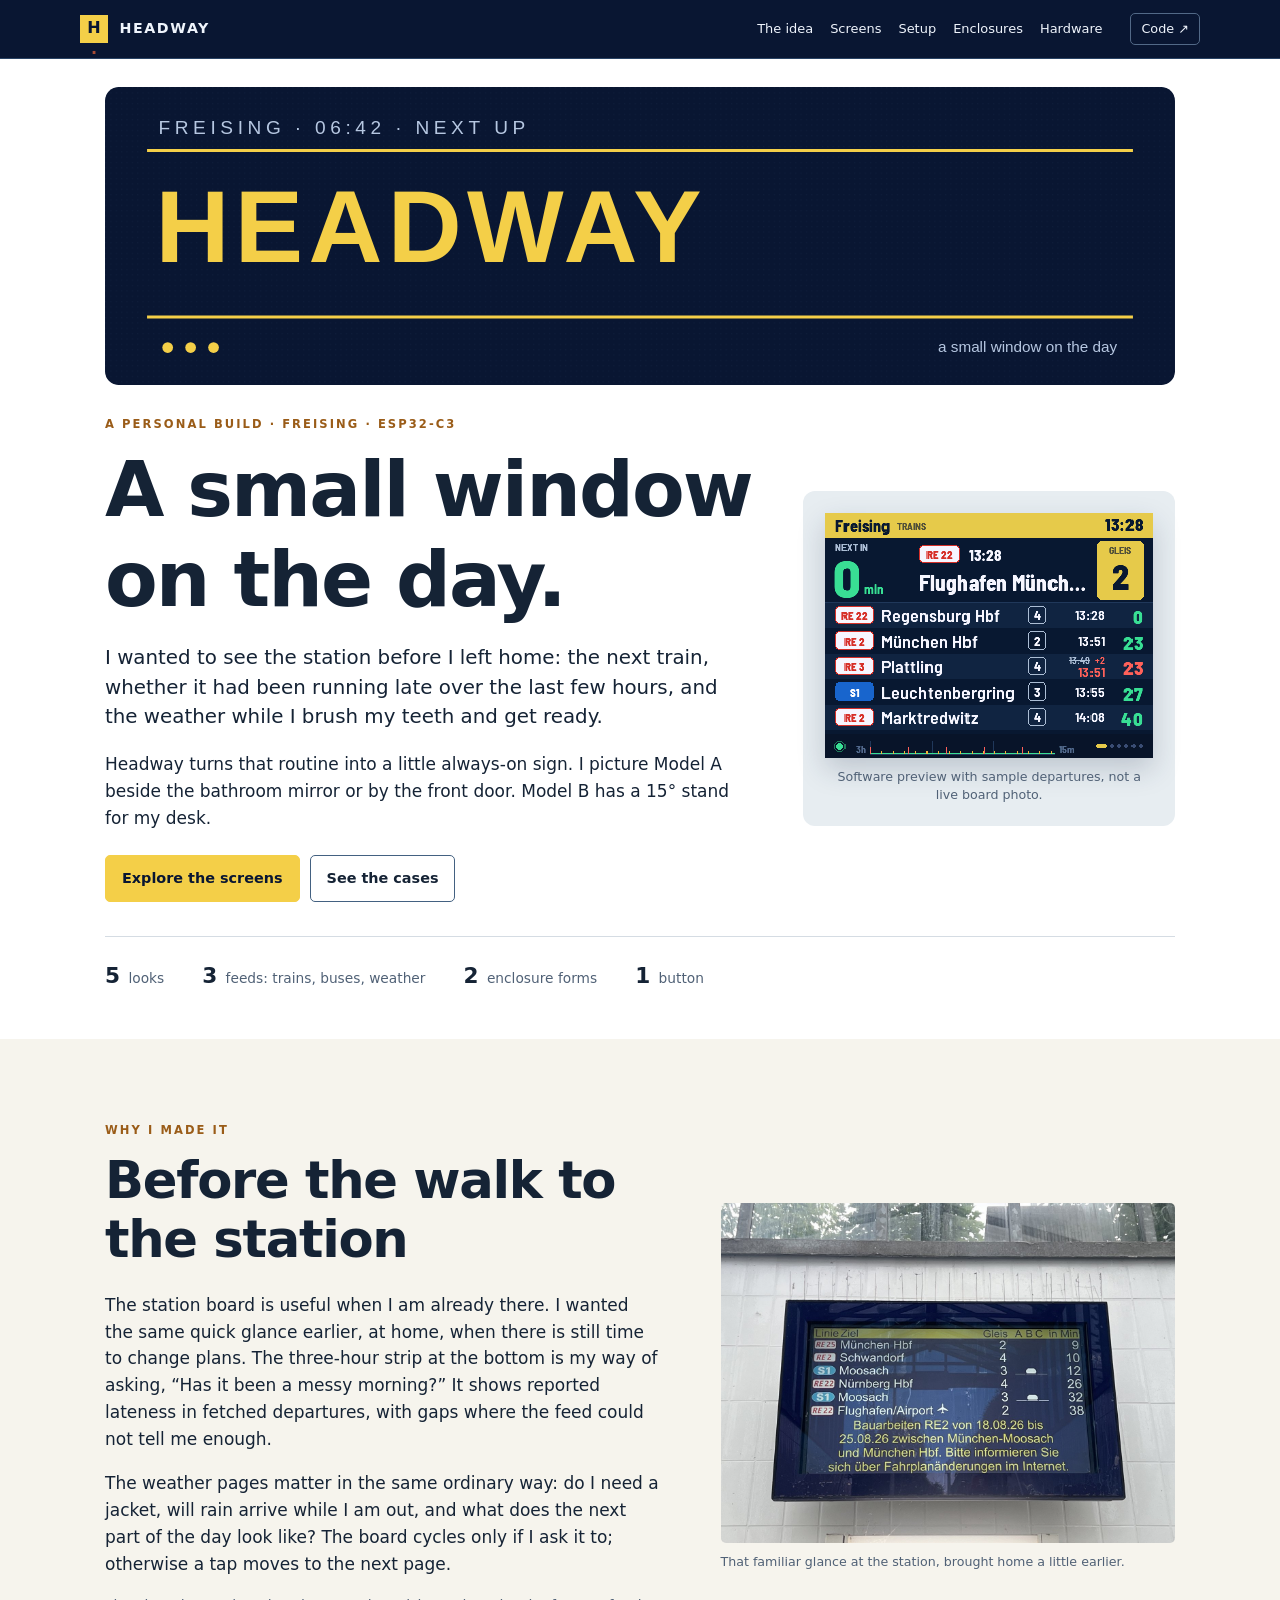
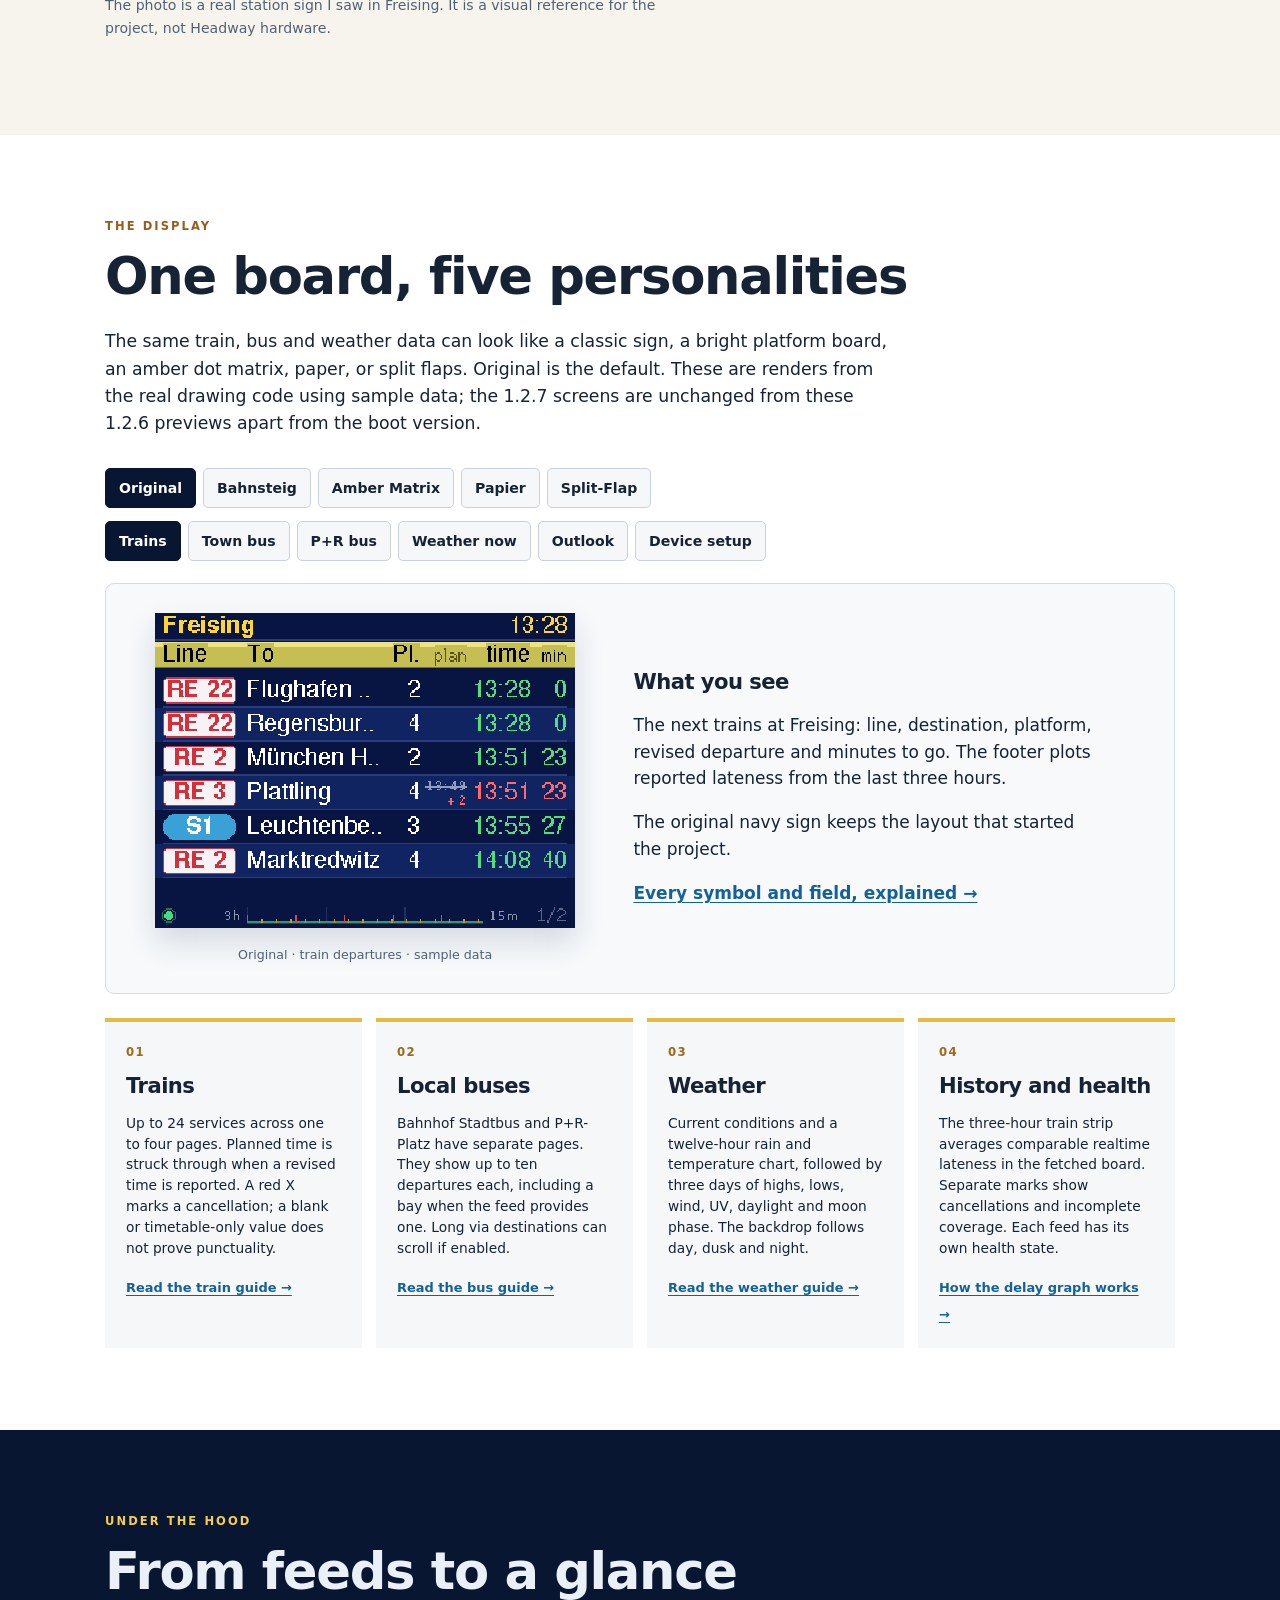
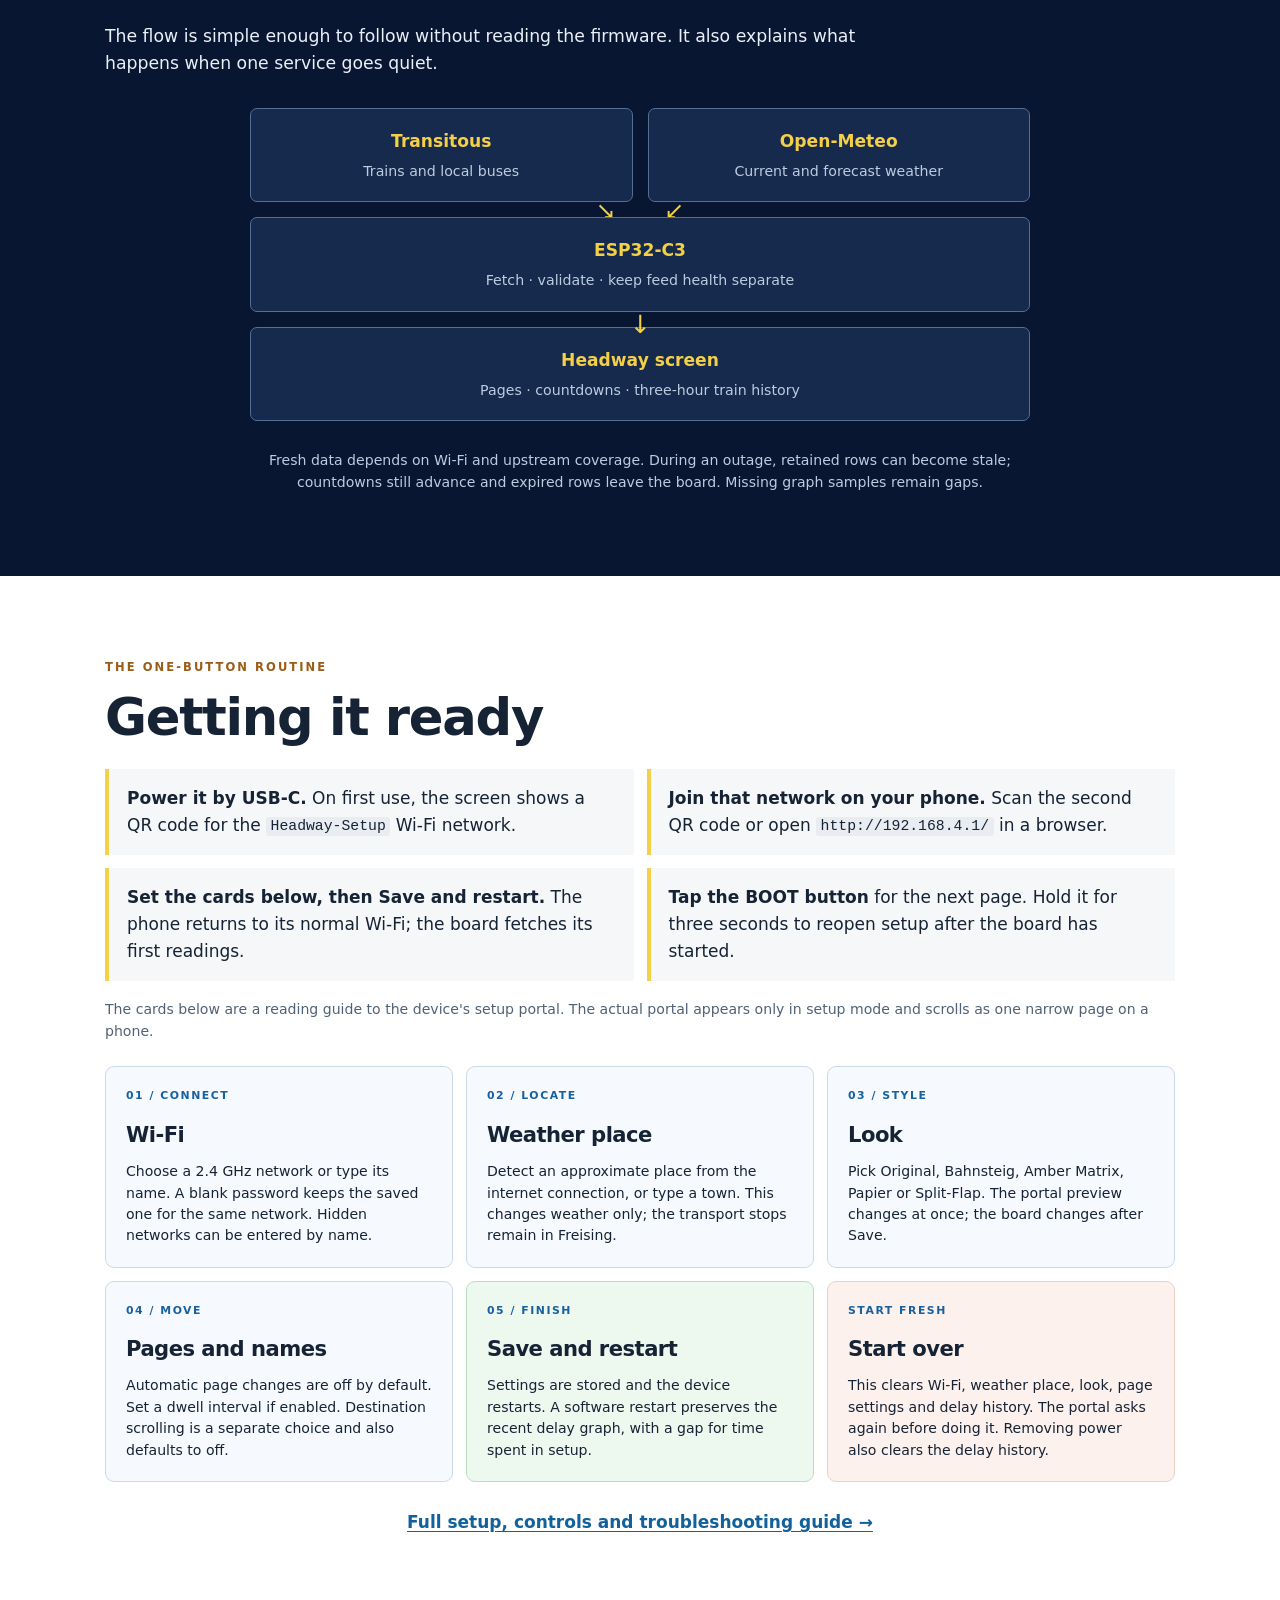
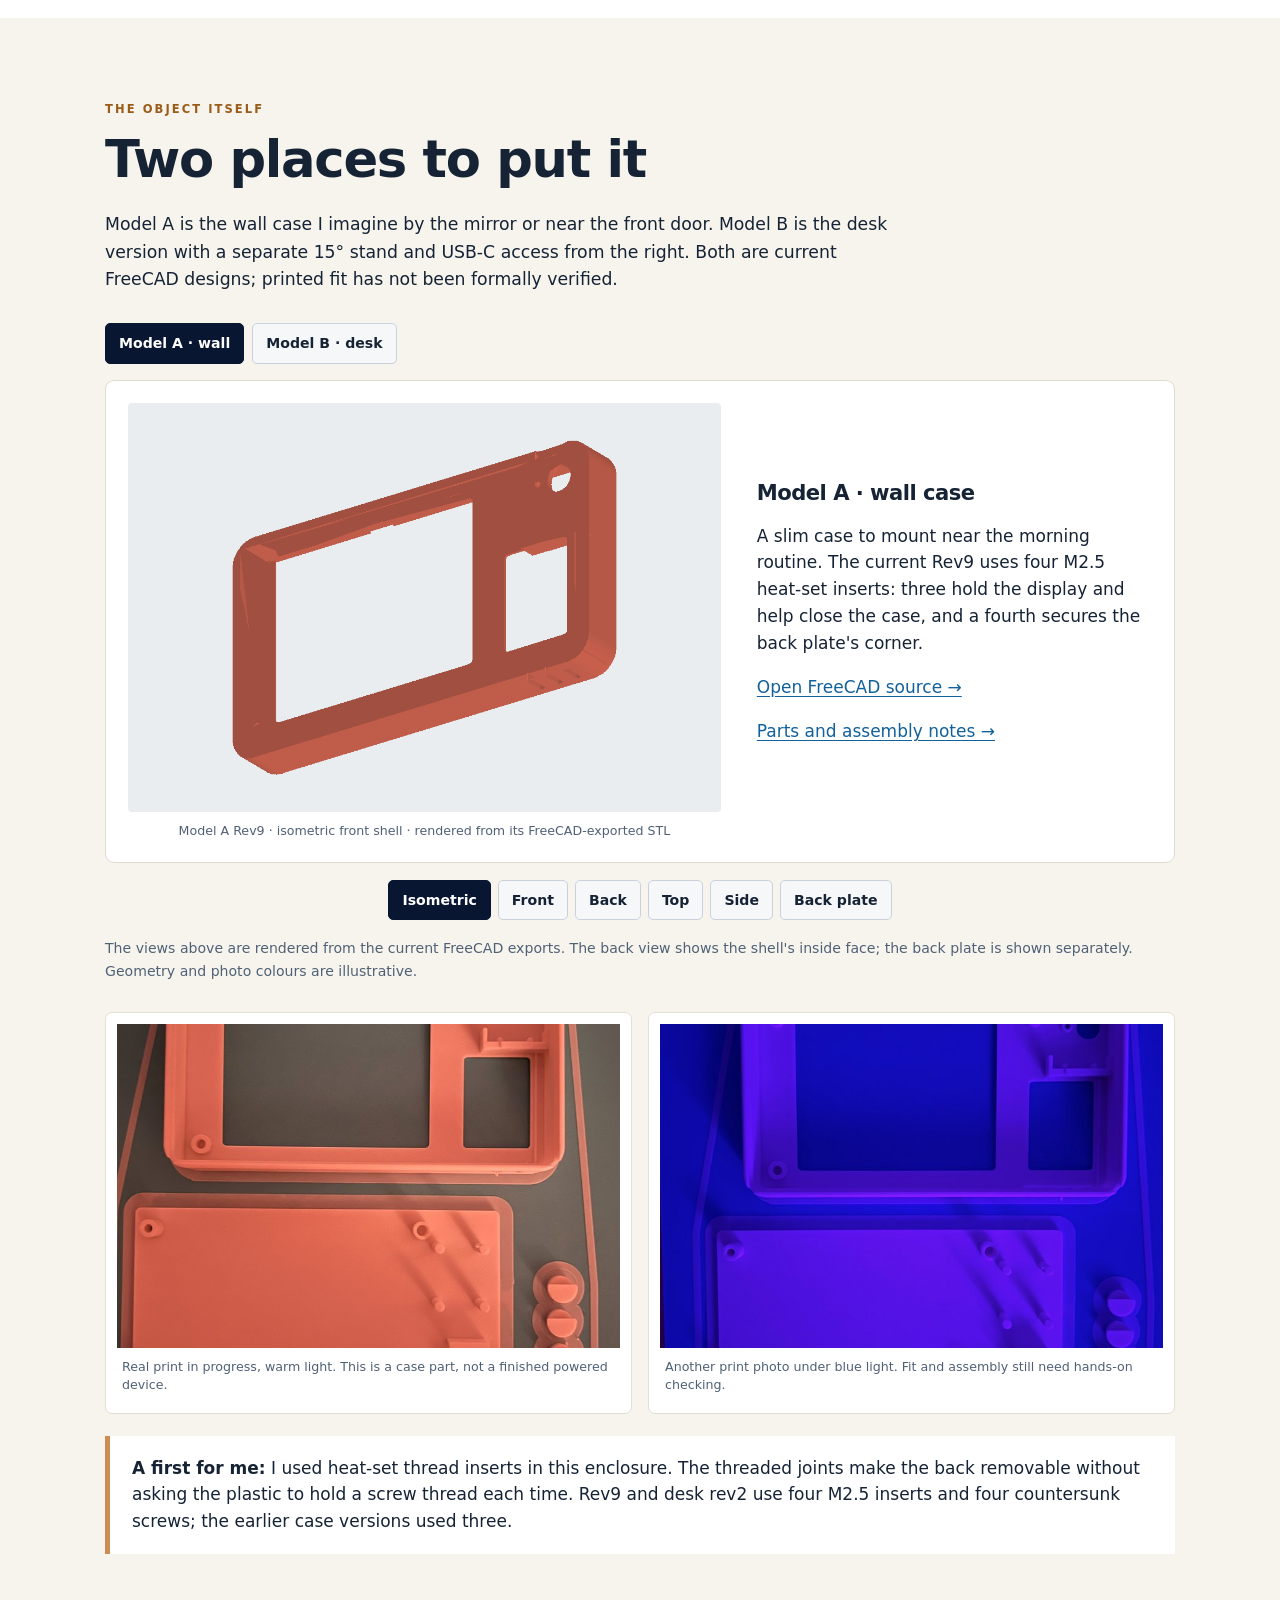
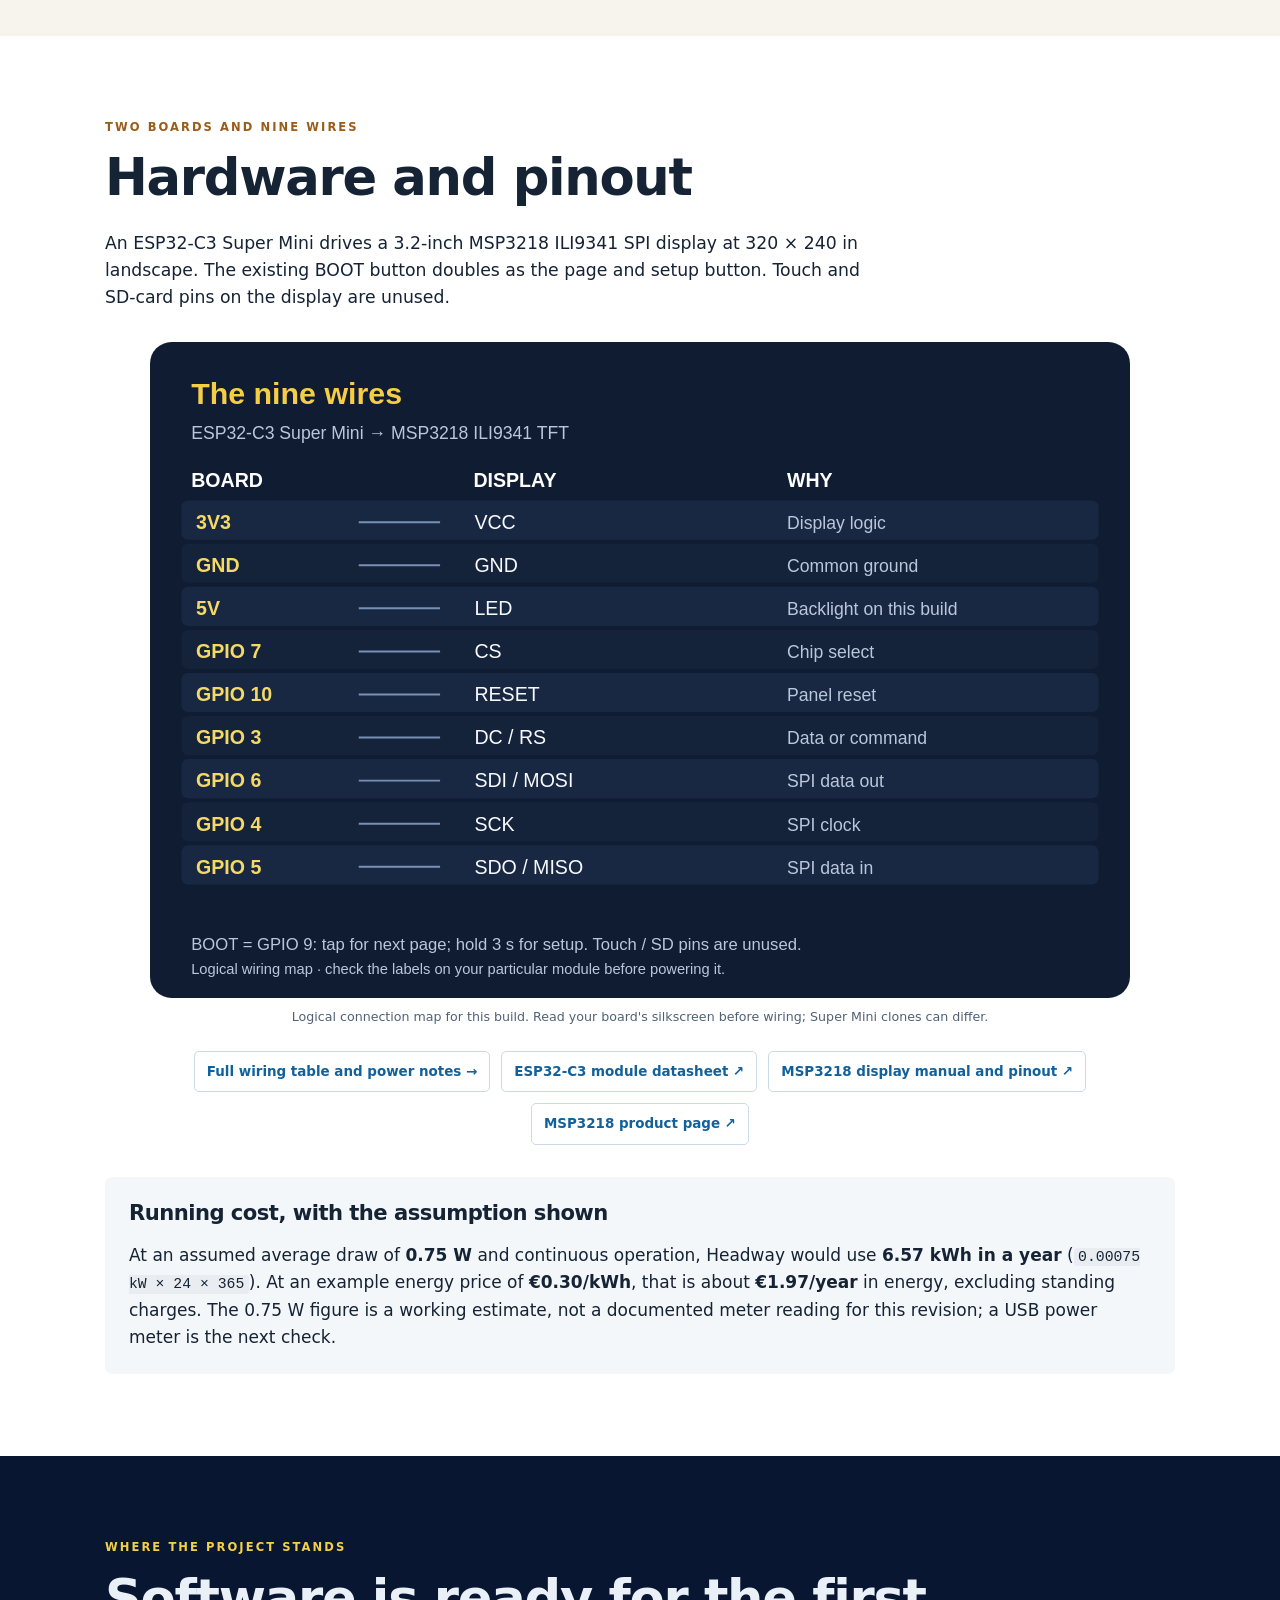
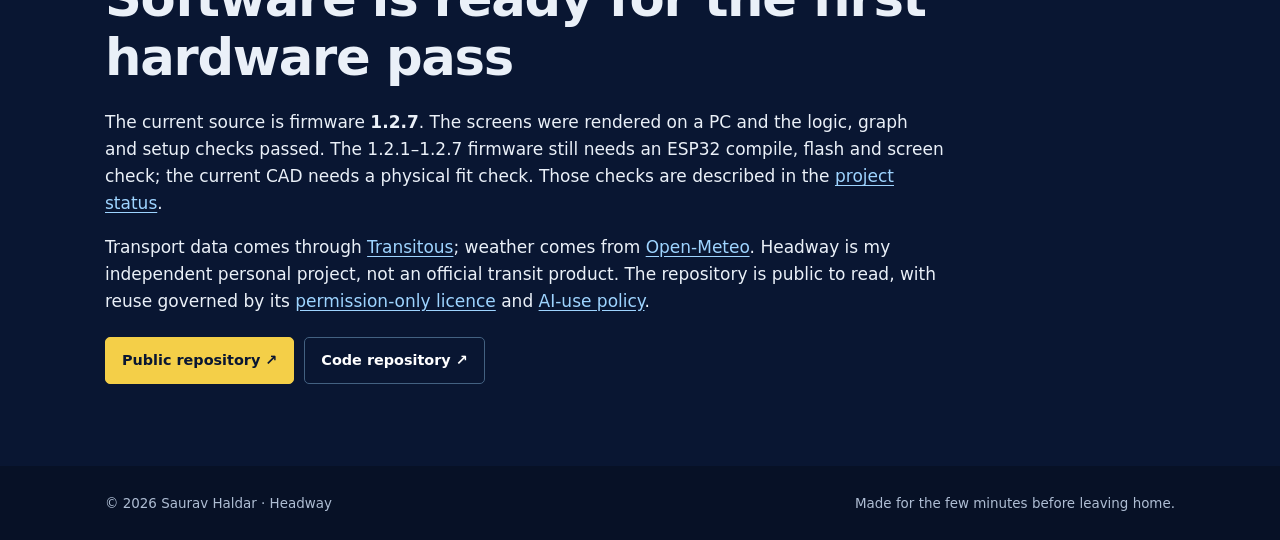
==== docs/index.html @ 37543e3f "Refresh Headway showcase and mobile project page" ====
<!doctype html>
<html lang="en">
<head>
  <meta charset="utf-8">
  <meta name="viewport" content="width=device-width, initial-scale=1">
  <meta name="theme-color" content="#091632">
  <meta name="description" content="Headway is Saurav Haldar's small Freising train, bus and weather board, built with an ESP32-C3 and a 3.2-inch screen.">
  <title>Headway — a small window on the day</title>
  <link rel="stylesheet" href="style.css">
  <script src="site.js" defer></script>
</head>
<body>
  <a class="skip" href="#main">Skip to content</a>
  <header class="site-header">
    <a class="brand" href="#top" aria-label="Headway, back to top"><span class="brand-mark">H<span>·</span></span> HEADWAY</a>
    <nav aria-label="Main navigation">
      <a href="#story">The idea</a><a href="#screens">Screens</a><a href="#setup">Setup</a><a href="#enclosures">Enclosures</a><a href="#hardware">Hardware</a>
    </nav>
    <a class="header-code" href="https://github.com/haldarsaurav/Headway_code">Code ↗</a>
  </header>
  <main id="main">
    <section id="top" class="hero wrap">
      <img class="banner" src="assets/headway-banner.svg" alt="HEADWAY in a navy and yellow departure-board banner" width="1400" height="390">
      <div class="hero-grid">
        <div>
          <p class="eyebrow">A personal build · Freising · ESP32-C3</p>
          <h1>A small window on the day.</h1>
          <p class="lead">I wanted to see the station before I left home: the next train, whether it had been running late over the last few hours, and the weather while I brush my teeth and get ready.</p>
          <p>Headway turns that routine into a little always-on sign. I picture Model A beside the bathroom mirror or by the front door. Model B has a 15° stand for my desk.</p>
          <div class="actions"><a class="button primary" href="#screens">Explore the screens</a><a class="button" href="#enclosures">See the cases</a></div>
        </div>
        <figure class="hero-screen">
          <img src="previews_v1.2.6/A_2_trains.png" alt="Bahnsteig theme showing sample Freising train departures" width="320" height="240">
          <figcaption>Software preview with sample departures, not a live board photo.</figcaption>
        </figure>
      </div>
      <div class="hero-facts" aria-label="At a glance"><span><strong>5</strong> looks</span><span><strong>3</strong> feeds: trains, buses, weather</span><span><strong>2</strong> enclosure forms</span><span><strong>1</strong> button</span></div>
    </section>

    <section id="story" class="section warm">
      <div class="wrap story-grid">
        <div>
          <p class="eyebrow">Why I made it</p><h2>Before the walk to the station</h2>
          <p>The station board is useful when I am already there. I wanted the same quick glance earlier, at home, when there is still time to change plans. The three-hour strip at the bottom is my way of asking, “Has it been a messy morning?” It shows reported lateness in fetched departures, with gaps where the feed could not tell me enough.</p>
          <p>The weather pages matter in the same ordinary way: do I need a jacket, will rain arrive while I am out, and what does the next part of the day look like? The board cycles only if I ask it to; otherwise a tap moves to the next page.</p>
          <p class="small-note">The photo is a real station sign I saw in Freising. It is a visual reference for the project, not Headway hardware.</p>
        </div>
        <figure><img src="assets/station-reference.jpg" alt="A real departure board at Freising station, photographed as a visual reference" loading="lazy"><figcaption>That familiar glance at the station, brought home a little earlier.</figcaption></figure>
      </div>
    </section>

    <section id="screens" class="section wrap">
      <p class="eyebrow">The display</p><h2>One board, five personalities</h2>
      <p class="section-intro">The same train, bus and weather data can look like a classic sign, a bright platform board, an amber dot matrix, paper, or split flaps. Original is the default. These are renders from the real drawing code using sample data; the 1.2.7 screens are unchanged from these 1.2.6 previews apart from the boot version.</p>
      <div class="controls" aria-label="Choose a look"><button class="theme-choice active" data-theme="O" aria-pressed="true">Original</button><button class="theme-choice" data-theme="A" aria-pressed="false">Bahnsteig</button><button class="theme-choice" data-theme="B" aria-pressed="false">Amber Matrix</button><button class="theme-choice" data-theme="C" aria-pressed="false">Papier</button><button class="theme-choice" data-theme="F" aria-pressed="false">Split-Flap</button></div>
      <div class="controls secondary" aria-label="Choose a page"><button class="page-choice active" data-page="2_trains" aria-pressed="true">Trains</button><button class="page-choice" data-page="3_stadtbus" aria-pressed="false">Town bus</button><button class="page-choice" data-page="4_pr" aria-pressed="false">P+R bus</button><button class="page-choice" data-page="5_weather" aria-pressed="false">Weather now</button><button class="page-choice" data-page="6_outlook" aria-pressed="false">Outlook</button><button class="page-choice" data-page="8_setup" aria-pressed="false">Device setup</button></div>
      <div class="preview-card"><figure><a id="preview-link" href="previews_v1.2.6/O_2_trains.png"><img id="preview" src="previews_v1.2.6/O_2_trains.png" alt="Original theme, sample train page" width="320" height="240"></a><figcaption id="preview-caption">Original · train departures · sample data</figcaption></figure><div class="preview-notes"><h3>What you see</h3><p id="page-description">The next trains at Freising: line, destination, platform, revised departure and minutes to go. The footer plots reported lateness from the last three hours.</p><p id="theme-description">The original navy sign keeps the layout that started the project.</p><a href="https://github.com/haldarsaurav/Headway/blob/main/docs/FEATURE_GUIDE.md">Every symbol and field, explained →</a></div></div>
      <div class="screen-guide">
        <article><span class="step">01</span><h3>Trains</h3><p>Up to 24 services across one to four pages. Planned time is struck through when a revised time is reported. A red X marks a cancellation; a blank or timetable-only value does not prove punctuality.</p><a href="https://github.com/haldarsaurav/Headway/blob/main/docs/FEATURE_GUIDE.md#train-pages">Read the train guide →</a></article>
        <article><span class="step">02</span><h3>Local buses</h3><p>Bahnhof Stadtbus and P+R-Platz have separate pages. They show up to ten departures each, including a bay when the feed provides one. Long via destinations can scroll if enabled.</p><a href="https://github.com/haldarsaurav/Headway/blob/main/docs/FEATURE_GUIDE.md#bus-pages">Read the bus guide →</a></article>
        <article><span class="step">03</span><h3>Weather</h3><p>Current conditions and a twelve-hour rain and temperature chart, followed by three days of highs, lows, wind, UV, daylight and moon phase. The backdrop follows day, dusk and night.</p><a href="https://github.com/haldarsaurav/Headway/blob/main/docs/FEATURE_GUIDE.md#weather-now">Read the weather guide →</a></article>
        <article><span class="step">04</span><h3>History and health</h3><p>The three-hour train strip averages comparable realtime lateness in the fetched board. Separate marks show cancellations and incomplete coverage. Each feed has its own health state.</p><a href="https://github.com/haldarsaurav/Headway/blob/main/docs/DELAY_GRAPH.md">How the delay graph works →</a></article>
      </div>
    </section>

    <section id="flow" class="section dark">
      <div class="wrap"><p class="eyebrow">Under the hood</p><h2>From feeds to a glance</h2><p class="section-intro">The flow is simple enough to follow without reading the firmware. It also explains what happens when one service goes quiet.</p>
        <div class="flow" aria-label="Data flow diagram"><div><strong>Transitous</strong><small>Trains and local buses</small></div><div><strong>Open-Meteo</strong><small>Current and forecast weather</small></div><div class="flow-wide"><strong>ESP32-C3</strong><small>Fetch · validate · keep feed health separate</small></div><div class="flow-wide"><strong>Headway screen</strong><small>Pages · countdowns · three-hour train history</small></div></div>
        <p class="flow-note">Fresh data depends on Wi-Fi and upstream coverage. During an outage, retained rows can become stale; countdowns still advance and expired rows leave the board. Missing graph samples remain gaps.</p>
      </div>
    </section>

    <section id="setup" class="section wrap">
      <p class="eyebrow">The one-button routine</p><h2>Getting it ready</h2>
      <ol class="setup-steps"><li><strong>Power it by USB-C.</strong> On first use, the screen shows a QR code for the <code>Headway-Setup</code> Wi-Fi network.</li><li><strong>Join that network on your phone.</strong> Scan the second QR code or open <code>http://192.168.4.1/</code> in a browser.</li><li><strong>Set the cards below, then Save and restart.</strong> The phone returns to its normal Wi-Fi; the board fetches its first readings.</li><li><strong>Tap the BOOT button</strong> for the next page. Hold it for three seconds to reopen setup after the board has started.</li></ol>
      <p class="small-note">The cards below are a reading guide to the device's setup portal. The actual portal appears only in setup mode and scrolls as one narrow page on a phone.</p>
      <div class="portal-grid">
        <article class="portal-card"><span>01 / connect</span><h3>Wi-Fi</h3><p>Choose a 2.4 GHz network or type its name. A blank password keeps the saved one for the same network. Hidden networks can be entered by name.</p></article>
        <article class="portal-card"><span>02 / locate</span><h3>Weather place</h3><p>Detect an approximate place from the internet connection, or type a town. This changes weather only; the transport stops remain in Freising.</p></article>
        <article class="portal-card"><span>03 / style</span><h3>Look</h3><p>Pick Original, Bahnsteig, Amber Matrix, Papier or Split-Flap. The portal preview changes at once; the board changes after Save.</p></article>
        <article class="portal-card"><span>04 / move</span><h3>Pages and names</h3><p>Automatic page changes are off by default. Set a dwell interval if enabled. Destination scrolling is a separate choice and also defaults to off.</p></article>
        <article class="portal-card save"><span>05 / finish</span><h3>Save and restart</h3><p>Settings are stored and the device restarts. A software restart preserves the recent delay graph, with a gap for time spent in setup.</p></article>
        <article class="portal-card reset"><span>start fresh</span><h3>Start over</h3><p>This clears Wi-Fi, weather place, look, page settings and delay history. The portal asks again before doing it. Removing power also clears the delay history.</p></article>
      </div>
      <p class="more-link"><a href="https://github.com/haldarsaurav/Headway/blob/main/docs/FEATURE_GUIDE.md#boot-controls-and-setup">Full setup, controls and troubleshooting guide →</a></p>
    </section>

    <section id="enclosures" class="section warm">
      <div class="wrap"><p class="eyebrow">The object itself</p><h2>Two places to put it</h2><p class="section-intro">Model A is the wall case I imagine by the mirror or near the front door. Model B is the desk version with a separate 15° stand and USB-C access from the right. Both are current FreeCAD designs; printed fit has not been formally verified.</p>
        <div class="model-tabs"><button class="model-choice active" data-model="A" aria-pressed="true">Model A · wall</button><button class="model-choice" data-model="B" aria-pressed="false">Model B · desk</button></div>
        <div class="model-main"><figure><img id="model-image" src="../enclosure/model_A/rev9/images/isometric.png" alt="Isometric CAD view of Model A wall enclosure front shell" loading="lazy"><figcaption id="model-caption">Model A Rev9 · isometric front shell · rendered from its FreeCAD-exported STL</figcaption></figure><div><h3 id="model-heading">Model A · wall case</h3><p id="model-description">A slim case to mount near the morning routine. The current Rev9 uses four M2.5 heat-set inserts: three hold the display and help close the case, and a fourth secures the back plate's corner.</p><p><a id="model-cad" href="../enclosure/model_A/rev9/Headway_enclosure_rev9.FCStd">Open FreeCAD source →</a></p><p><a id="model-build" href="../enclosure/model_A/rev9/README_REV9.md">Parts and assembly notes →</a></p></div></div>
        <div class="view-choices" aria-label="Choose a CAD view"><button class="view-choice active" data-view="isometric" aria-pressed="true">Isometric</button><button class="view-choice" data-view="front" aria-pressed="false">Front</button><button class="view-choice" data-view="back" aria-pressed="false">Back</button><button class="view-choice" data-view="top" aria-pressed="false">Top</button><button class="view-choice" data-view="side" aria-pressed="false">Side</button><button class="view-choice" data-view="back_plate" aria-pressed="false">Back plate</button><button class="view-choice" data-view="stand" aria-pressed="false" hidden>Stand</button></div>
        <p class="small-note">The views above are rendered from the current FreeCAD exports. The back view shows the shell's inside face; the back plate is shown separately. Geometry and photo colours are illustrative.</p>
        <div class="print-grid"><figure><img src="assets/print-warm.jpg" alt="A physical 3D print of Headway case parts on a printer bed under warm light" loading="lazy"><figcaption>Real print in progress, warm light. This is a case part, not a finished powered device.</figcaption></figure><figure><img src="assets/print-cool.jpg" alt="A physical 3D print of Headway case parts on a printer bed under blue light" loading="lazy"><figcaption>Another print photo under blue light. Fit and assembly still need hands-on checking.</figcaption></figure></div>
        <div class="insert-note"><strong>A first for me:</strong> I used heat-set thread inserts in this enclosure. The threaded joints make the back removable without asking the plastic to hold a screw thread each time. Rev9 and desk rev2 use four M2.5 inserts and four countersunk screws; the earlier case versions used three.</div>
      </div>
    </section>

    <section id="hardware" class="section wrap">
      <p class="eyebrow">Two boards and nine wires</p><h2>Hardware and pinout</h2><p class="section-intro">An ESP32-C3 Super Mini drives a 3.2-inch MSP3218 ILI9341 SPI display at 320 × 240 in landscape. The existing BOOT button doubles as the page and setup button. Touch and SD-card pins on the display are unused.</p>
      <figure class="wiring"><img src="assets/wiring.svg" alt="Logical wiring diagram: display VCC to 3V3, GND to GND, LED to 5V, CS to GPIO7, RESET to GPIO10, DC to GPIO3, MOSI to GPIO6, SCK to GPIO4 and MISO to GPIO5" loading="lazy"><figcaption>Logical connection map for this build. Read your board's silkscreen before wiring; Super Mini clones can differ.</figcaption></figure>
      <div class="hardware-links"><a href="https://github.com/haldarsaurav/Headway/blob/main/docs/SCHEMATIC.md">Full wiring table and power notes →</a><a href="https://documentation.espressif.com/esp32-c3-mini-1_datasheet_en.html">ESP32-C3 module datasheet ↗</a><a href="https://www.lcdwiki.com/res/MSP3218/3.2inch_SPI_Module_MSP3218_User_Manual_EN.pdf">MSP3218 display manual and pinout ↗</a><a href="https://www.lcdwiki.com/3.2inch_SPI_Module_ILI9341_SKU:MSP3218">MSP3218 product page ↗</a></div>
      <div class="energy"><h3>Running cost, with the assumption shown</h3><p>At an assumed average draw of <strong>0.75 W</strong> and continuous operation, Headway would use <strong>6.57 kWh in a year</strong> (<code>0.00075 kW × 24 × 365</code>). At an example energy price of <strong>€0.30/kWh</strong>, that is about <strong>€1.97/year</strong> in energy, excluding standing charges. The 0.75 W figure is a working estimate, not a documented meter reading for this revision; a USB power meter is the next check.</p></div>
    </section>

    <section class="section dark last"><div class="wrap"><p class="eyebrow">Where the project stands</p><h2>Software is ready for the first hardware pass</h2><p>The current source is firmware <strong>1.2.7</strong>. The screens were rendered on a PC and the logic, graph and setup checks passed. The 1.2.1–1.2.7 firmware still needs an ESP32 compile, flash and screen check; the current CAD needs a physical fit check. Those checks are described in the <a href="https://github.com/haldarsaurav/Headway/blob/main/docs/PROJECT_STATUS.md">project status</a>.</p><p>Transport data comes through <a href="https://transitous.org/">Transitous</a>; weather comes from <a href="https://open-meteo.com/">Open-Meteo</a>. Headway is my independent personal project, not an official transit product. The repository is public to read, with reuse governed by its <a href="https://github.com/haldarsaurav/Headway/blob/main/LICENSE">permission-only licence</a> and <a href="https://github.com/haldarsaurav/Headway/blob/main/AI_POLICY.md">AI-use policy</a>.</p><div class="actions"><a class="button primary" href="https://github.com/haldarsaurav/Headway">Public repository ↗</a><a class="button" href="https://github.com/haldarsaurav/Headway_code">Code repository ↗</a></div></div></section>
  </main>
  <footer><div class="wrap">© 2026 Saurav Haldar · Headway <span>Made for the few minutes before leaving home.</span></div></footer>
</body>
</html>
---- docs/style.css ----
:root{--navy:#091632;--navy2:#132746;--ink:#152335;--muted:#506176;--yellow:#f4cf48;--paper:#f6f4ed;--line:#d5dce3;--blue:#1761a0;--max:1120px}*{box-sizing:border-box}html{scroll-behavior:smooth}body{margin:0;color:var(--ink);background:#fff;font:17px/1.58 system-ui,-apple-system,Segoe UI,Arial,sans-serif}img{max-width:100%;height:auto}a{color:#12619b;text-underline-offset:3px}a:hover{text-decoration-thickness:2px}button{font:inherit}figure{margin:0}figcaption{font-size:.79rem;color:var(--muted);line-height:1.45;margin-top:.6rem}.wrap{max-width:var(--max);padding:0 25px;margin:0 auto}.skip{position:absolute;left:-9999px;top:8px;background:var(--yellow);padding:10px;z-index:10}.skip:focus{left:10px}.site-header{background:var(--navy);color:#fff;display:flex;align-items:center;gap:28px;padding:13px max(25px,calc((100vw - var(--max))/2));position:sticky;top:0;z-index:5;border-bottom:1px solid #294365}.site-header a{color:#eff4fc;text-decoration:none}.brand{font-weight:850;letter-spacing:.11em;white-space:nowrap;font-size:.89rem}.brand-mark{display:inline-grid;place-items:center;background:var(--yellow);color:var(--navy);width:28px;height:28px;margin-right:5px;font-size:1rem;letter-spacing:0}.brand-mark span{color:#a84c35}.site-header nav{display:flex;gap:17px;margin-left:auto}.site-header nav a{font-size:.81rem;white-space:nowrap}.site-header nav a:hover,.header-code:hover{color:var(--yellow)}.header-code{border:1px solid #526987;border-radius:5px;padding:5px 10px;white-space:nowrap;font-size:.8rem}.hero{padding-top:28px;padding-bottom:46px}.banner{width:100%;display:block;border-radius:12px}.hero-grid{display:grid;grid-template-columns:minmax(0,1.4fr) minmax(270px,.8fr);gap:48px;align-items:center;padding-top:30px}.eyebrow{text-transform:uppercase;font-size:.72rem;font-weight:800;letter-spacing:.18em;color:#9a5c18;margin:0 0 12px}h1,h2,h3{line-height:1.16;letter-spacing:-.025em}h1{font-size:clamp(2.8rem,6vw,5.1rem);margin:0 0 18px;max-width:660px}h2{font-size:clamp(2.1rem,4vw,3.4rem);margin:0 0 22px}h3{font-size:1.32rem;margin:0 0 12px}.lead{font-size:1.24rem;line-height:1.48}.hero-grid p{max-width:670px}.actions{display:flex;flex-wrap:wrap;gap:10px;margin-top:23px}.button{display:inline-block;border:1px solid #436181;background:transparent;color:inherit;text-decoration:none;padding:11px 16px;border-radius:5px;font-weight:750;font-size:.9rem}.button:hover{transform:translateY(-1px)}.button.primary{background:var(--yellow);color:var(--navy);border-color:var(--yellow)}.hero-screen{background:#e7edf1;text-align:center;padding:22px;border-radius:12px}.hero-screen img{display:block;width:min(100%,400px);image-rendering:pixelated;margin:auto;box-shadow:0 11px 26px #20324d35}.hero-screen figcaption{text-align:center}.hero-facts{display:flex;flex-wrap:wrap;gap:12px 38px;border-top:1px solid var(--line);padding-top:22px;margin-top:34px;font-size:.86rem;color:var(--muted)}.hero-facts strong{font-size:1.35rem;color:var(--ink);margin-right:4px}.section{padding-top:82px;padding-bottom:82px;scroll-margin-top:75px}.section.warm{background:var(--paper)}.section.dark{background:var(--navy);color:#eaf0f8}.dark .eyebrow{color:var(--yellow)}.dark a{color:#9ed4ff}.section-intro{max-width:790px;font-size:1.08rem;margin:0 0 30px}.story-grid{display:grid;grid-template-columns:1.1fr .9fr;gap:60px;align-items:center}.story-grid figure img{width:100%;border-radius:5px;display:block}.small-note{font-size:.88rem;color:var(--muted)}.controls{display:flex;flex-wrap:wrap;gap:7px;margin:0 0 13px}.controls button,.model-tabs button,.view-choices button{border:1px solid #c9d2dc;background:#f5f7f9;color:var(--ink);padding:8px 13px;border-radius:5px;cursor:pointer;font-weight:700;font-size:.88rem}.controls button:hover,.model-tabs button:hover,.view-choices button:hover{border-color:#55779d}.controls button.active,.model-tabs button.active,.view-choices button.active{background:var(--navy);color:#fff;border-color:var(--navy)}.controls.secondary{margin-bottom:22px}.secondary button{font-weight:600}.preview-card{display:grid;grid-template-columns:minmax(280px,.9fr) minmax(270px,1fr);gap:38px;align-items:center;border:1px solid var(--line);border-radius:9px;padding:29px;background:#f7f9fb}.preview-card figure{text-align:center}.preview-card figure img{width:min(100%,420px);image-rendering:pixelated;box-shadow:0 14px 28px #23395b28}.preview-card figcaption{text-align:center}.preview-notes{max-width:470px}.preview-notes a,.screen-guide a,.more-link a,.hardware-links a{font-weight:750}.screen-guide{display:grid;grid-template-columns:repeat(4,1fr);gap:14px;margin-top:24px}.screen-guide article{border-top:4px solid #e3bd42;background:#f5f7f9;padding:21px}.screen-guide p{font-size:.86rem;line-height:1.52}.screen-guide a{font-size:.81rem}.step{font-size:.73rem;font-weight:800;letter-spacing:.12em;color:#a16817;display:block;margin-bottom:13px}.flow{display:grid;grid-template-columns:repeat(2,minmax(0,1fr));gap:15px;max-width:780px;margin:auto}.flow>div{border:1px solid #527095;border-radius:7px;padding:19px 22px;background:#152a4c;text-align:center;position:relative}.flow strong{display:block;font-size:1.07rem;color:var(--yellow)}.flow small{display:block;color:#bdcce0;margin-top:5px}.flow-wide{grid-column:1/-1}.flow-wide:not(:last-child):after{content:'↓';position:absolute;bottom:-34px;left:calc(50% - 10px);font-size:25px;color:var(--yellow);z-index:1}.flow>div:nth-child(1):after,.flow>div:nth-child(2):after{content:'↘';position:absolute;bottom:-30px;right:16px;color:var(--yellow);font-size:24px}.flow>div:nth-child(2):after{content:'↙';left:16px;right:auto}.flow-note{max-width:750px;margin:28px auto 0;text-align:center;color:#bdcce0;font-size:.88rem}.setup-steps{counter-reset:setup;list-style:none;padding:0;display:grid;grid-template-columns:repeat(2,1fr);gap:13px}.setup-steps li{background:#f5f7f9;border-left:4px solid var(--yellow);padding:16px 18px}.portal-grid{display:grid;grid-template-columns:repeat(3,minmax(0,1fr));gap:13px;margin-top:24px}.portal-card{border:1px solid #cadae9;border-radius:9px;background:#f6f9fd;padding:20px}.portal-card span{display:block;color:#1761a0;font-size:.68rem;text-transform:uppercase;letter-spacing:.14em;font-weight:850;margin-bottom:18px}.portal-card p{font-size:.88rem;line-height:1.52;margin-bottom:0}.portal-card.save{background:#edf8ef;border-color:#badfbe}.portal-card.reset{background:#fcf1ed;border-color:#efd0c7}.more-link{text-align:center;margin:27px 0 0}.model-tabs{display:flex;gap:8px;margin-bottom:16px}.model-main{display:grid;grid-template-columns:1.2fr .8fr;gap:36px;align-items:center;background:#fff;border:1px solid #dedbd2;border-radius:9px;padding:22px}.model-main figure{text-align:center}.model-main img{display:block;width:100%;border-radius:4px}.model-main figcaption{text-align:center}.view-choices{display:flex;flex-wrap:wrap;gap:7px;justify-content:center;margin:17px 0}.view-choices button[hidden]{display:none}.print-grid{display:grid;grid-template-columns:1fr 1fr;gap:16px;margin-top:30px}.print-grid figure{background:#fff;padding:11px;border:1px solid #e2dfd5;border-radius:7px}.print-grid img{display:block;width:100%;aspect-ratio:1.55;object-fit:cover}.print-grid figcaption{padding:0 5px 7px}.insert-note{padding:19px 22px;border-left:5px solid #ce8b52;background:#fff;margin-top:22px}.wiring{max-width:980px;margin:25px auto;text-align:center}.wiring img{display:block;width:100%;border-radius:9px}.hardware-links{display:flex;gap:11px;flex-wrap:wrap;justify-content:center}.hardware-links a{border:1px solid #cadae9;padding:9px 12px;border-radius:5px;text-decoration:none;font-size:.84rem}.energy{background:#f4f7f9;padding:24px;margin-top:32px;border-radius:7px}.energy p{margin-bottom:0}.last p{max-width:840px}.last .button{color:#fff}.last .button.primary{color:var(--navy)}footer{background:#071126;color:#aebdd3;padding:27px 0;font-size:.84rem}footer .wrap{display:flex;justify-content:space-between;gap:15px}code{font-size:.87em;background:#e9edf1;padding:.1em .3em;border-radius:3px}.dark code{background:#20365a}@media(max-width:900px){.site-header{flex-wrap:wrap;gap:10px}.site-header nav{order:3;width:100%;justify-content:space-between;gap:8px;overflow:auto}.header-code{margin-left:auto}.hero-grid,.story-grid,.preview-card,.model-main{gap:24px}.screen-guide{grid-template-columns:repeat(2,1fr)}.portal-grid{grid-template-columns:repeat(2,1fr)}}@media(max-width:650px){body{font-size:16px}.wrap{padding:0 18px}.site-header{padding:10px 18px;position:static}.site-header nav a{font-size:.76rem}.hero{padding-top:13px}.banner{border-radius:6px}.hero-grid,.story-grid,.preview-card,.model-main{grid-template-columns:1fr}.hero-grid{padding-top:20px}.hero-screen{max-width:440px;margin:auto;width:100%}.hero-facts{gap:9px 20px}.section{padding-top:58px;padding-bottom:58px;scroll-margin-top:15px}.section-intro{font-size:1rem}.setup-steps,.portal-grid,.print-grid{grid-template-columns:1fr}.screen-guide{grid-template-columns:1fr 1fr}.screen-guide article{padding:15px}.screen-guide p{font-size:.81rem}.model-main{padding:12px}.flow{gap:11px}.flow>div{padding:15px 8px}.hardware-links{justify-content:stretch}.hardware-links a{width:100%}footer .wrap{display:block}footer span{display:block;margin-top:6px}}@media(max-width:420px){.screen-guide{grid-template-columns:1fr}.brand{font-size:.78rem}.header-code{font-size:.72rem}.site-header nav{gap:16px}.hero-facts span{min-width:43%}}
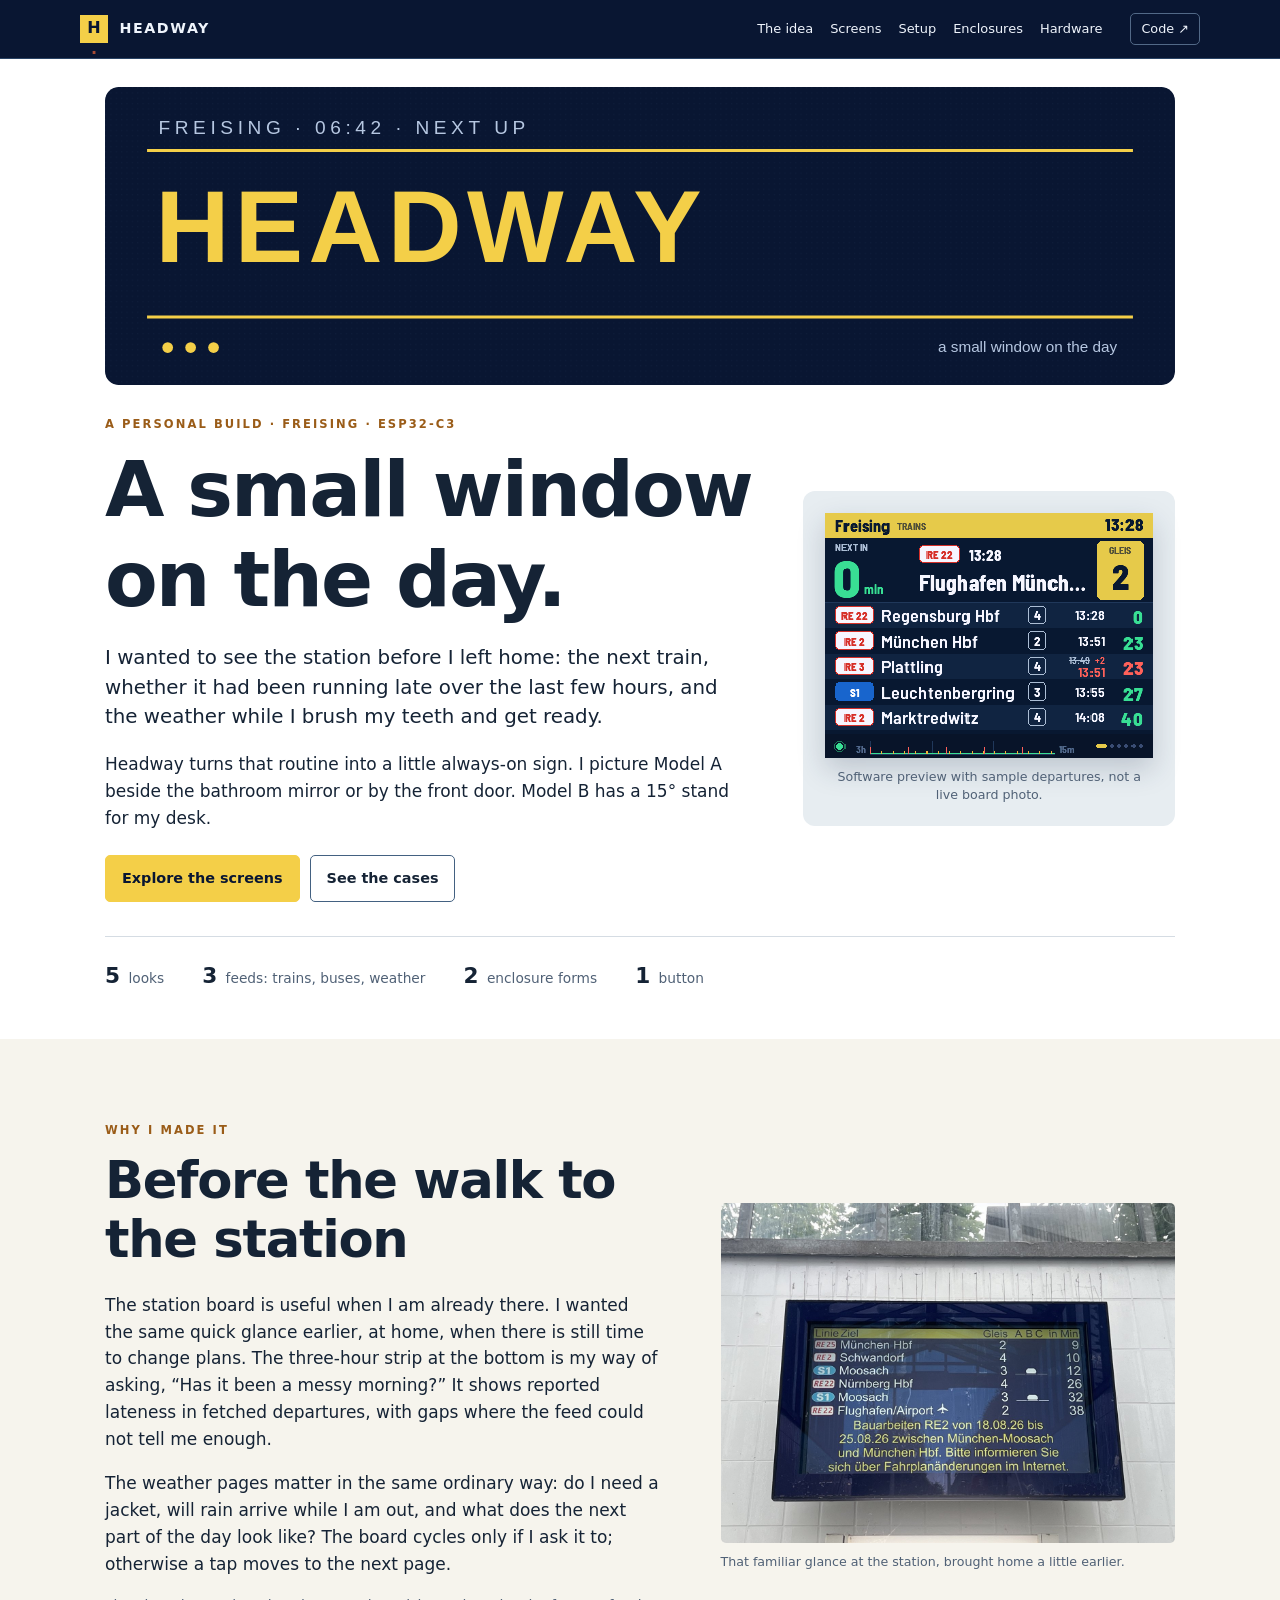
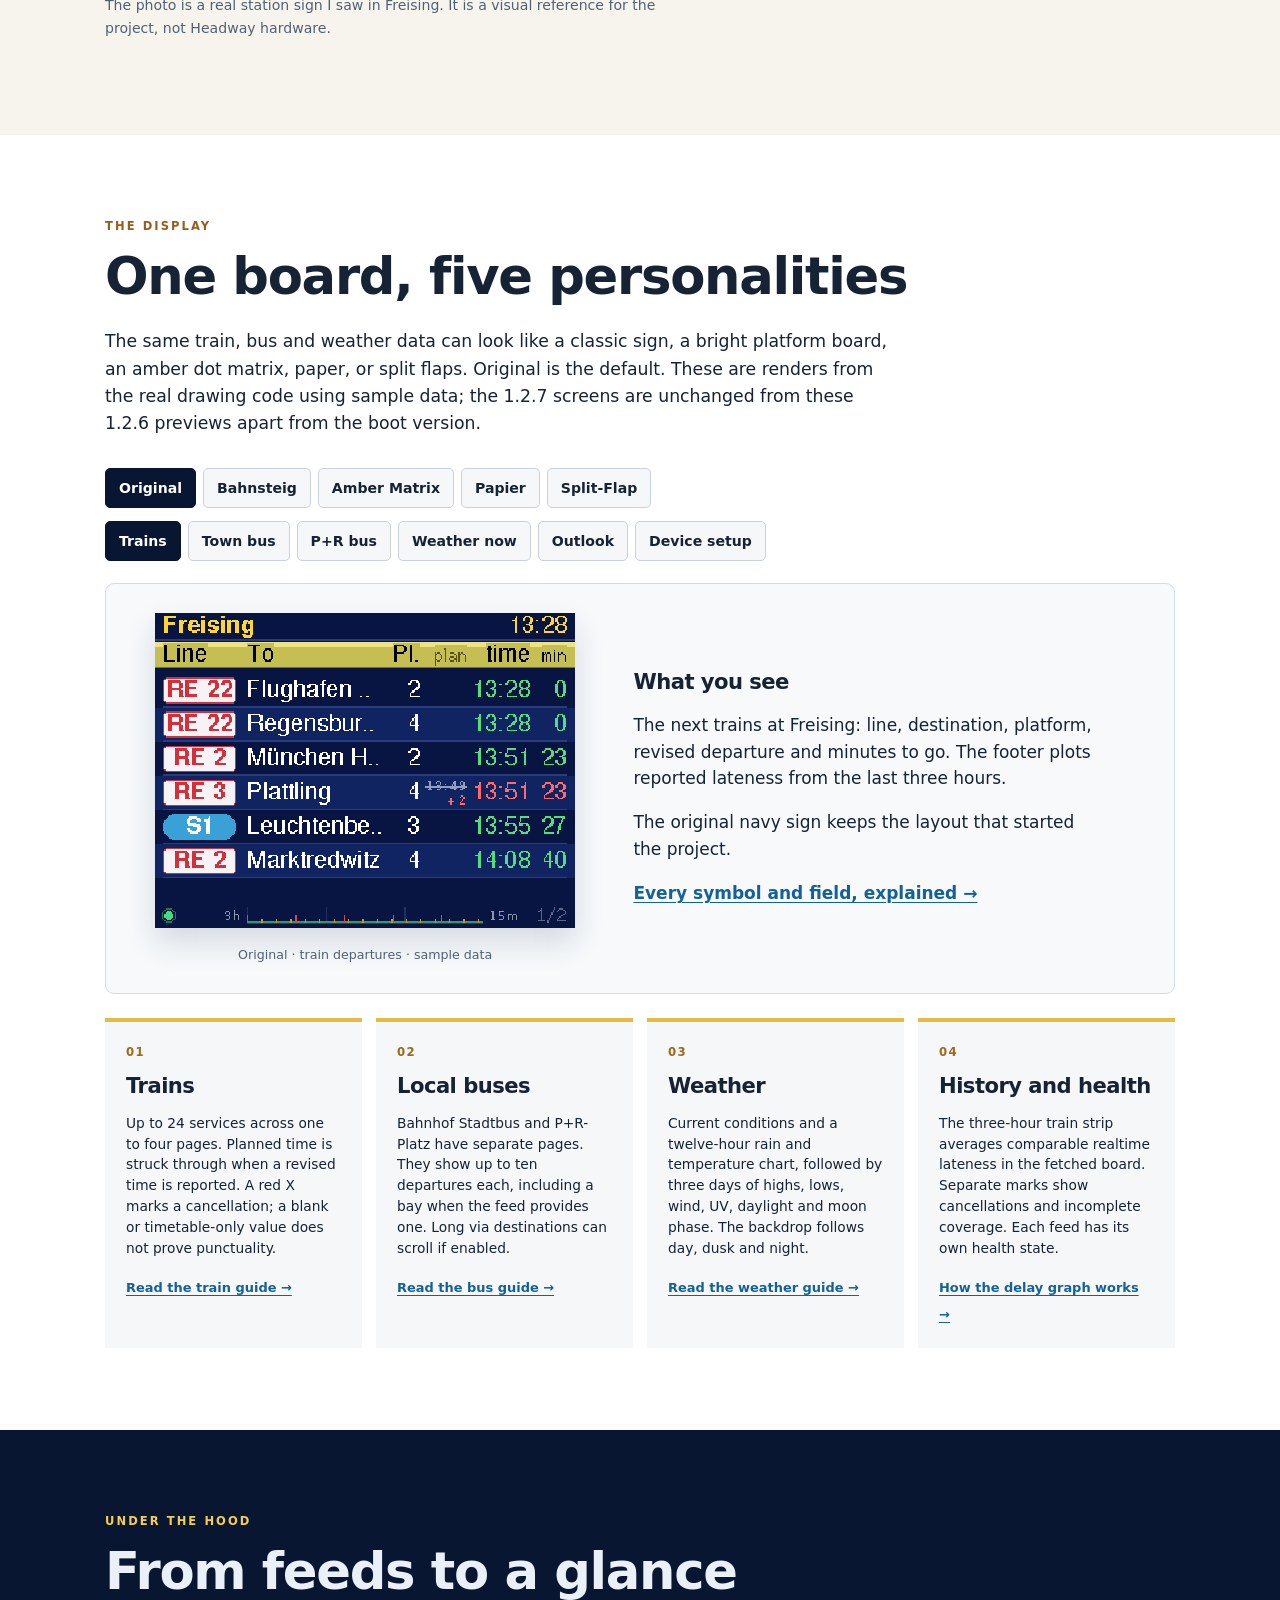
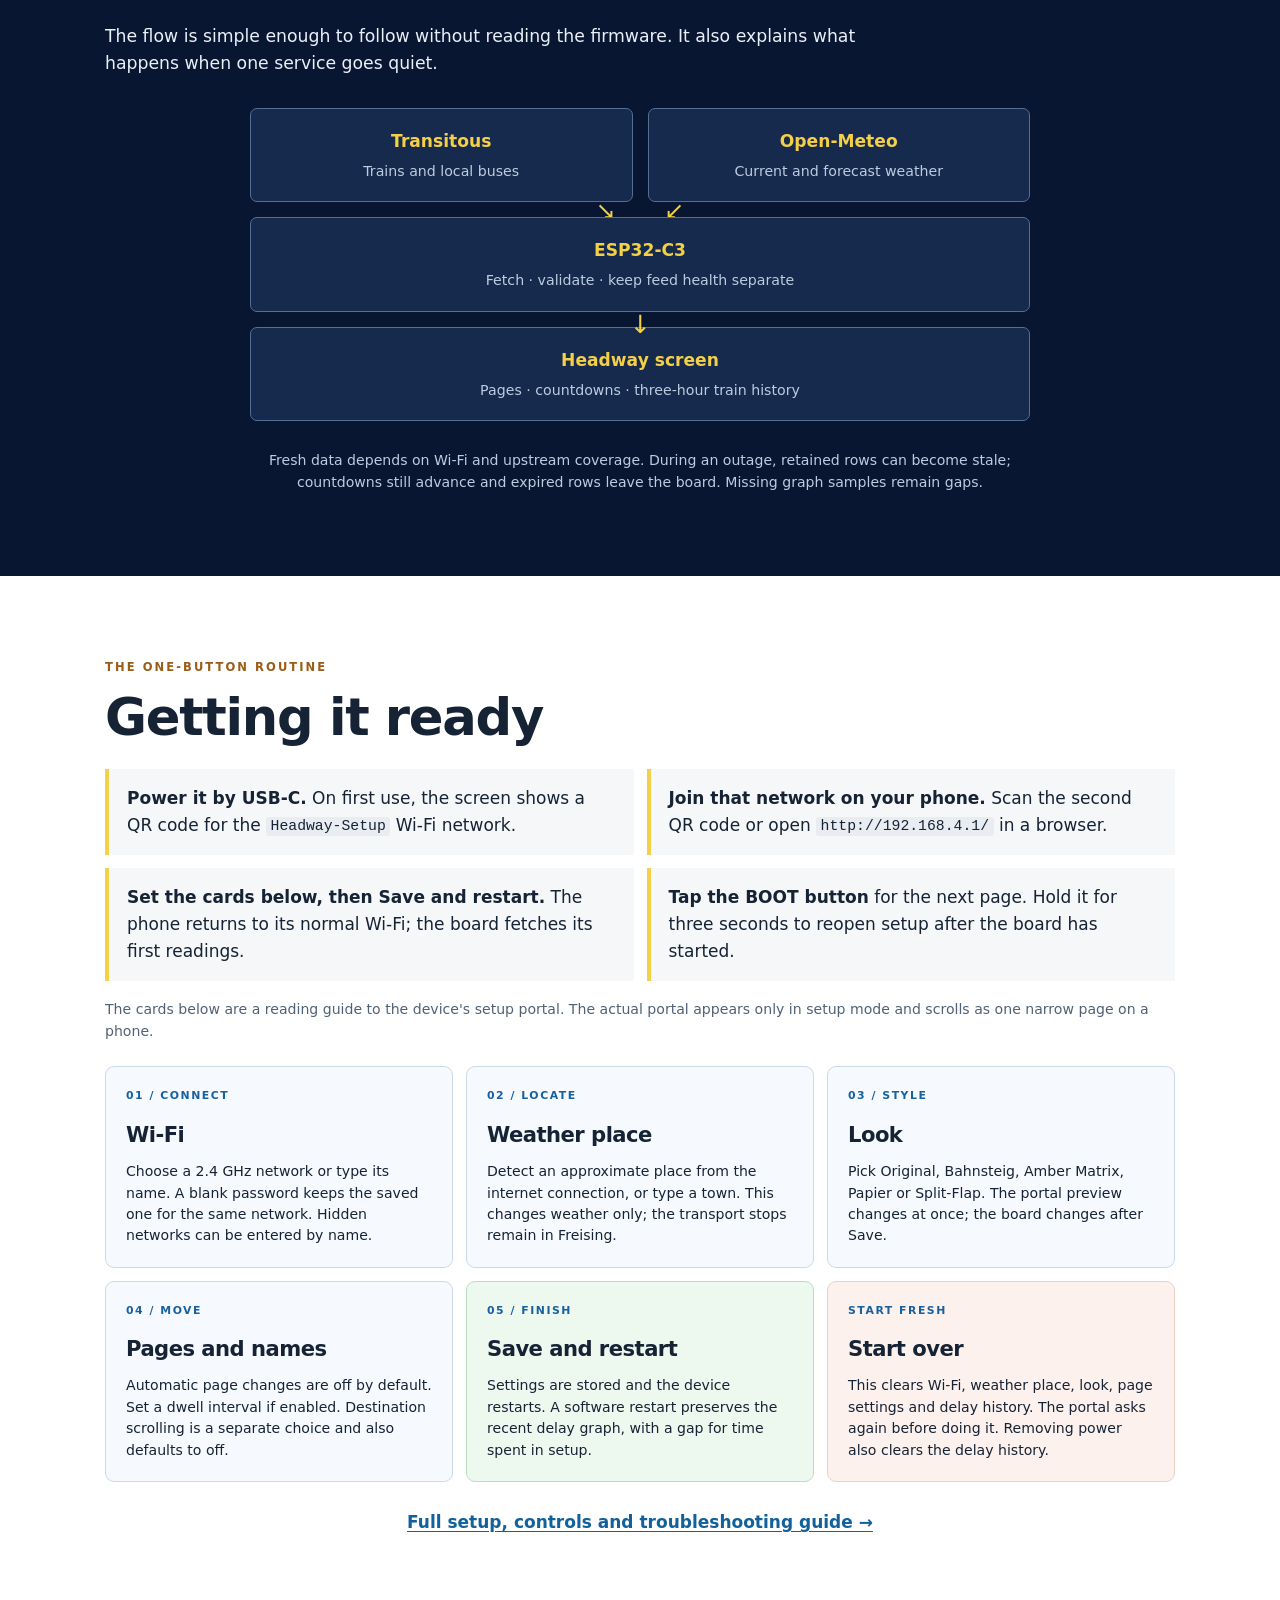
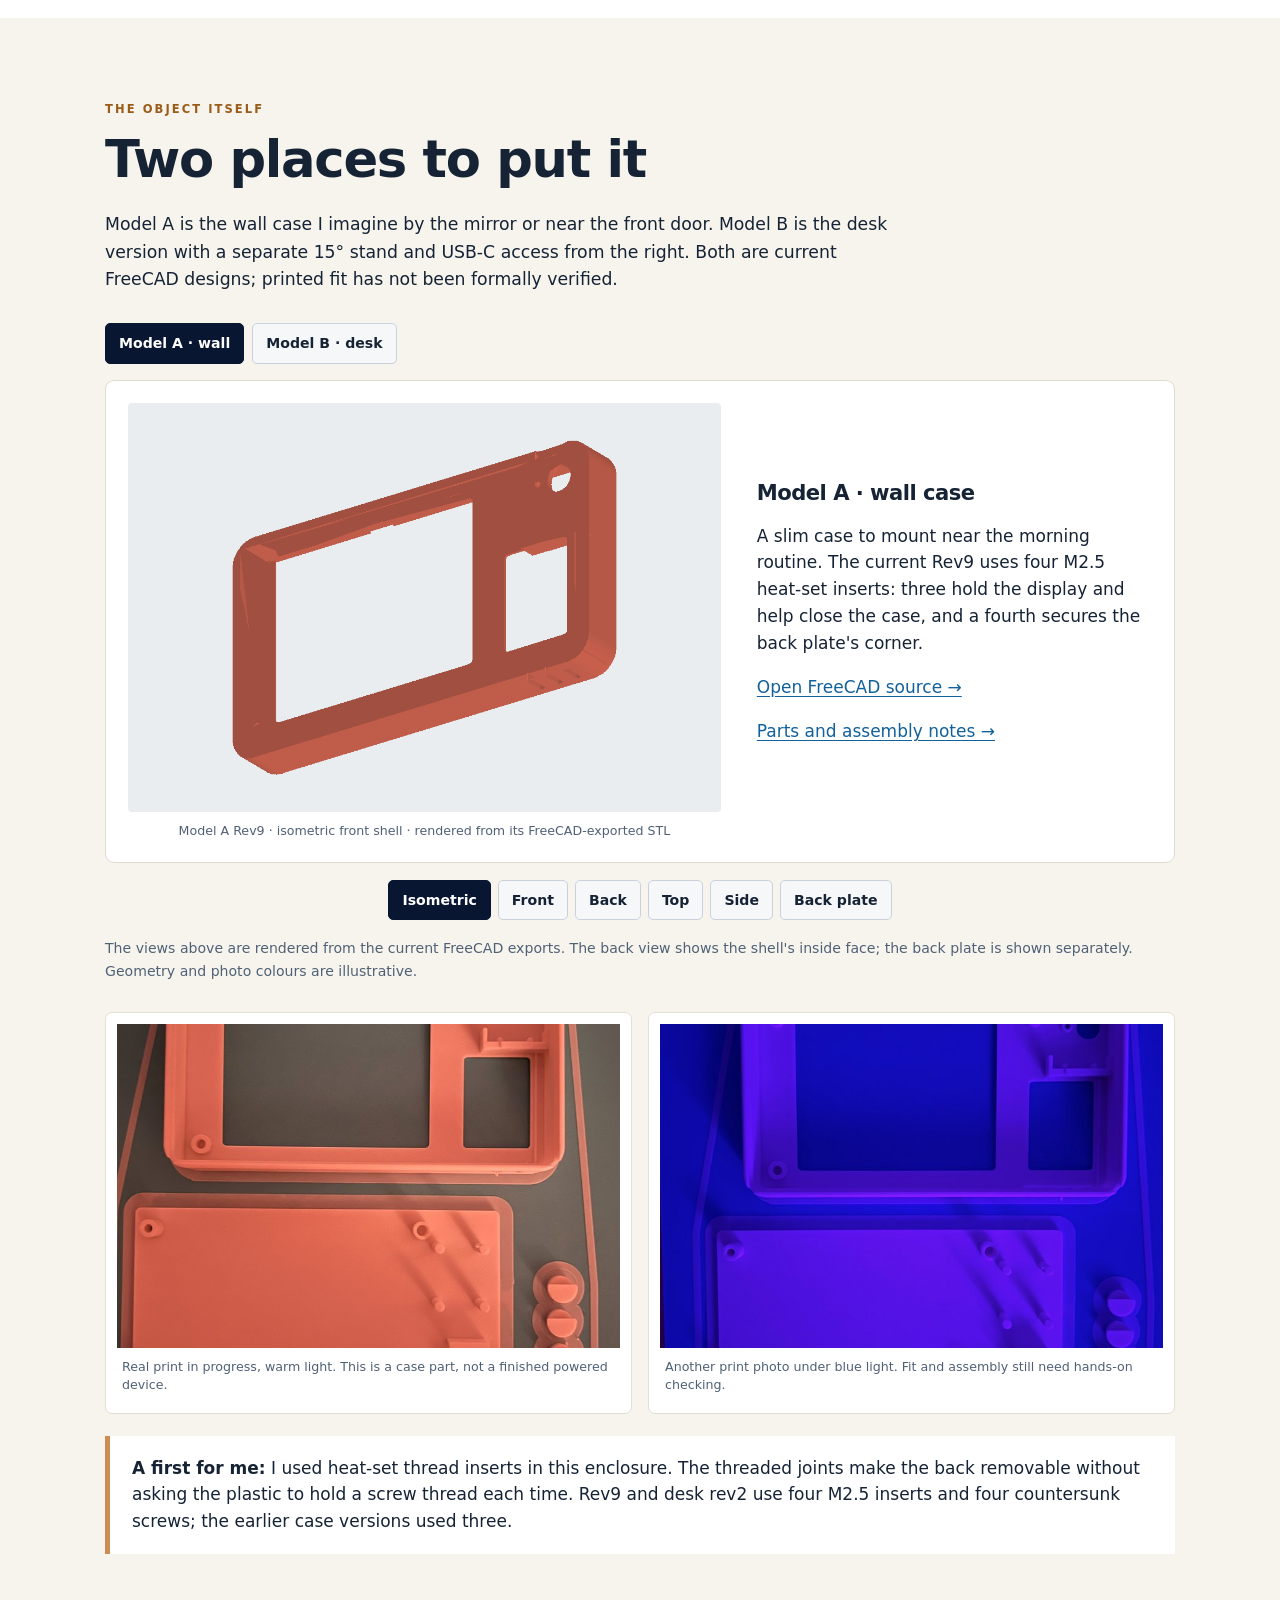
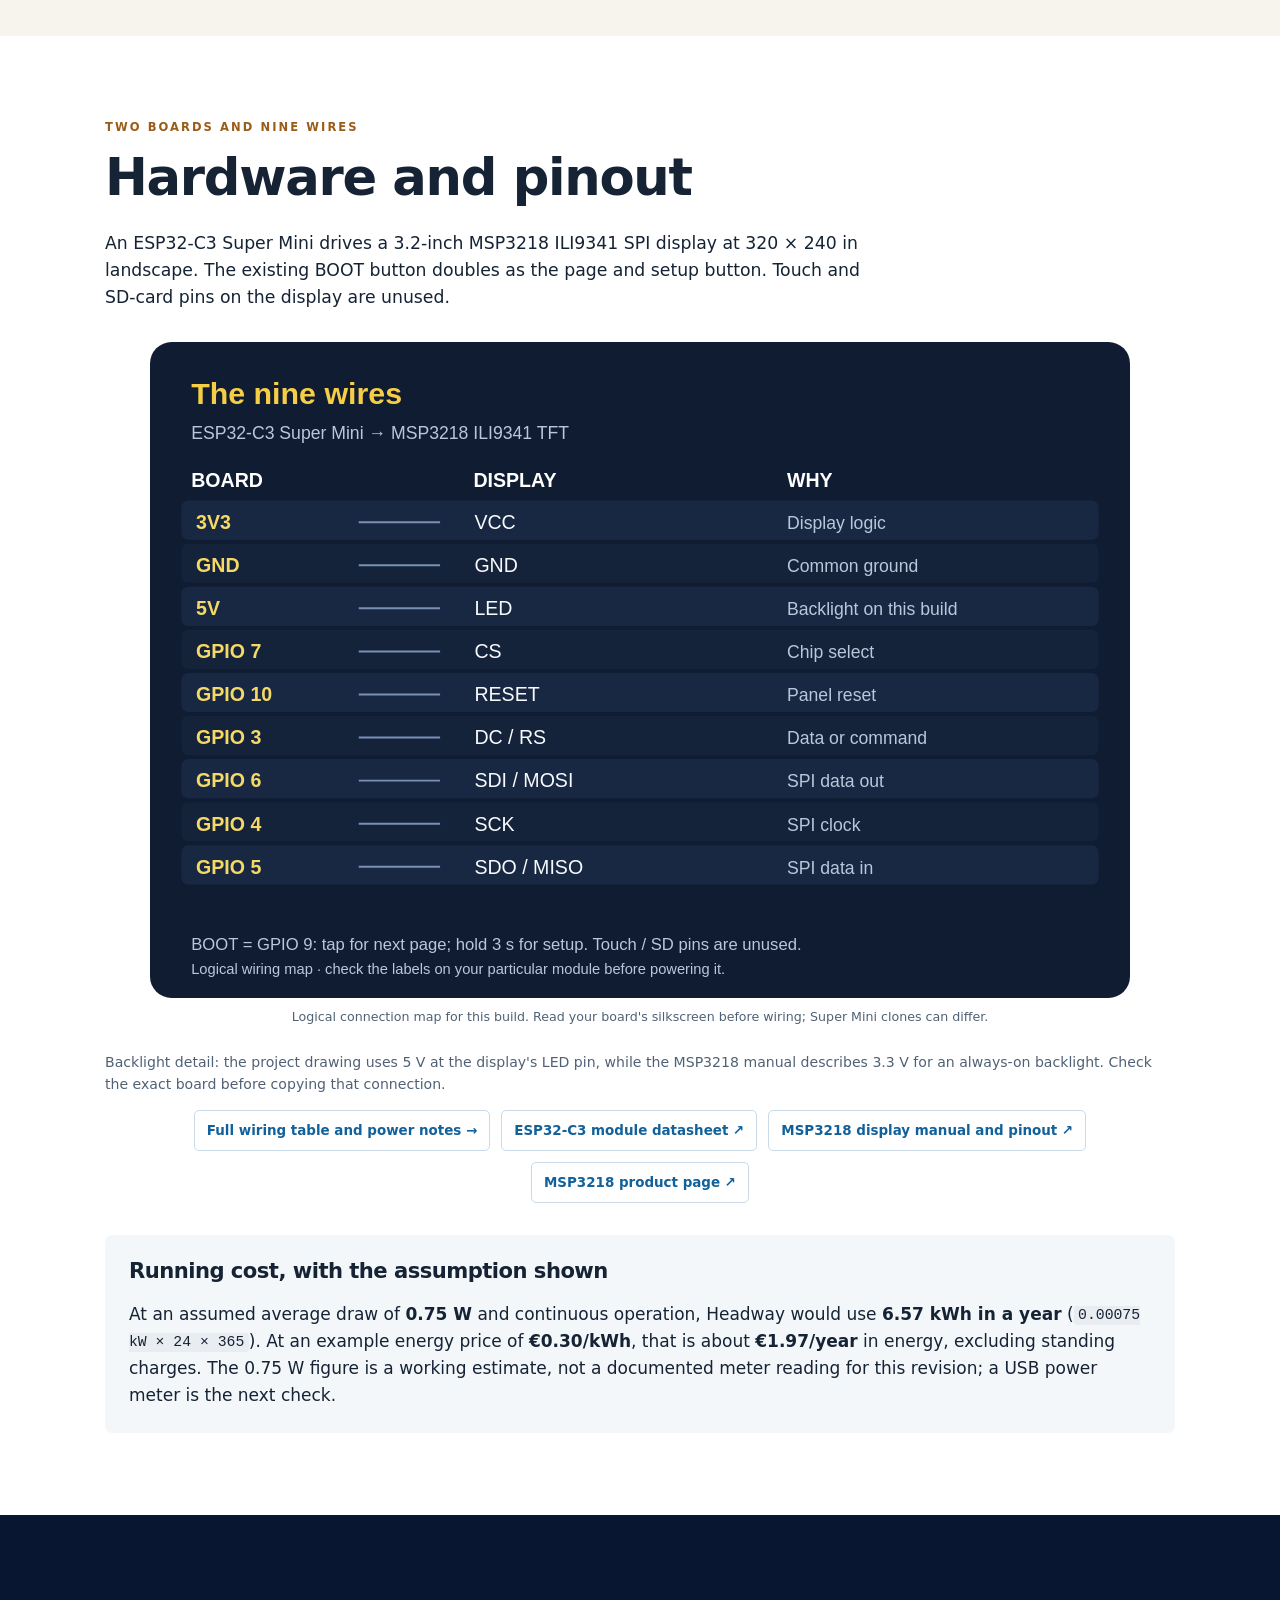
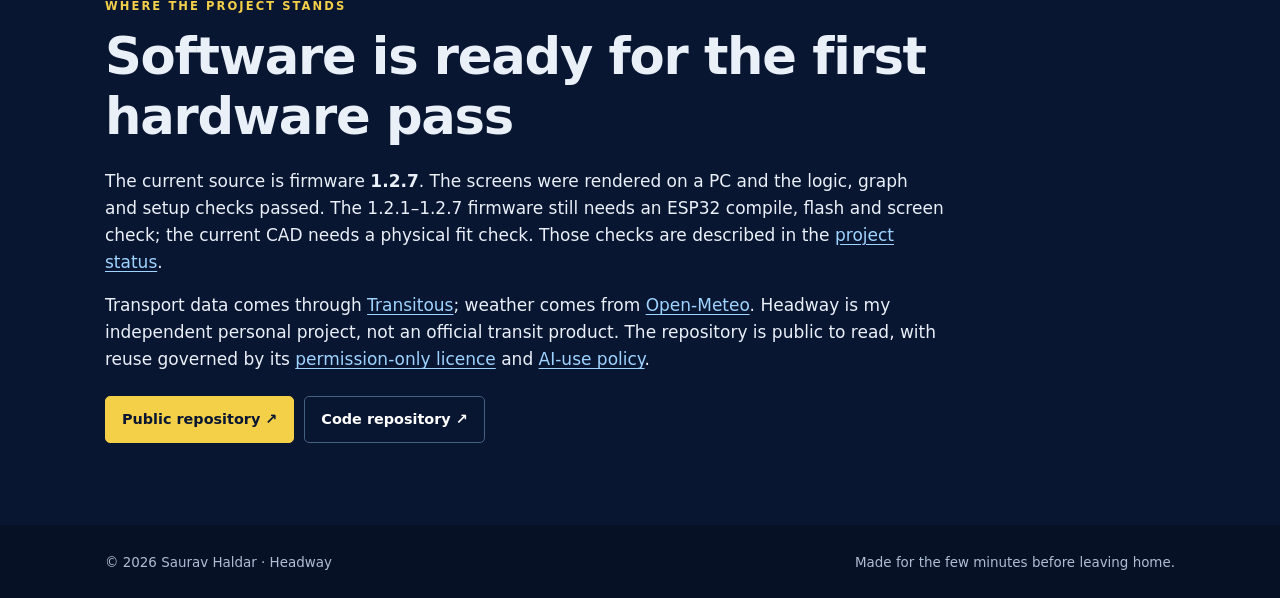
==== commit f8c99a5a: "Clarify display backlight wiring against vendor manual" ====
--- a/docs/index.html
+++ b/docs/index.html
@@ -99,6 +99,7 @@
     <section id="hardware" class="section wrap">
       <p class="eyebrow">Two boards and nine wires</p><h2>Hardware and pinout</h2><p class="section-intro">An ESP32-C3 Super Mini drives a 3.2-inch MSP3218 ILI9341 SPI display at 320 × 240 in landscape. The existing BOOT button doubles as the page and setup button. Touch and SD-card pins on the display are unused.</p>
       <figure class="wiring"><img src="assets/wiring.svg" alt="Logical wiring diagram: display VCC to 3V3, GND to GND, LED to 5V, CS to GPIO7, RESET to GPIO10, DC to GPIO3, MOSI to GPIO6, SCK to GPIO4 and MISO to GPIO5" loading="lazy"><figcaption>Logical connection map for this build. Read your board's silkscreen before wiring; Super Mini clones can differ.</figcaption></figure>
+      <p class="small-note">Backlight detail: the project drawing uses 5 V at the display's LED pin, while the MSP3218 manual describes 3.3 V for an always-on backlight. Check the exact board before copying that connection.</p>
       <div class="hardware-links"><a href="https://github.com/haldarsaurav/Headway/blob/main/docs/SCHEMATIC.md">Full wiring table and power notes →</a><a href="https://documentation.espressif.com/esp32-c3-mini-1_datasheet_en.html">ESP32-C3 module datasheet ↗</a><a href="https://www.lcdwiki.com/res/MSP3218/3.2inch_SPI_Module_MSP3218_User_Manual_EN.pdf">MSP3218 display manual and pinout ↗</a><a href="https://www.lcdwiki.com/3.2inch_SPI_Module_ILI9341_SKU:MSP3218">MSP3218 product page ↗</a></div>
       <div class="energy"><h3>Running cost, with the assumption shown</h3><p>At an assumed average draw of <strong>0.75 W</strong> and continuous operation, Headway would use <strong>6.57 kWh in a year</strong> (<code>0.00075 kW × 24 × 365</code>). At an example energy price of <strong>€0.30/kWh</strong>, that is about <strong>€1.97/year</strong> in energy, excluding standing charges. The 0.75 W figure is a working estimate, not a documented meter reading for this revision; a USB power meter is the next check.</p></div>
     </section>
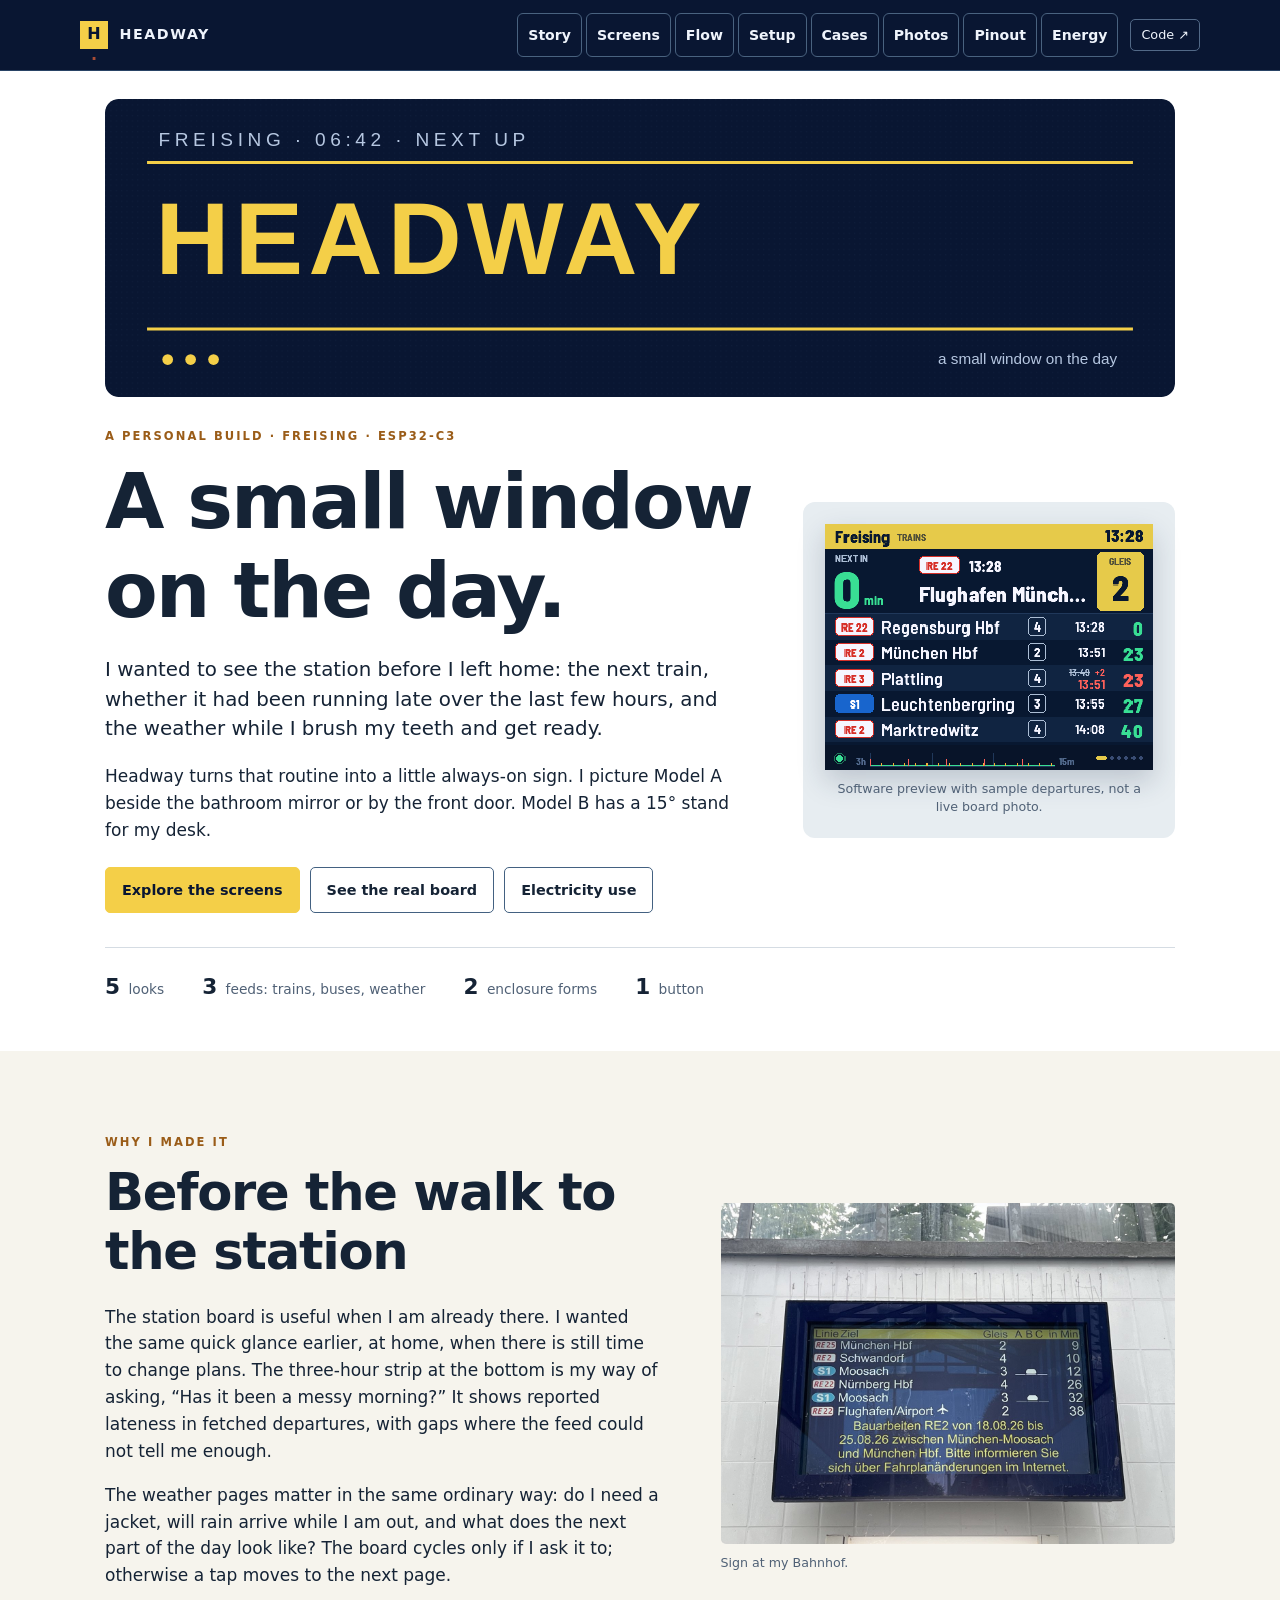
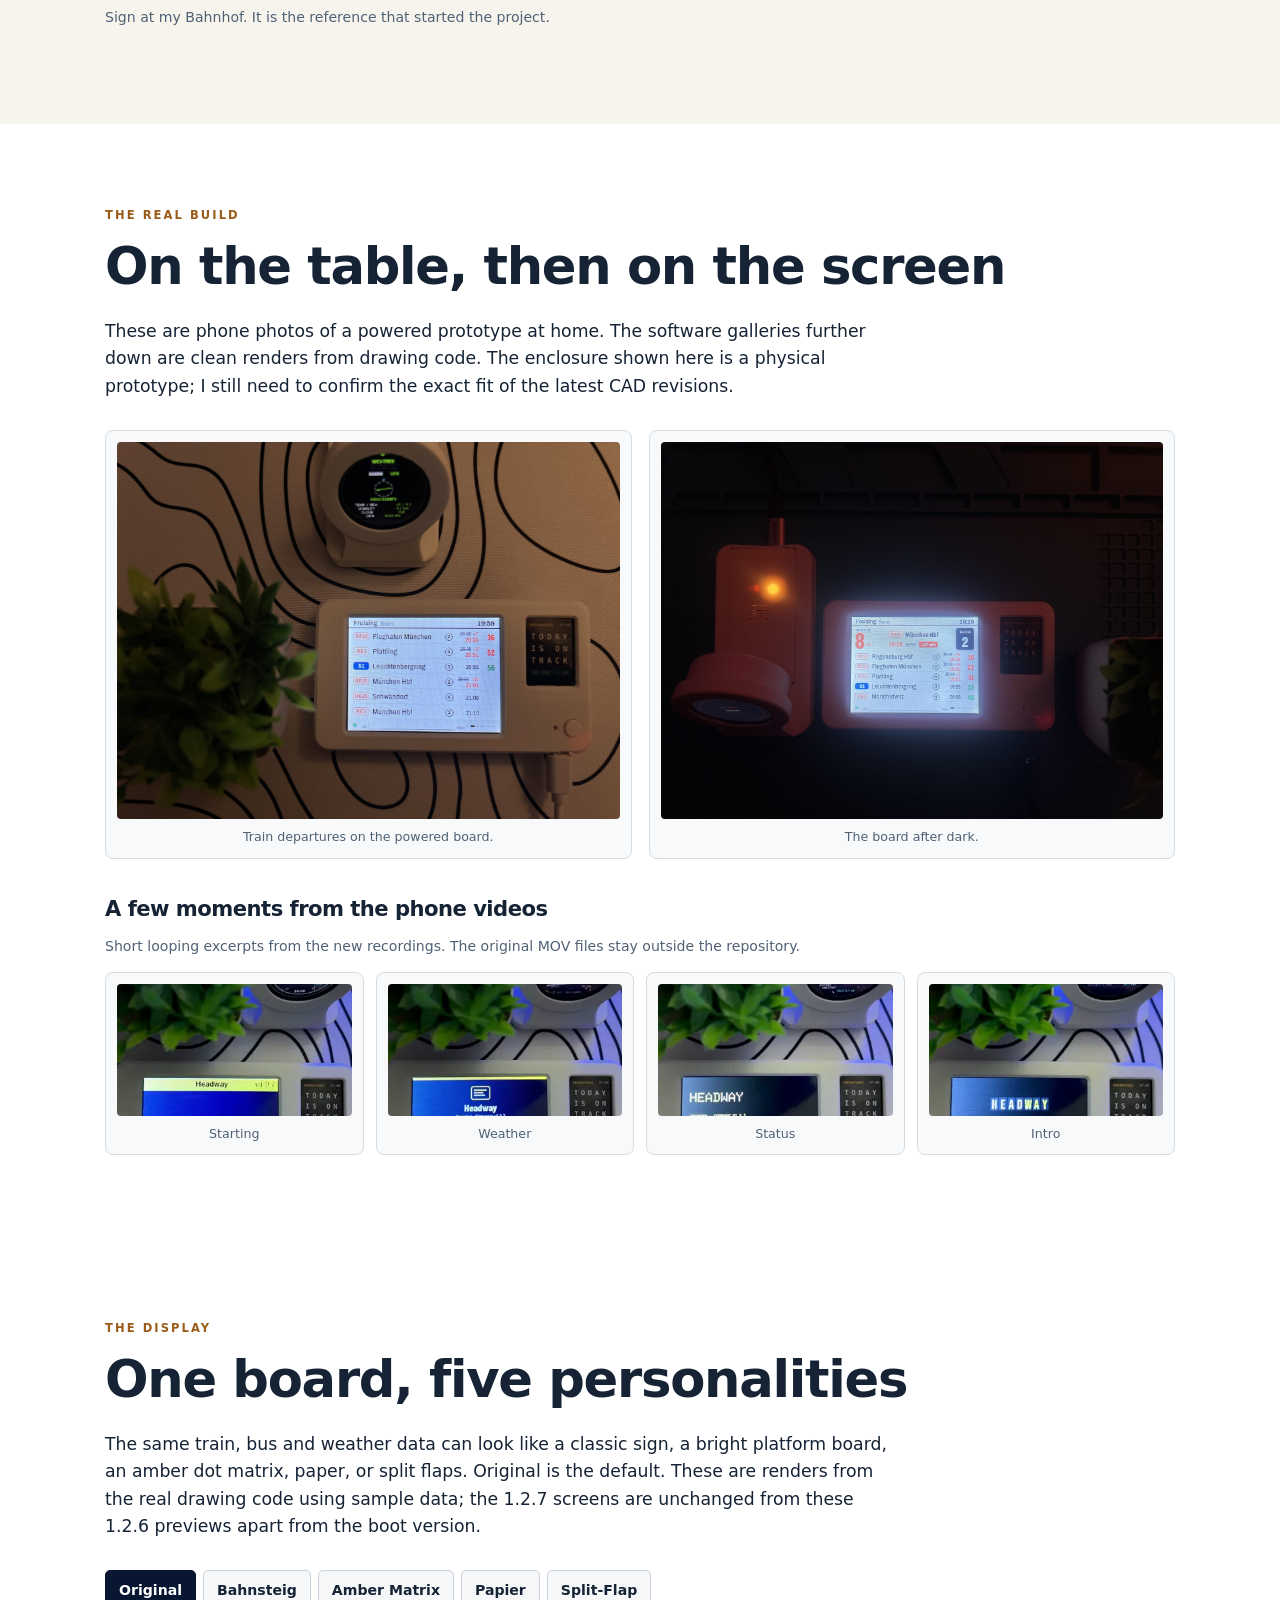
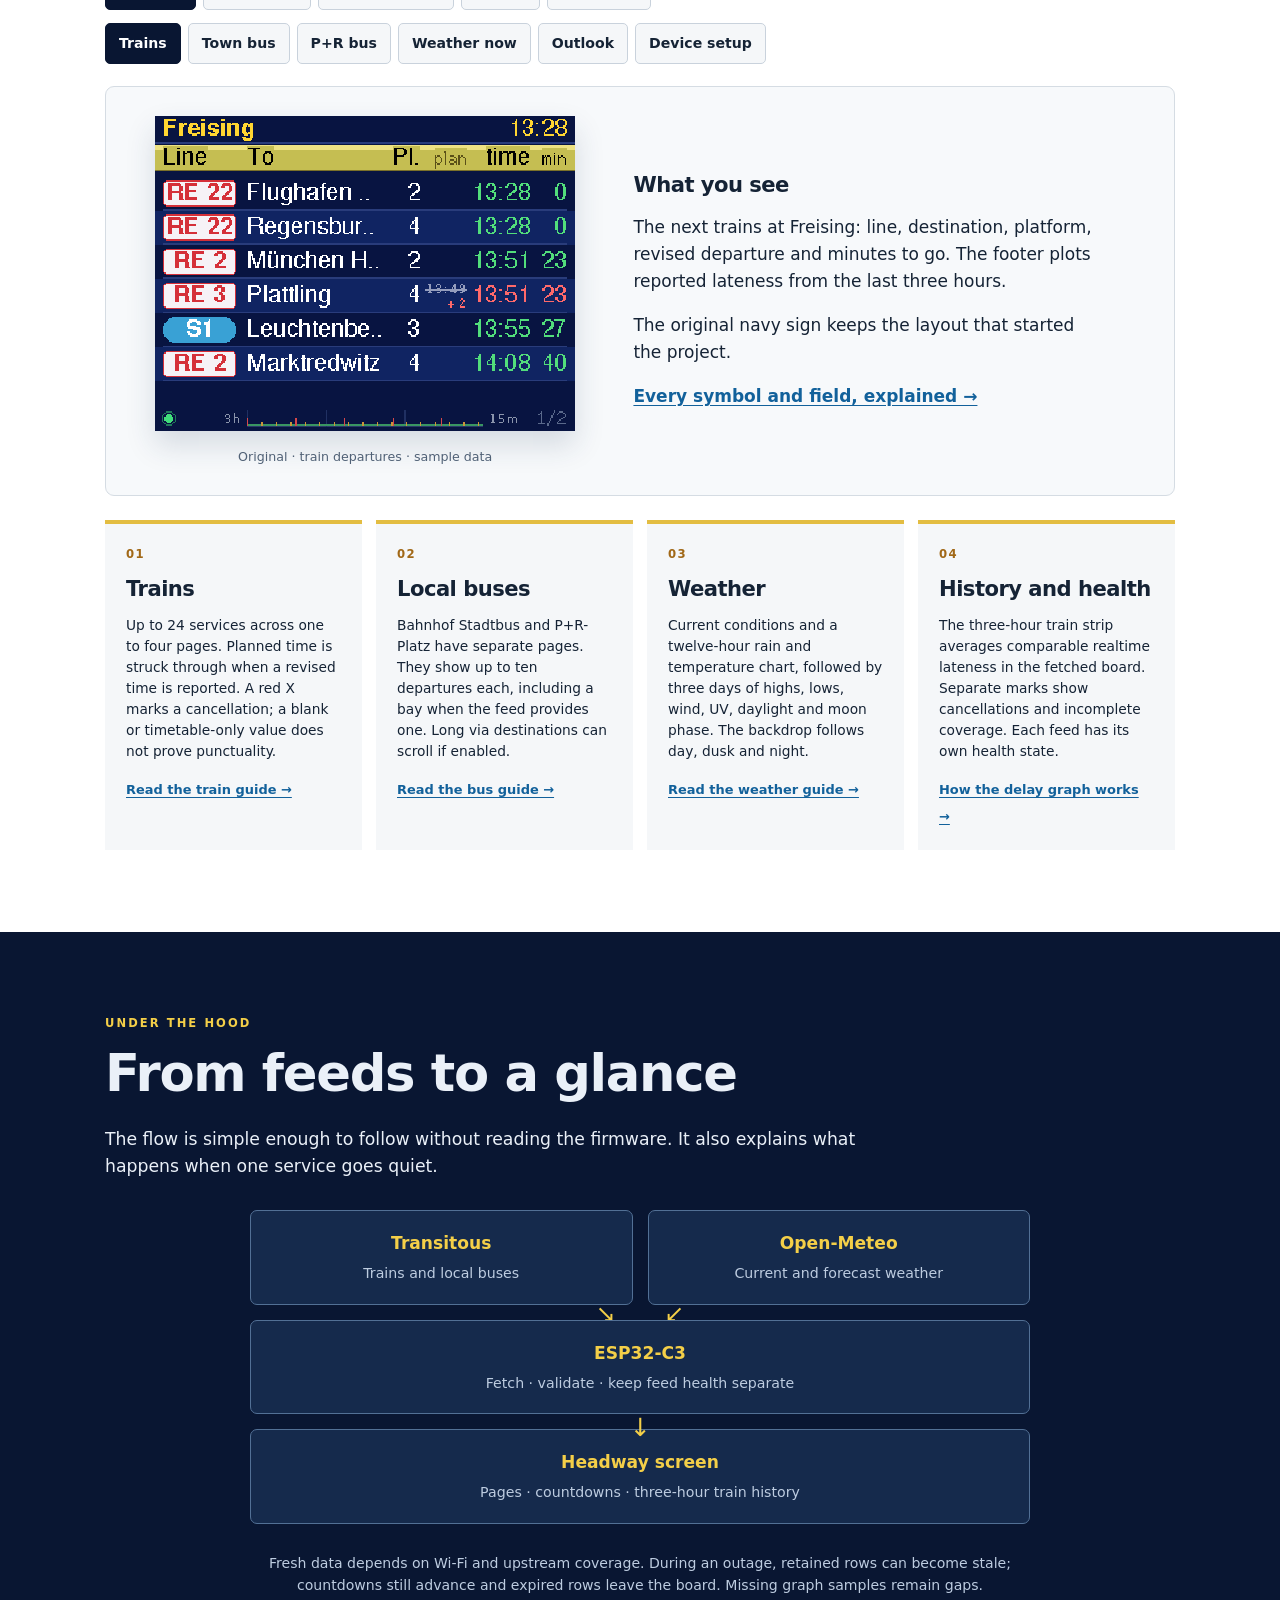
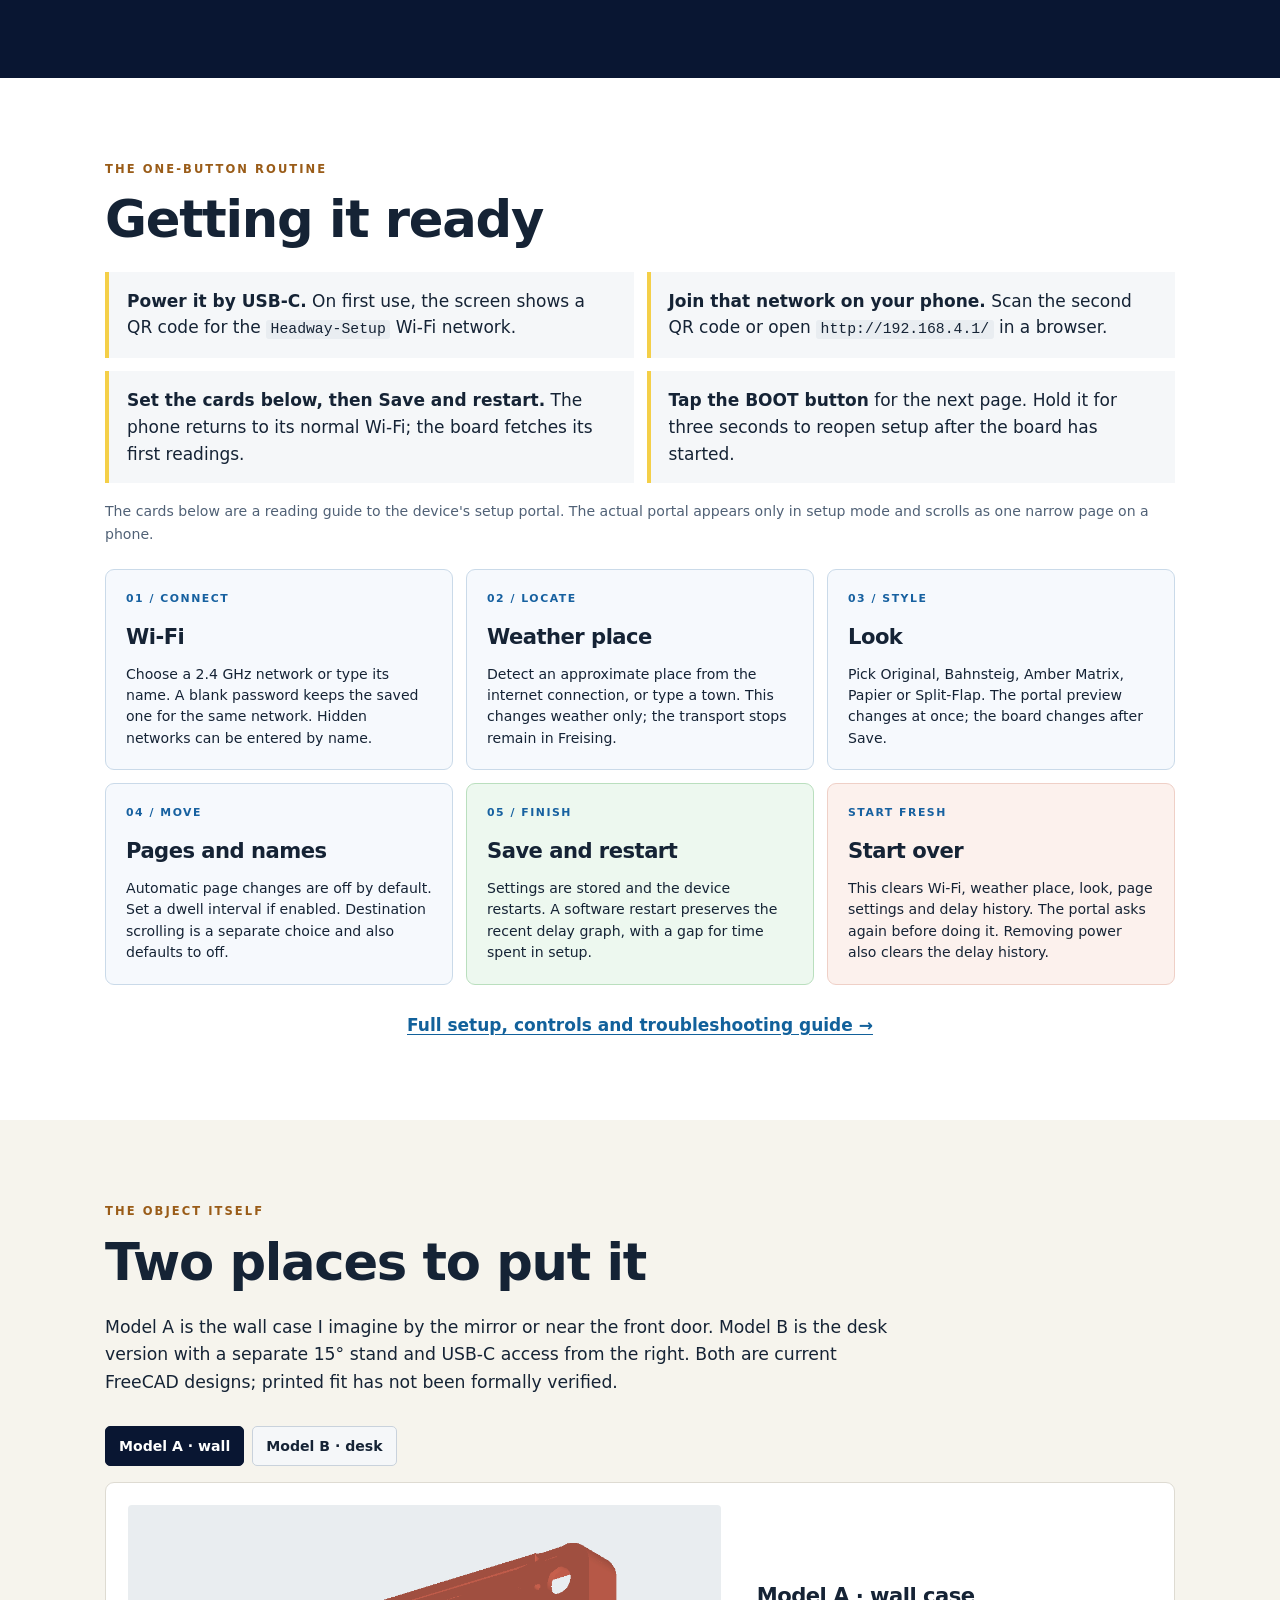
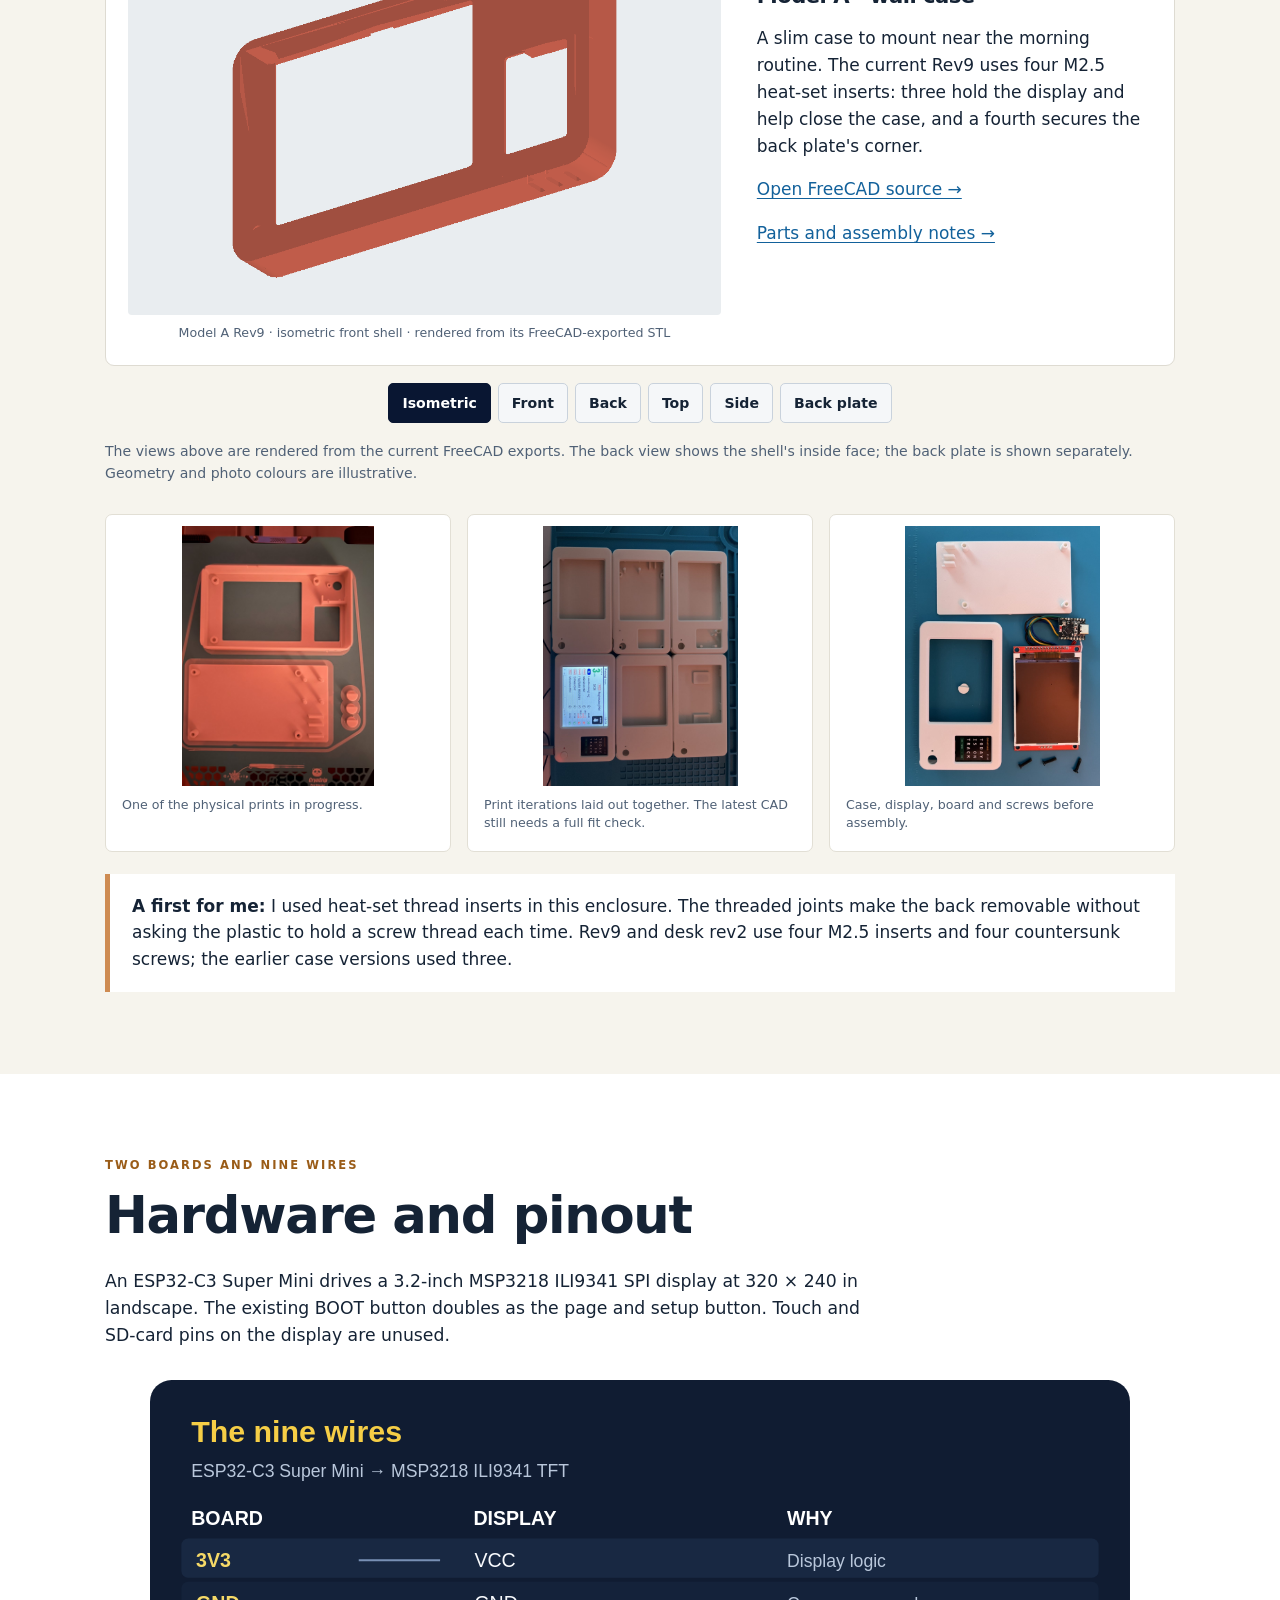
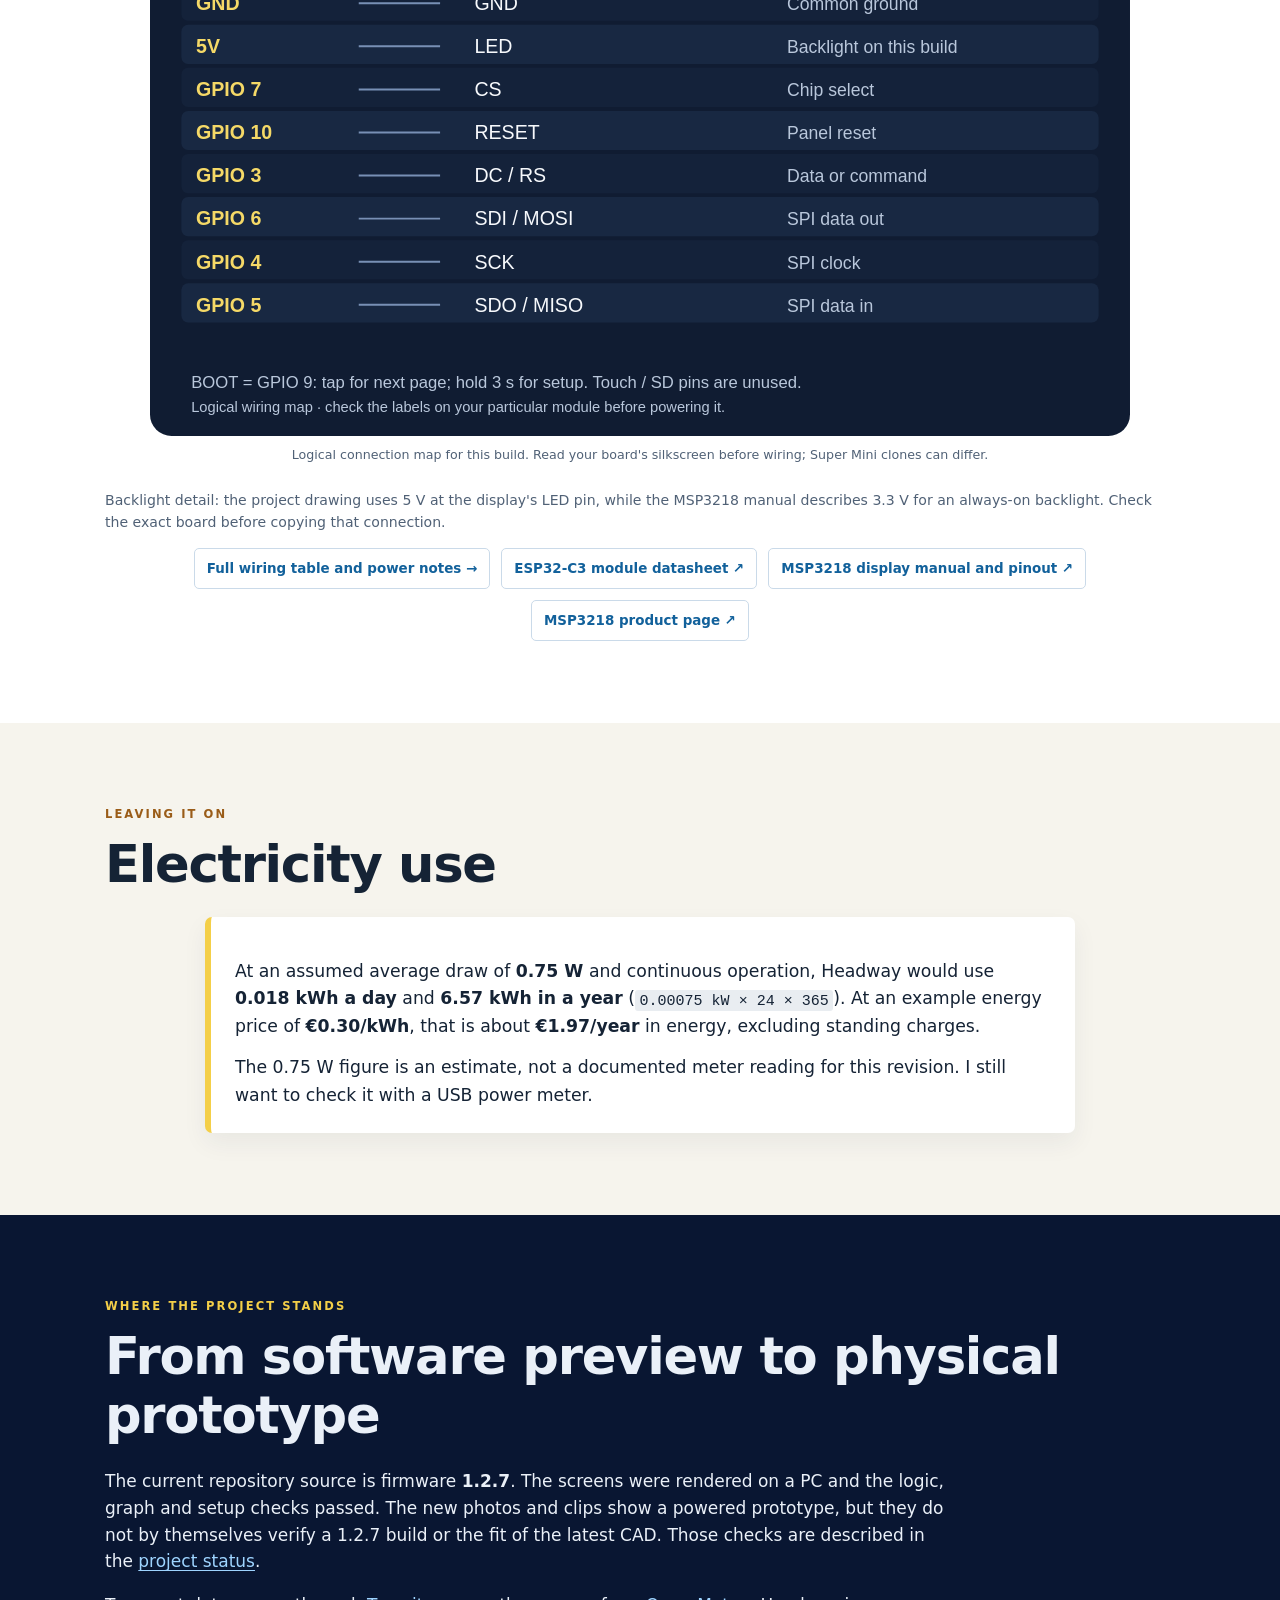
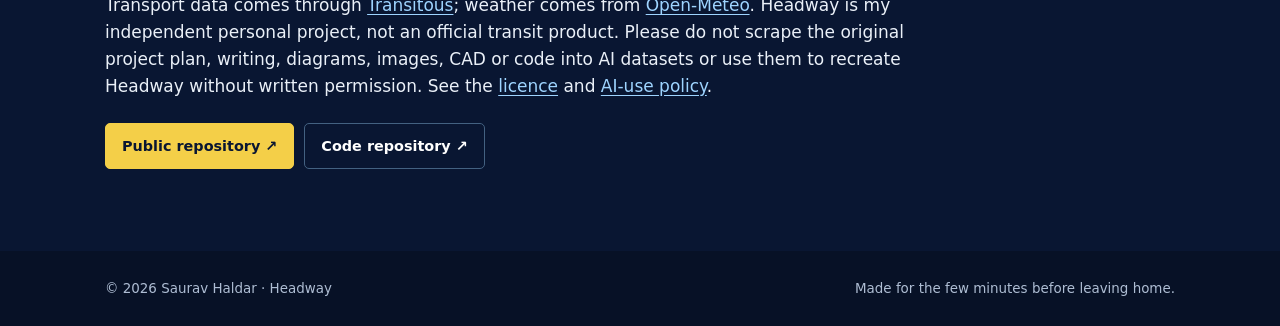
==== commit 7f9c5f3e: "Refresh Headway showcase with prototype media and clearer navigation" ====
--- a/docs/index.html
+++ b/docs/index.html
@@ -14,7 +14,7 @@
   <header class="site-header">
     <a class="brand" href="#top" aria-label="Headway, back to top"><span class="brand-mark">H<span>·</span></span> HEADWAY</a>
     <nav aria-label="Main navigation">
-      <a href="#story">The idea</a><a href="#screens">Screens</a><a href="#setup">Setup</a><a href="#enclosures">Enclosures</a><a href="#hardware">Hardware</a>
+      <a href="#story">Story</a><a href="#screens">Screens</a><a href="#flow">Flow</a><a href="#setup">Setup</a><a href="#enclosures">Cases</a><a href="#photos">Photos</a><a href="#hardware">Pinout</a><a href="#energy">Energy</a>
     </nav>
     <a class="header-code" href="https://github.com/haldarsaurav/Headway_code">Code ↗</a>
   </header>
@@ -27,7 +27,7 @@
           <h1>A small window on the day.</h1>
           <p class="lead">I wanted to see the station before I left home: the next train, whether it had been running late over the last few hours, and the weather while I brush my teeth and get ready.</p>
           <p>Headway turns that routine into a little always-on sign. I picture Model A beside the bathroom mirror or by the front door. Model B has a 15° stand for my desk.</p>
-          <div class="actions"><a class="button primary" href="#screens">Explore the screens</a><a class="button" href="#enclosures">See the cases</a></div>
+          <div class="actions"><a class="button primary" href="#screens">Explore the screens</a><a class="button" href="#photos">See the real board</a><a class="button" href="#energy">Electricity use</a></div>
         </div>
         <figure class="hero-screen">
           <img src="previews_v1.2.6/A_2_trains.png" alt="Bahnsteig theme showing sample Freising train departures" width="320" height="240">
@@ -43,10 +43,19 @@
           <p class="eyebrow">Why I made it</p><h2>Before the walk to the station</h2>
           <p>The station board is useful when I am already there. I wanted the same quick glance earlier, at home, when there is still time to change plans. The three-hour strip at the bottom is my way of asking, “Has it been a messy morning?” It shows reported lateness in fetched departures, with gaps where the feed could not tell me enough.</p>
           <p>The weather pages matter in the same ordinary way: do I need a jacket, will rain arrive while I am out, and what does the next part of the day look like? The board cycles only if I ask it to; otherwise a tap moves to the next page.</p>
-          <p class="small-note">The photo is a real station sign I saw in Freising. It is a visual reference for the project, not Headway hardware.</p>
+          <p class="small-note">Sign at my Bahnhof. It is the reference that started the project.</p>
         </div>
-        <figure><img src="assets/station-reference.jpg" alt="A real departure board at Freising station, photographed as a visual reference" loading="lazy"><figcaption>That familiar glance at the station, brought home a little earlier.</figcaption></figure>
+        <figure><img src="assets/station-reference.jpg" alt="A real departure board at Freising station, photographed as a visual reference" loading="lazy"><figcaption>Sign at my Bahnhof.</figcaption></figure>
       </div>
+    </section>
+
+    <section id="photos" class="section wrap">
+      <p class="eyebrow">The real build</p><h2>On the table, then on the screen</h2>
+      <p class="section-intro">These are phone photos of a powered prototype at home. The software galleries further down are clean renders from drawing code. The enclosure shown here is a physical prototype; I still need to confirm the exact fit of the latest CAD revisions.</p>
+      <div class="photo-grid"><figure><img src="assets/powered-board.jpg" alt="Powered Headway prototype showing train departures at home" loading="lazy"><figcaption>Train departures on the powered board.</figcaption></figure><figure><img src="assets/night-board.jpg" alt="Headway prototype lit up after dark" loading="lazy"><figcaption>The board after dark.</figcaption></figure></div>
+      <h3 class="clip-heading">A few moments from the phone videos</h3>
+      <p class="small-note">Short looping excerpts from the new recordings. The original MOV files stay outside the repository.</p>
+      <div class="clip-grid"><figure><img src="assets/headway-demo-1734.webp" alt="Loop of Headway starting" loading="lazy"><figcaption>Starting</figcaption></figure><figure><img src="assets/headway-demo-1735.webp" alt="Loop of a weather screen on Headway" loading="lazy"><figcaption>Weather</figcaption></figure><figure><img src="assets/headway-demo-1736.webp" alt="Loop of device status on Headway" loading="lazy"><figcaption>Status</figcaption></figure><figure><img src="assets/headway-demo-1737.webp" alt="Loop of Headway's intro screen" loading="lazy"><figcaption>Intro</figcaption></figure></div>
     </section>
 
     <section id="screens" class="section wrap">
@@ -91,7 +100,7 @@
         <div class="model-main"><figure><img id="model-image" src="../enclosure/model_A/rev9/images/isometric.png" alt="Isometric CAD view of Model A wall enclosure front shell" loading="lazy"><figcaption id="model-caption">Model A Rev9 · isometric front shell · rendered from its FreeCAD-exported STL</figcaption></figure><div><h3 id="model-heading">Model A · wall case</h3><p id="model-description">A slim case to mount near the morning routine. The current Rev9 uses four M2.5 heat-set inserts: three hold the display and help close the case, and a fourth secures the back plate's corner.</p><p><a id="model-cad" href="../enclosure/model_A/rev9/Headway_enclosure_rev9.FCStd">Open FreeCAD source →</a></p><p><a id="model-build" href="../enclosure/model_A/rev9/README_REV9.md">Parts and assembly notes →</a></p></div></div>
         <div class="view-choices" aria-label="Choose a CAD view"><button class="view-choice active" data-view="isometric" aria-pressed="true">Isometric</button><button class="view-choice" data-view="front" aria-pressed="false">Front</button><button class="view-choice" data-view="back" aria-pressed="false">Back</button><button class="view-choice" data-view="top" aria-pressed="false">Top</button><button class="view-choice" data-view="side" aria-pressed="false">Side</button><button class="view-choice" data-view="back_plate" aria-pressed="false">Back plate</button><button class="view-choice" data-view="stand" aria-pressed="false" hidden>Stand</button></div>
         <p class="small-note">The views above are rendered from the current FreeCAD exports. The back view shows the shell's inside face; the back plate is shown separately. Geometry and photo colours are illustrative.</p>
-        <div class="print-grid"><figure><img src="assets/print-warm.jpg" alt="A physical 3D print of Headway case parts on a printer bed under warm light" loading="lazy"><figcaption>Real print in progress, warm light. This is a case part, not a finished powered device.</figcaption></figure><figure><img src="assets/print-cool.jpg" alt="A physical 3D print of Headway case parts on a printer bed under blue light" loading="lazy"><figcaption>Another print photo under blue light. Fit and assembly still need hands-on checking.</figcaption></figure></div>
+        <div class="print-grid"><figure><img src="assets/print-warm.jpg" alt="Headway case parts on the printer bed under warm light" loading="lazy"><figcaption>One of the physical prints in progress.</figcaption></figure><figure><img src="assets/print-revisions.jpg" alt="Printed Headway enclosure revisions laid out on a blue mat" loading="lazy"><figcaption>Print iterations laid out together. The latest CAD still needs a full fit check.</figcaption></figure><figure><img src="assets/assembly-parts.jpg" alt="Enclosure, display, ESP32-C3 and screws laid out before assembly" loading="lazy"><figcaption>Case, display, board and screws before assembly.</figcaption></figure></div>
         <div class="insert-note"><strong>A first for me:</strong> I used heat-set thread inserts in this enclosure. The threaded joints make the back removable without asking the plastic to hold a screw thread each time. Rev9 and desk rev2 use four M2.5 inserts and four countersunk screws; the earlier case versions used three.</div>
       </div>
     </section>
@@ -101,10 +110,14 @@
       <figure class="wiring"><img src="assets/wiring.svg" alt="Logical wiring diagram: display VCC to 3V3, GND to GND, LED to 5V, CS to GPIO7, RESET to GPIO10, DC to GPIO3, MOSI to GPIO6, SCK to GPIO4 and MISO to GPIO5" loading="lazy"><figcaption>Logical connection map for this build. Read your board's silkscreen before wiring; Super Mini clones can differ.</figcaption></figure>
       <p class="small-note">Backlight detail: the project drawing uses 5 V at the display's LED pin, while the MSP3218 manual describes 3.3 V for an always-on backlight. Check the exact board before copying that connection.</p>
       <div class="hardware-links"><a href="https://github.com/haldarsaurav/Headway/blob/main/docs/SCHEMATIC.md">Full wiring table and power notes →</a><a href="https://documentation.espressif.com/esp32-c3-mini-1_datasheet_en.html">ESP32-C3 module datasheet ↗</a><a href="https://www.lcdwiki.com/res/MSP3218/3.2inch_SPI_Module_MSP3218_User_Manual_EN.pdf">MSP3218 display manual and pinout ↗</a><a href="https://www.lcdwiki.com/3.2inch_SPI_Module_ILI9341_SKU:MSP3218">MSP3218 product page ↗</a></div>
-      <div class="energy"><h3>Running cost, with the assumption shown</h3><p>At an assumed average draw of <strong>0.75 W</strong> and continuous operation, Headway would use <strong>6.57 kWh in a year</strong> (<code>0.00075 kW × 24 × 365</code>). At an example energy price of <strong>€0.30/kWh</strong>, that is about <strong>€1.97/year</strong> in energy, excluding standing charges. The 0.75 W figure is a working estimate, not a documented meter reading for this revision; a USB power meter is the next check.</p></div>
     </section>
 
-    <section class="section dark last"><div class="wrap"><p class="eyebrow">Where the project stands</p><h2>Software is ready for the first hardware pass</h2><p>The current source is firmware <strong>1.2.7</strong>. The screens were rendered on a PC and the logic, graph and setup checks passed. The 1.2.1–1.2.7 firmware still needs an ESP32 compile, flash and screen check; the current CAD needs a physical fit check. Those checks are described in the <a href="https://github.com/haldarsaurav/Headway/blob/main/docs/PROJECT_STATUS.md">project status</a>.</p><p>Transport data comes through <a href="https://transitous.org/">Transitous</a>; weather comes from <a href="https://open-meteo.com/">Open-Meteo</a>. Headway is my independent personal project, not an official transit product. The repository is public to read, with reuse governed by its <a href="https://github.com/haldarsaurav/Headway/blob/main/LICENSE">permission-only licence</a> and <a href="https://github.com/haldarsaurav/Headway/blob/main/AI_POLICY.md">AI-use policy</a>.</p><div class="actions"><a class="button primary" href="https://github.com/haldarsaurav/Headway">Public repository ↗</a><a class="button" href="https://github.com/haldarsaurav/Headway_code">Code repository ↗</a></div></div></section>
+    <section id="energy" class="section warm"><div class="wrap">
+      <p class="eyebrow">Leaving it on</p><h2>Electricity use</h2>
+      <div class="energy"><p>At an assumed average draw of <strong>0.75 W</strong> and continuous operation, Headway would use <strong>0.018 kWh a day</strong> and <strong>6.57 kWh in a year</strong> (<code>0.00075 kW × 24 × 365</code>). At an example energy price of <strong>€0.30/kWh</strong>, that is about <strong>€1.97/year</strong> in energy, excluding standing charges.</p><p>The 0.75 W figure is an estimate, not a documented meter reading for this revision. I still want to check it with a USB power meter.</p></div>
+    </div></section>
+
+    <section class="section dark last"><div class="wrap"><p class="eyebrow">Where the project stands</p><h2>From software preview to physical prototype</h2><p>The current repository source is firmware <strong>1.2.7</strong>. The screens were rendered on a PC and the logic, graph and setup checks passed. The new photos and clips show a powered prototype, but they do not by themselves verify a 1.2.7 build or the fit of the latest CAD. Those checks are described in the <a href="https://github.com/haldarsaurav/Headway/blob/main/docs/PROJECT_STATUS.md">project status</a>.</p><p>Transport data comes through <a href="https://transitous.org/">Transitous</a>; weather comes from <a href="https://open-meteo.com/">Open-Meteo</a>. Headway is my independent personal project, not an official transit product. Please do not scrape the original project plan, writing, diagrams, images, CAD or code into AI datasets or use them to recreate Headway without written permission. See the <a href="https://github.com/haldarsaurav/Headway/blob/main/LICENSE">licence</a> and <a href="https://github.com/haldarsaurav/Headway/blob/main/AI_POLICY.md">AI-use policy</a>.</p><div class="actions"><a class="button primary" href="https://github.com/haldarsaurav/Headway">Public repository ↗</a><a class="button" href="https://github.com/haldarsaurav/Headway_code">Code repository ↗</a></div></div></section>
   </main>
   <footer><div class="wrap">© 2026 Saurav Haldar · Headway <span>Made for the few minutes before leaving home.</span></div></footer>
 </body>
--- a/docs/style.css
+++ b/docs/style.css
@@ -1 +1,20 @@
 :root{--navy:#091632;--navy2:#132746;--ink:#152335;--muted:#506176;--yellow:#f4cf48;--paper:#f6f4ed;--line:#d5dce3;--blue:#1761a0;--max:1120px}*{box-sizing:border-box}html{scroll-behavior:smooth}body{margin:0;color:var(--ink);background:#fff;font:17px/1.58 system-ui,-apple-system,Segoe UI,Arial,sans-serif}img{max-width:100%;height:auto}a{color:#12619b;text-underline-offset:3px}a:hover{text-decoration-thickness:2px}button{font:inherit}figure{margin:0}figcaption{font-size:.79rem;color:var(--muted);line-height:1.45;margin-top:.6rem}.wrap{max-width:var(--max);padding:0 25px;margin:0 auto}.skip{position:absolute;left:-9999px;top:8px;background:var(--yellow);padding:10px;z-index:10}.skip:focus{left:10px}.site-header{background:var(--navy);color:#fff;display:flex;align-items:center;gap:28px;padding:13px max(25px,calc((100vw - var(--max))/2));position:sticky;top:0;z-index:5;border-bottom:1px solid #294365}.site-header a{color:#eff4fc;text-decoration:none}.brand{font-weight:850;letter-spacing:.11em;white-space:nowrap;font-size:.89rem}.brand-mark{display:inline-grid;place-items:center;background:var(--yellow);color:var(--navy);width:28px;height:28px;margin-right:5px;font-size:1rem;letter-spacing:0}.brand-mark span{color:#a84c35}.site-header nav{display:flex;gap:17px;margin-left:auto}.site-header nav a{font-size:.81rem;white-space:nowrap}.site-header nav a:hover,.header-code:hover{color:var(--yellow)}.header-code{border:1px solid #526987;border-radius:5px;padding:5px 10px;white-space:nowrap;font-size:.8rem}.hero{padding-top:28px;padding-bottom:46px}.banner{width:100%;display:block;border-radius:12px}.hero-grid{display:grid;grid-template-columns:minmax(0,1.4fr) minmax(270px,.8fr);gap:48px;align-items:center;padding-top:30px}.eyebrow{text-transform:uppercase;font-size:.72rem;font-weight:800;letter-spacing:.18em;color:#9a5c18;margin:0 0 12px}h1,h2,h3{line-height:1.16;letter-spacing:-.025em}h1{font-size:clamp(2.8rem,6vw,5.1rem);margin:0 0 18px;max-width:660px}h2{font-size:clamp(2.1rem,4vw,3.4rem);margin:0 0 22px}h3{font-size:1.32rem;margin:0 0 12px}.lead{font-size:1.24rem;line-height:1.48}.hero-grid p{max-width:670px}.actions{display:flex;flex-wrap:wrap;gap:10px;margin-top:23px}.button{display:inline-block;border:1px solid #436181;background:transparent;color:inherit;text-decoration:none;padding:11px 16px;border-radius:5px;font-weight:750;font-size:.9rem}.button:hover{transform:translateY(-1px)}.button.primary{background:var(--yellow);color:var(--navy);border-color:var(--yellow)}.hero-screen{background:#e7edf1;text-align:center;padding:22px;border-radius:12px}.hero-screen img{display:block;width:min(100%,400px);image-rendering:pixelated;margin:auto;box-shadow:0 11px 26px #20324d35}.hero-screen figcaption{text-align:center}.hero-facts{display:flex;flex-wrap:wrap;gap:12px 38px;border-top:1px solid var(--line);padding-top:22px;margin-top:34px;font-size:.86rem;color:var(--muted)}.hero-facts strong{font-size:1.35rem;color:var(--ink);margin-right:4px}.section{padding-top:82px;padding-bottom:82px;scroll-margin-top:75px}.section.warm{background:var(--paper)}.section.dark{background:var(--navy);color:#eaf0f8}.dark .eyebrow{color:var(--yellow)}.dark a{color:#9ed4ff}.section-intro{max-width:790px;font-size:1.08rem;margin:0 0 30px}.story-grid{display:grid;grid-template-columns:1.1fr .9fr;gap:60px;align-items:center}.story-grid figure img{width:100%;border-radius:5px;display:block}.small-note{font-size:.88rem;color:var(--muted)}.controls{display:flex;flex-wrap:wrap;gap:7px;margin:0 0 13px}.controls button,.model-tabs button,.view-choices button{border:1px solid #c9d2dc;background:#f5f7f9;color:var(--ink);padding:8px 13px;border-radius:5px;cursor:pointer;font-weight:700;font-size:.88rem}.controls button:hover,.model-tabs button:hover,.view-choices button:hover{border-color:#55779d}.controls button.active,.model-tabs button.active,.view-choices button.active{background:var(--navy);color:#fff;border-color:var(--navy)}.controls.secondary{margin-bottom:22px}.secondary button{font-weight:600}.preview-card{display:grid;grid-template-columns:minmax(280px,.9fr) minmax(270px,1fr);gap:38px;align-items:center;border:1px solid var(--line);border-radius:9px;padding:29px;background:#f7f9fb}.preview-card figure{text-align:center}.preview-card figure img{width:min(100%,420px);image-rendering:pixelated;box-shadow:0 14px 28px #23395b28}.preview-card figcaption{text-align:center}.preview-notes{max-width:470px}.preview-notes a,.screen-guide a,.more-link a,.hardware-links a{font-weight:750}.screen-guide{display:grid;grid-template-columns:repeat(4,1fr);gap:14px;margin-top:24px}.screen-guide article{border-top:4px solid #e3bd42;background:#f5f7f9;padding:21px}.screen-guide p{font-size:.86rem;line-height:1.52}.screen-guide a{font-size:.81rem}.step{font-size:.73rem;font-weight:800;letter-spacing:.12em;color:#a16817;display:block;margin-bottom:13px}.flow{display:grid;grid-template-columns:repeat(2,minmax(0,1fr));gap:15px;max-width:780px;margin:auto}.flow>div{border:1px solid #527095;border-radius:7px;padding:19px 22px;background:#152a4c;text-align:center;position:relative}.flow strong{display:block;font-size:1.07rem;color:var(--yellow)}.flow small{display:block;color:#bdcce0;margin-top:5px}.flow-wide{grid-column:1/-1}.flow-wide:not(:last-child):after{content:'↓';position:absolute;bottom:-34px;left:calc(50% - 10px);font-size:25px;color:var(--yellow);z-index:1}.flow>div:nth-child(1):after,.flow>div:nth-child(2):after{content:'↘';position:absolute;bottom:-30px;right:16px;color:var(--yellow);font-size:24px}.flow>div:nth-child(2):after{content:'↙';left:16px;right:auto}.flow-note{max-width:750px;margin:28px auto 0;text-align:center;color:#bdcce0;font-size:.88rem}.setup-steps{counter-reset:setup;list-style:none;padding:0;display:grid;grid-template-columns:repeat(2,1fr);gap:13px}.setup-steps li{background:#f5f7f9;border-left:4px solid var(--yellow);padding:16px 18px}.portal-grid{display:grid;grid-template-columns:repeat(3,minmax(0,1fr));gap:13px;margin-top:24px}.portal-card{border:1px solid #cadae9;border-radius:9px;background:#f6f9fd;padding:20px}.portal-card span{display:block;color:#1761a0;font-size:.68rem;text-transform:uppercase;letter-spacing:.14em;font-weight:850;margin-bottom:18px}.portal-card p{font-size:.88rem;line-height:1.52;margin-bottom:0}.portal-card.save{background:#edf8ef;border-color:#badfbe}.portal-card.reset{background:#fcf1ed;border-color:#efd0c7}.more-link{text-align:center;margin:27px 0 0}.model-tabs{display:flex;gap:8px;margin-bottom:16px}.model-main{display:grid;grid-template-columns:1.2fr .8fr;gap:36px;align-items:center;background:#fff;border:1px solid #dedbd2;border-radius:9px;padding:22px}.model-main figure{text-align:center}.model-main img{display:block;width:100%;border-radius:4px}.model-main figcaption{text-align:center}.view-choices{display:flex;flex-wrap:wrap;gap:7px;justify-content:center;margin:17px 0}.view-choices button[hidden]{display:none}.print-grid{display:grid;grid-template-columns:1fr 1fr;gap:16px;margin-top:30px}.print-grid figure{background:#fff;padding:11px;border:1px solid #e2dfd5;border-radius:7px}.print-grid img{display:block;width:100%;aspect-ratio:1.55;object-fit:cover}.print-grid figcaption{padding:0 5px 7px}.insert-note{padding:19px 22px;border-left:5px solid #ce8b52;background:#fff;margin-top:22px}.wiring{max-width:980px;margin:25px auto;text-align:center}.wiring img{display:block;width:100%;border-radius:9px}.hardware-links{display:flex;gap:11px;flex-wrap:wrap;justify-content:center}.hardware-links a{border:1px solid #cadae9;padding:9px 12px;border-radius:5px;text-decoration:none;font-size:.84rem}.energy{background:#f4f7f9;padding:24px;margin-top:32px;border-radius:7px}.energy p{margin-bottom:0}.last p{max-width:840px}.last .button{color:#fff}.last .button.primary{color:var(--navy)}footer{background:#071126;color:#aebdd3;padding:27px 0;font-size:.84rem}footer .wrap{display:flex;justify-content:space-between;gap:15px}code{font-size:.87em;background:#e9edf1;padding:.1em .3em;border-radius:3px}.dark code{background:#20365a}@media(max-width:900px){.site-header{flex-wrap:wrap;gap:10px}.site-header nav{order:3;width:100%;justify-content:space-between;gap:8px;overflow:auto}.header-code{margin-left:auto}.hero-grid,.story-grid,.preview-card,.model-main{gap:24px}.screen-guide{grid-template-columns:repeat(2,1fr)}.portal-grid{grid-template-columns:repeat(2,1fr)}}@media(max-width:650px){body{font-size:16px}.wrap{padding:0 18px}.site-header{padding:10px 18px;position:static}.site-header nav a{font-size:.76rem}.hero{padding-top:13px}.banner{border-radius:6px}.hero-grid,.story-grid,.preview-card,.model-main{grid-template-columns:1fr}.hero-grid{padding-top:20px}.hero-screen{max-width:440px;margin:auto;width:100%}.hero-facts{gap:9px 20px}.section{padding-top:58px;padding-bottom:58px;scroll-margin-top:15px}.section-intro{font-size:1rem}.setup-steps,.portal-grid,.print-grid{grid-template-columns:1fr}.screen-guide{grid-template-columns:1fr 1fr}.screen-guide article{padding:15px}.screen-guide p{font-size:.81rem}.model-main{padding:12px}.flow{gap:11px}.flow>div{padding:15px 8px}.hardware-links{justify-content:stretch}.hardware-links a{width:100%}footer .wrap{display:block}footer span{display:block;margin-top:6px}}@media(max-width:420px){.screen-guide{grid-template-columns:1fr}.brand{font-size:.78rem}.header-code{font-size:.72rem}.site-header nav{gap:16px}.hero-facts span{min-width:43%}}
+
+/* Navigation and new build photos */
+.site-header{gap:12px}
+.site-header nav{gap:4px}
+.site-header nav a{display:inline-flex;align-items:center;justify-content:center;min-height:44px;padding:9px 10px;border:1px solid #49627f;border-radius:6px;font-size:.88rem;font-weight:700}
+.site-header nav a:hover,.site-header nav a:focus-visible{background:#203b61;color:var(--yellow);outline-offset:2px}
+.photo-grid{display:grid;grid-template-columns:repeat(2,minmax(0,1fr));gap:17px}
+.photo-grid figure,.clip-grid figure{background:#f7f9fb;border:1px solid var(--line);padding:11px;border-radius:8px;text-align:center}
+.photo-grid img{display:block;width:100%;aspect-ratio:4/3;object-fit:cover;border-radius:4px}
+.clip-heading{margin:38px 0 7px}
+.clip-grid{display:grid;grid-template-columns:repeat(4,minmax(0,1fr));gap:12px}
+.clip-grid img{display:block;width:100%;aspect-ratio:16/9;object-fit:cover;border-radius:4px}
+.energy{max-width:870px;margin:0 auto;background:#fff;border-left:6px solid var(--yellow);box-shadow:0 10px 25px #20324d10;font-size:1.08rem}
+.energy p+p{margin-top:14px}
+@media(max-width:900px){.site-header nav{justify-content:flex-start;flex-wrap:wrap;overflow:visible}.clip-grid{grid-template-columns:repeat(2,minmax(0,1fr))}}
+@media(max-width:650px){.site-header{position:static}.site-header nav{display:grid;grid-template-columns:repeat(4,minmax(0,1fr));gap:5px}.site-header nav a{font-size:.77rem;min-height:44px;padding:7px 3px;text-align:center;white-space:normal}.photo-grid{grid-template-columns:1fr}.clip-grid{grid-template-columns:repeat(2,minmax(0,1fr))}.clip-grid figure{padding:5px}.energy{padding:20px;font-size:1rem}}
+.print-grid{grid-template-columns:repeat(3,minmax(0,1fr))}
+@media(max-width:650px){.print-grid{grid-template-columns:1fr}}
+.print-grid img{height:260px;aspect-ratio:auto;object-fit:contain;margin:0 auto;background:#fff}
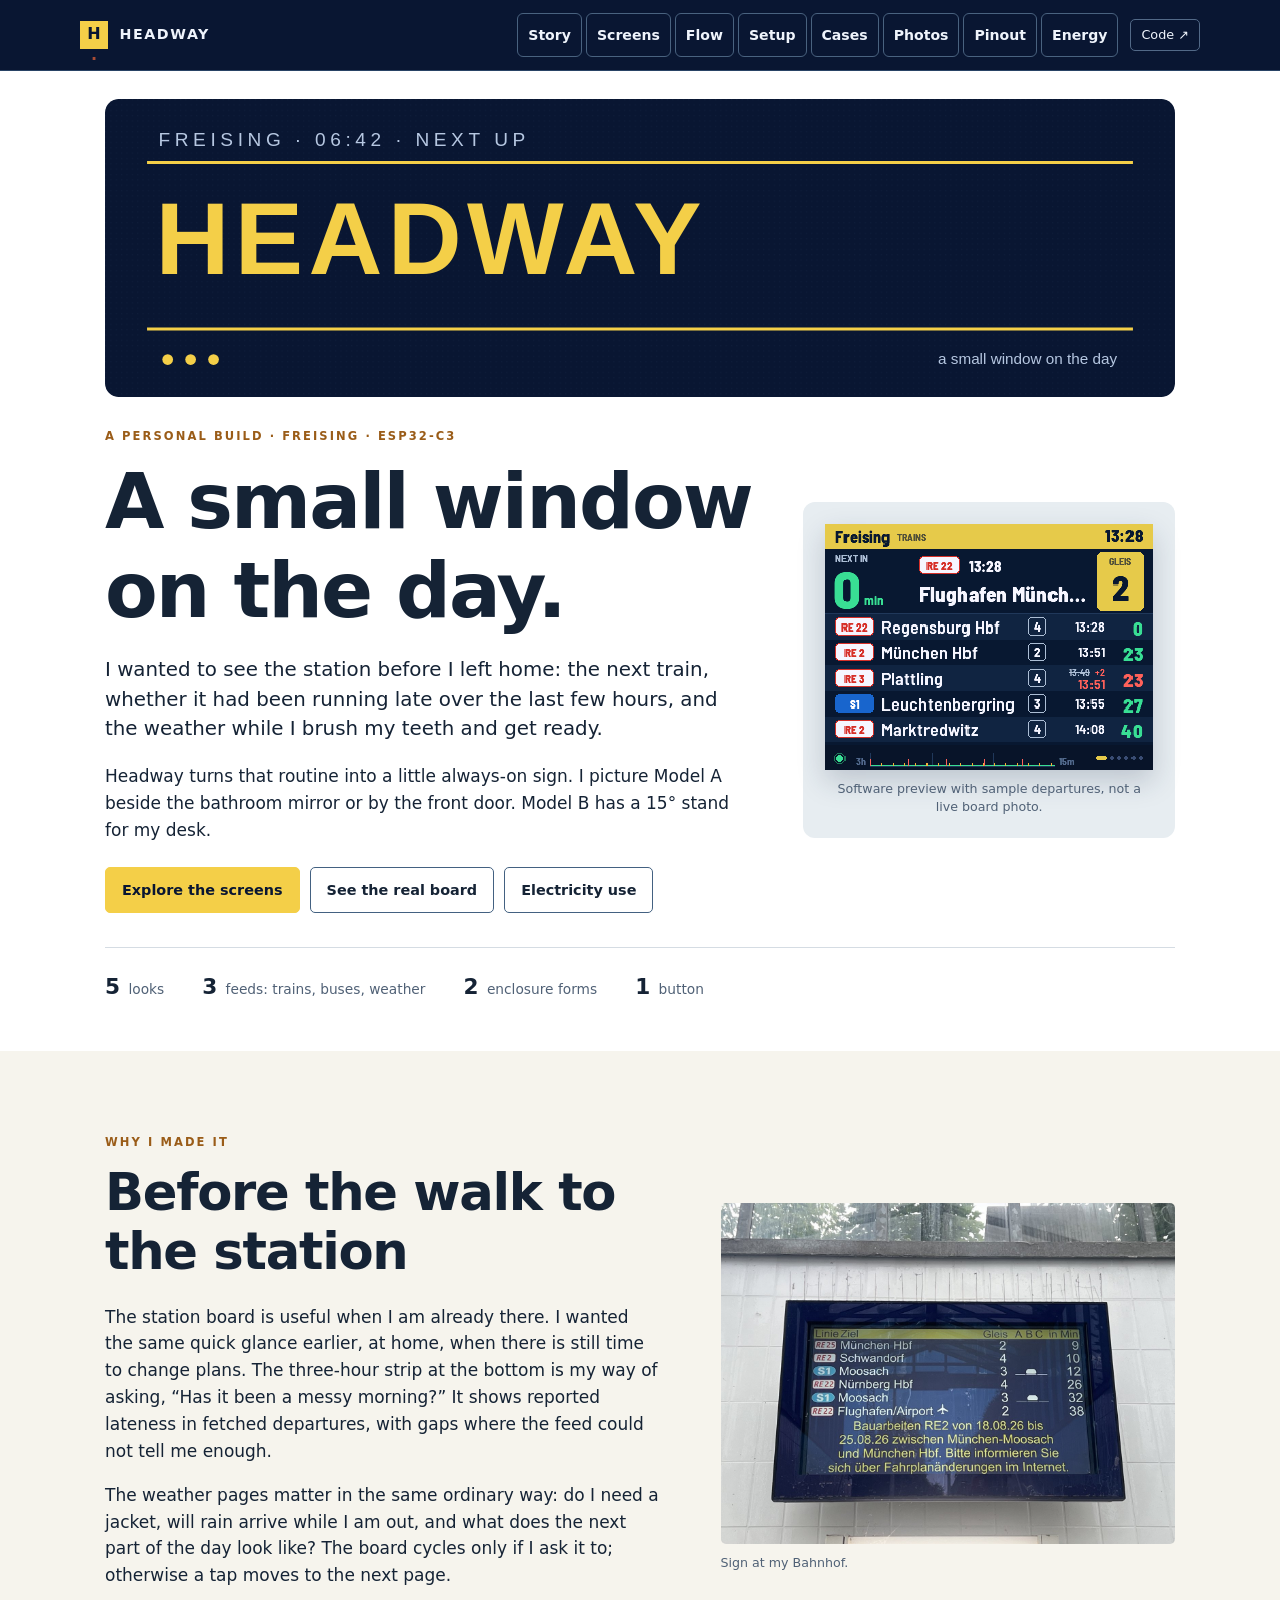
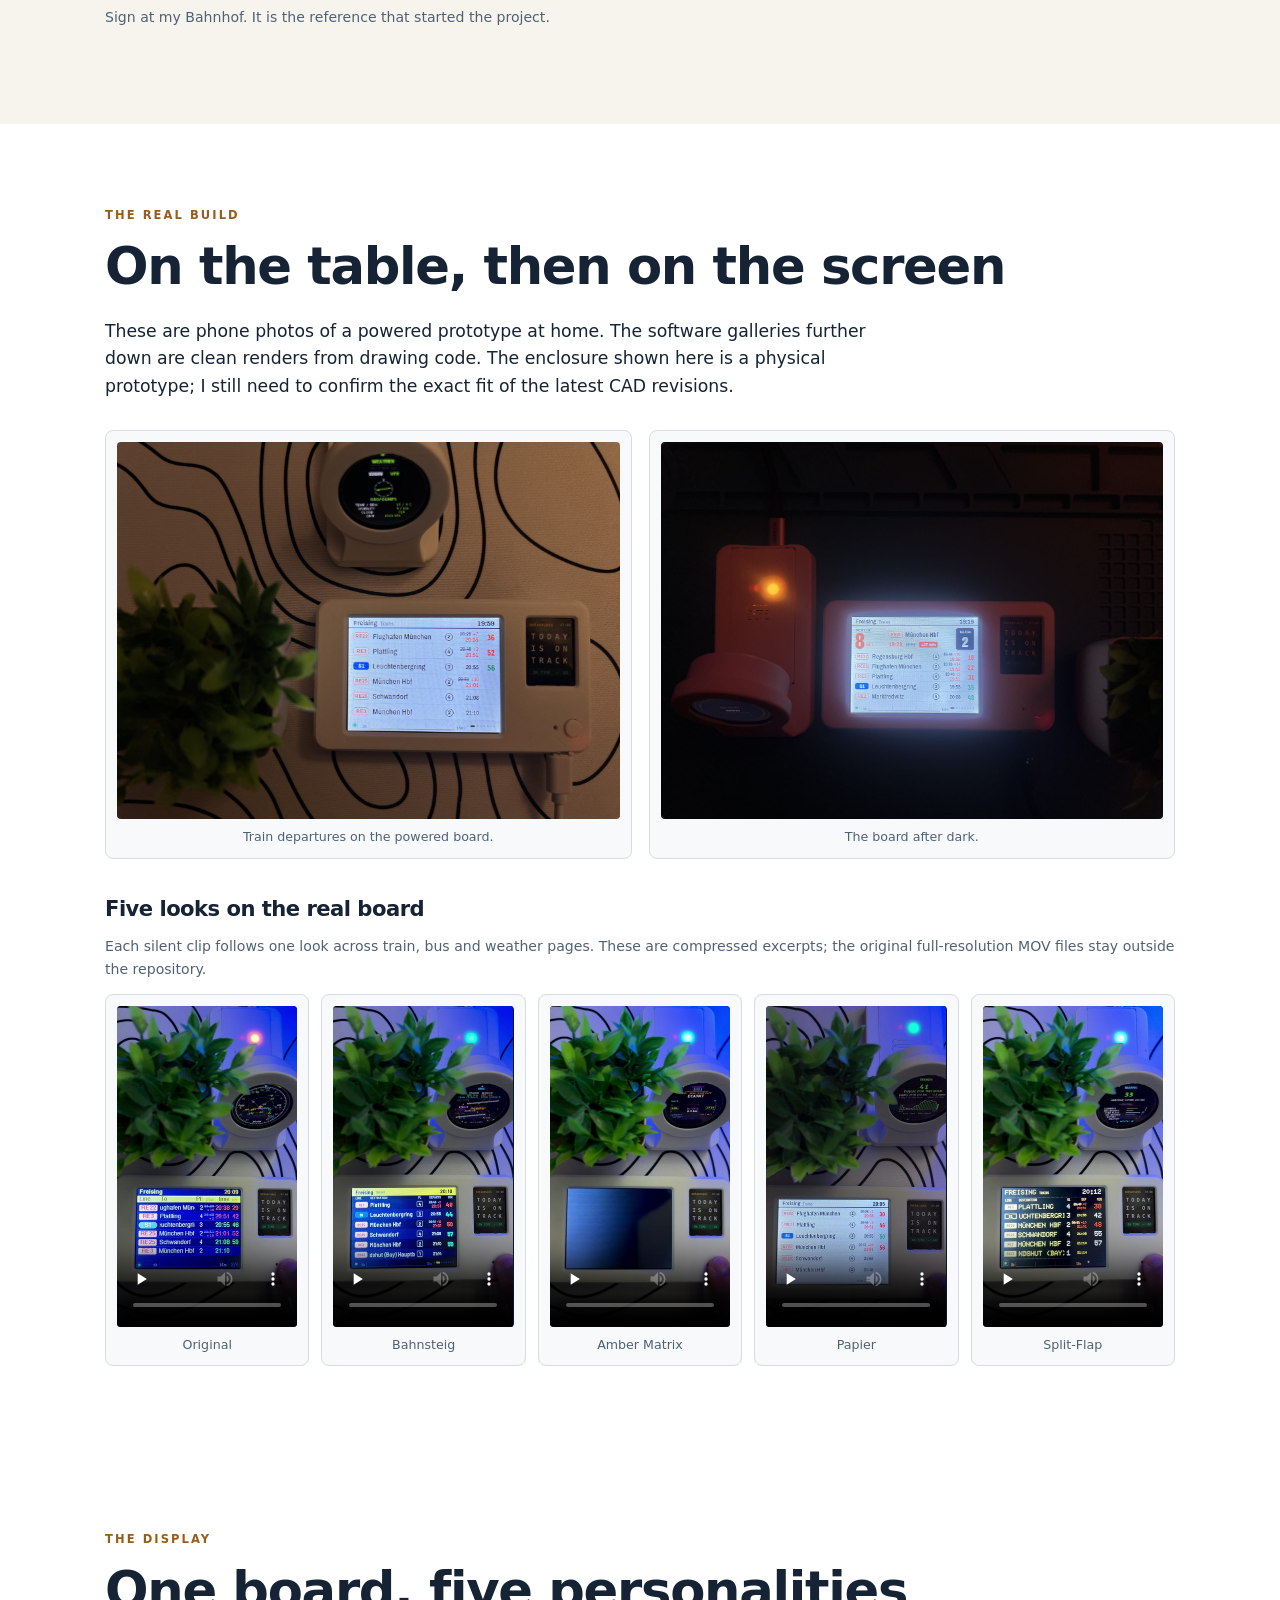
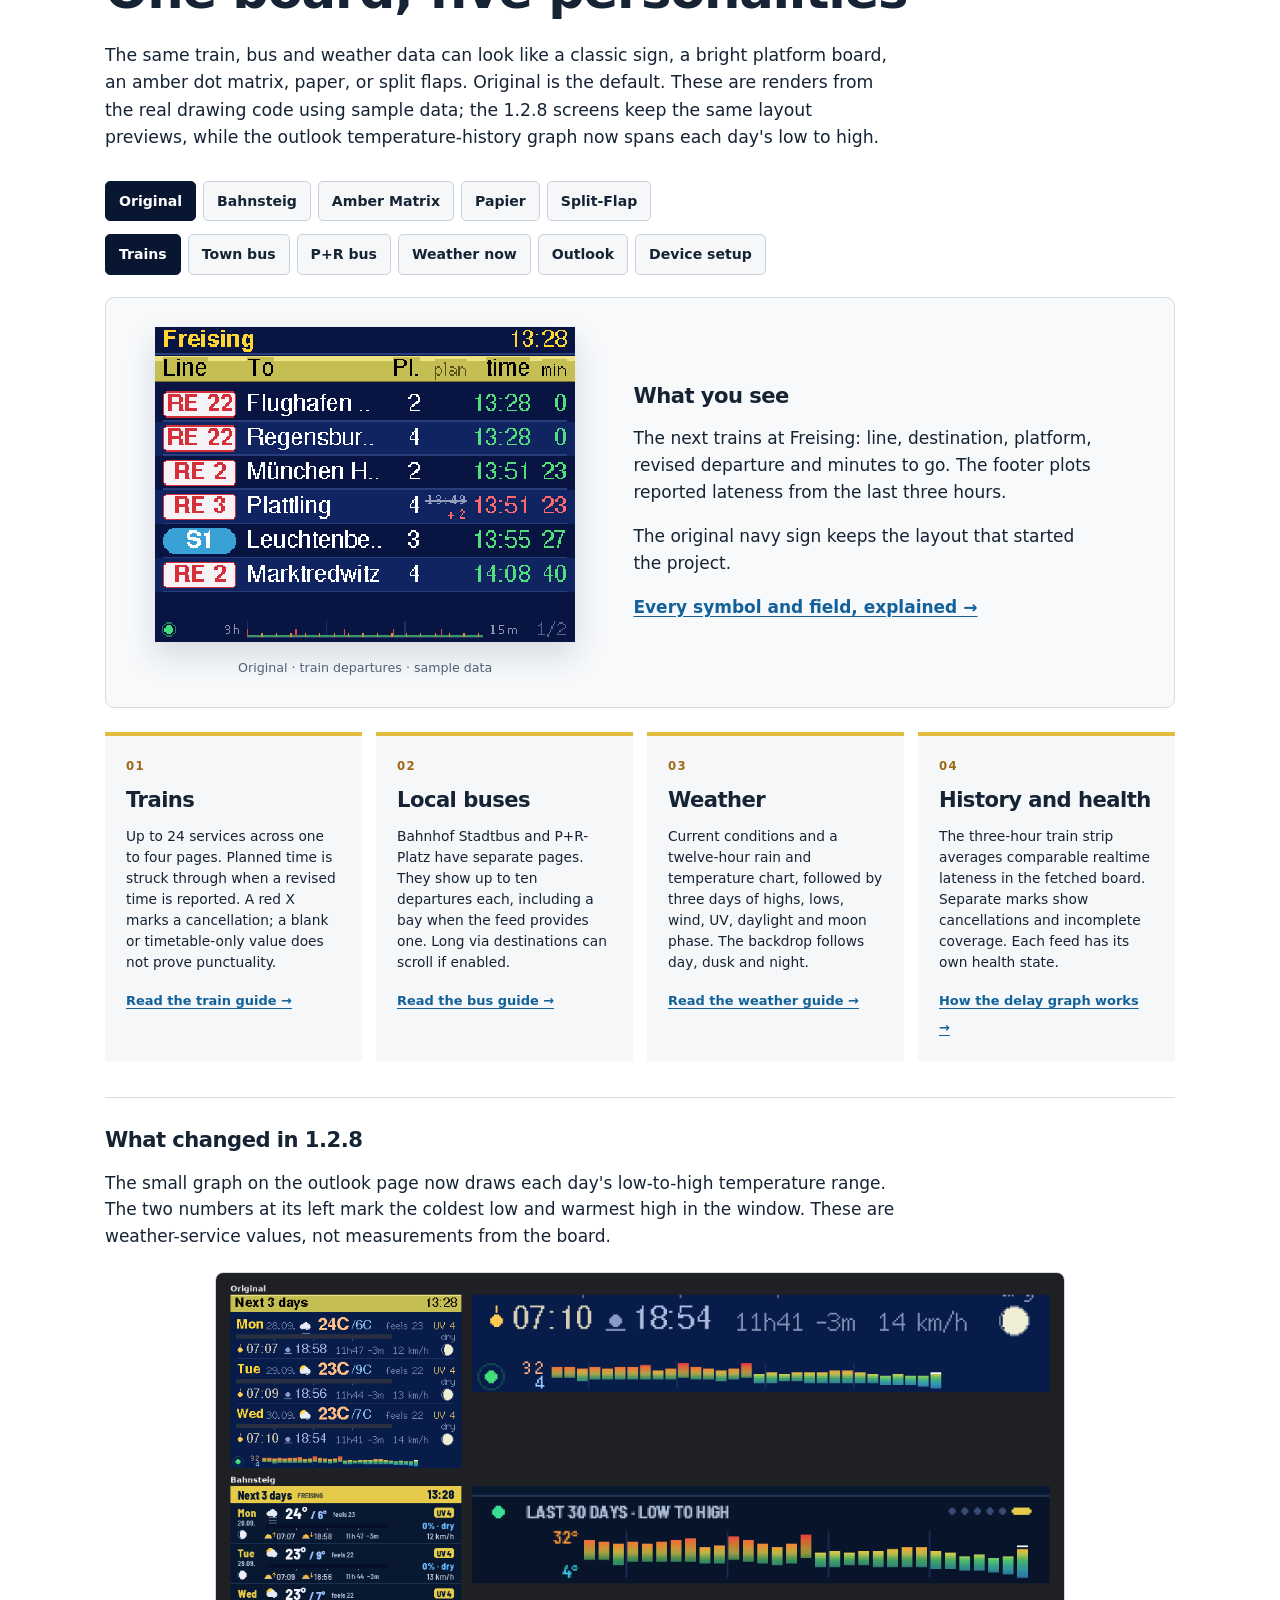
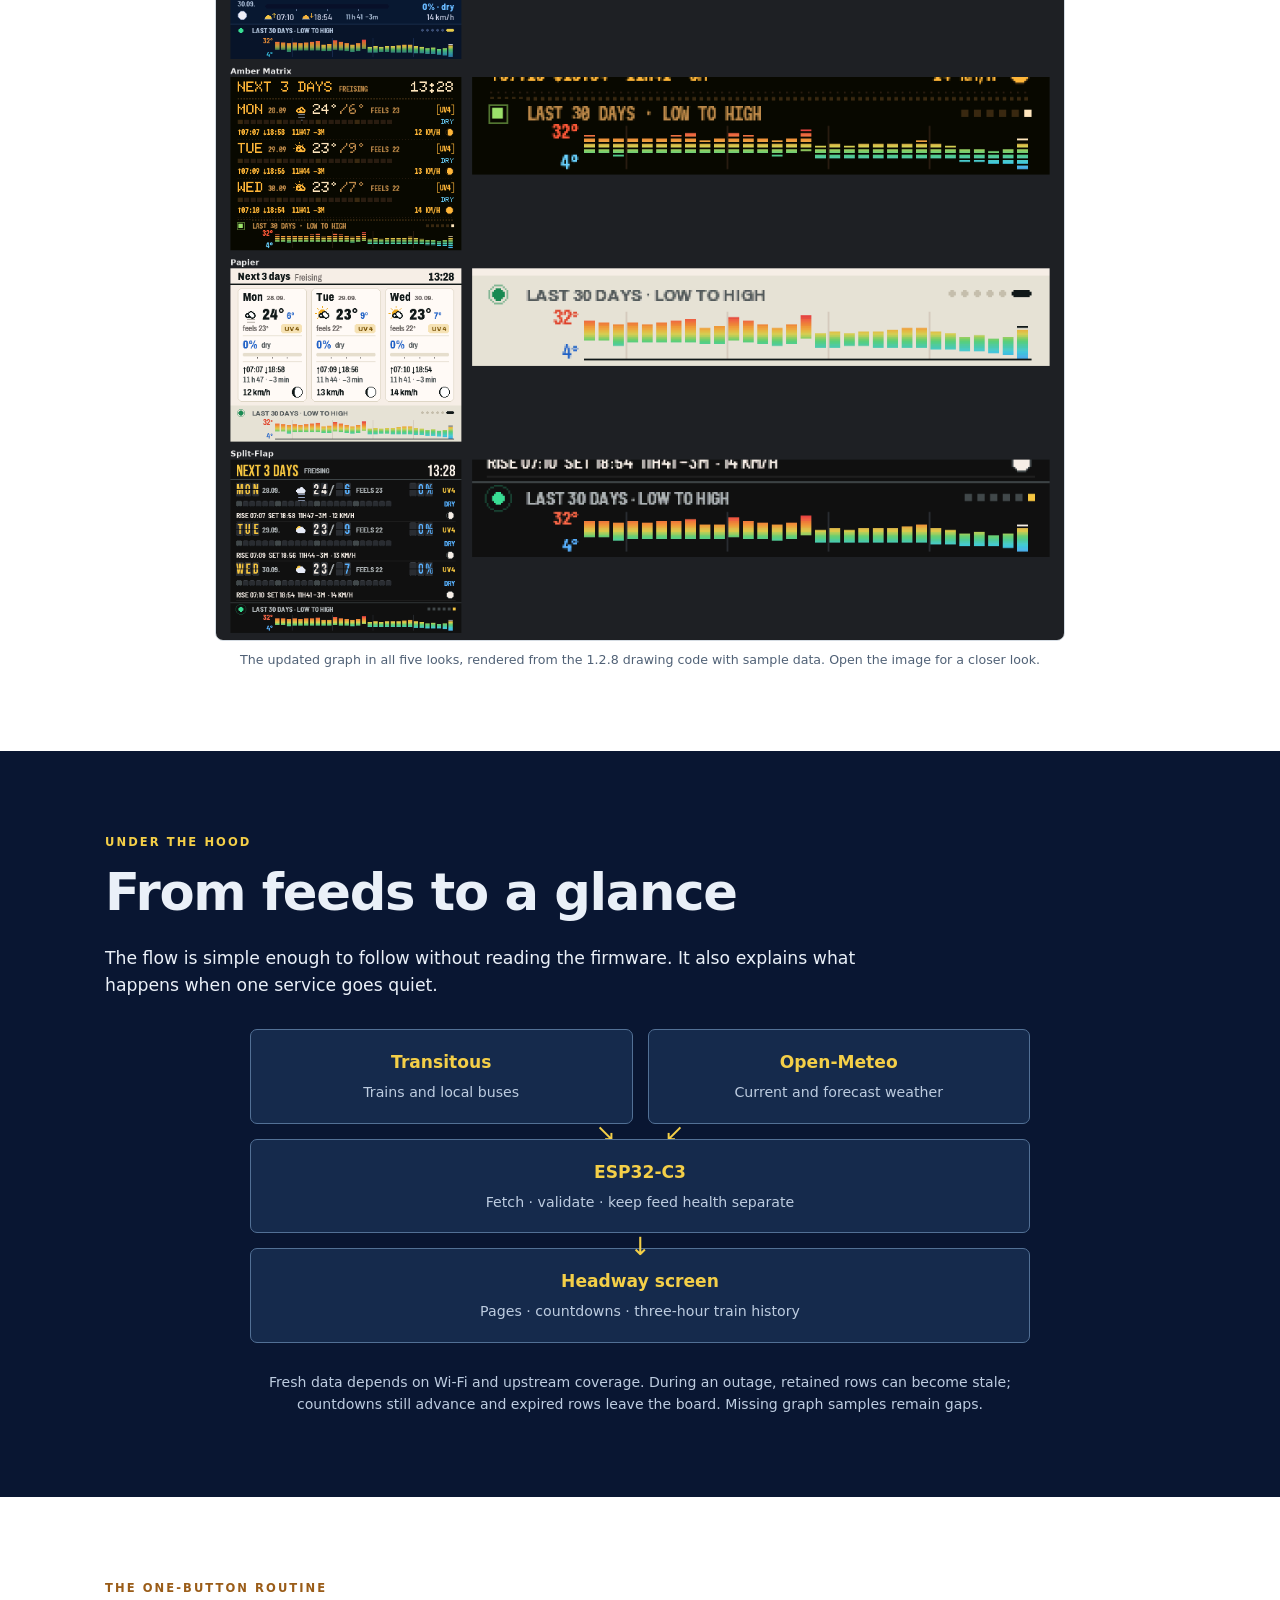
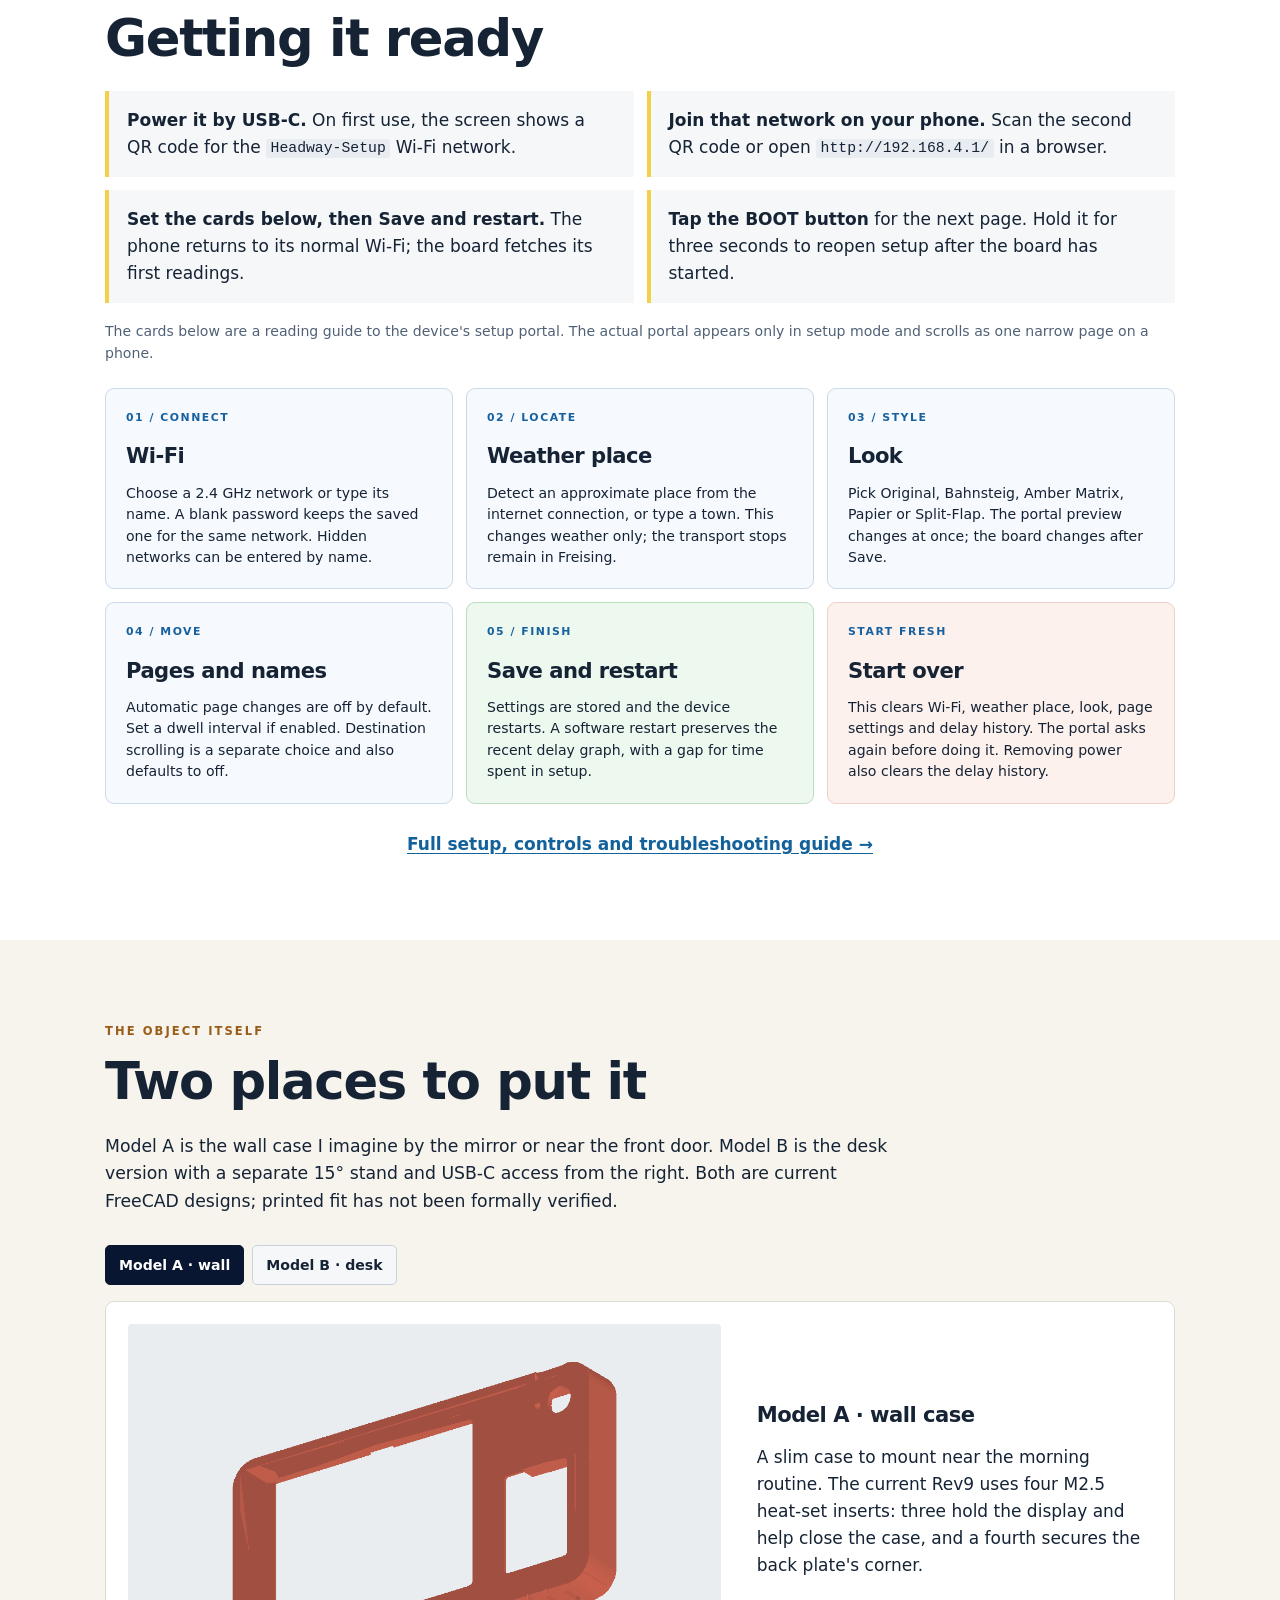
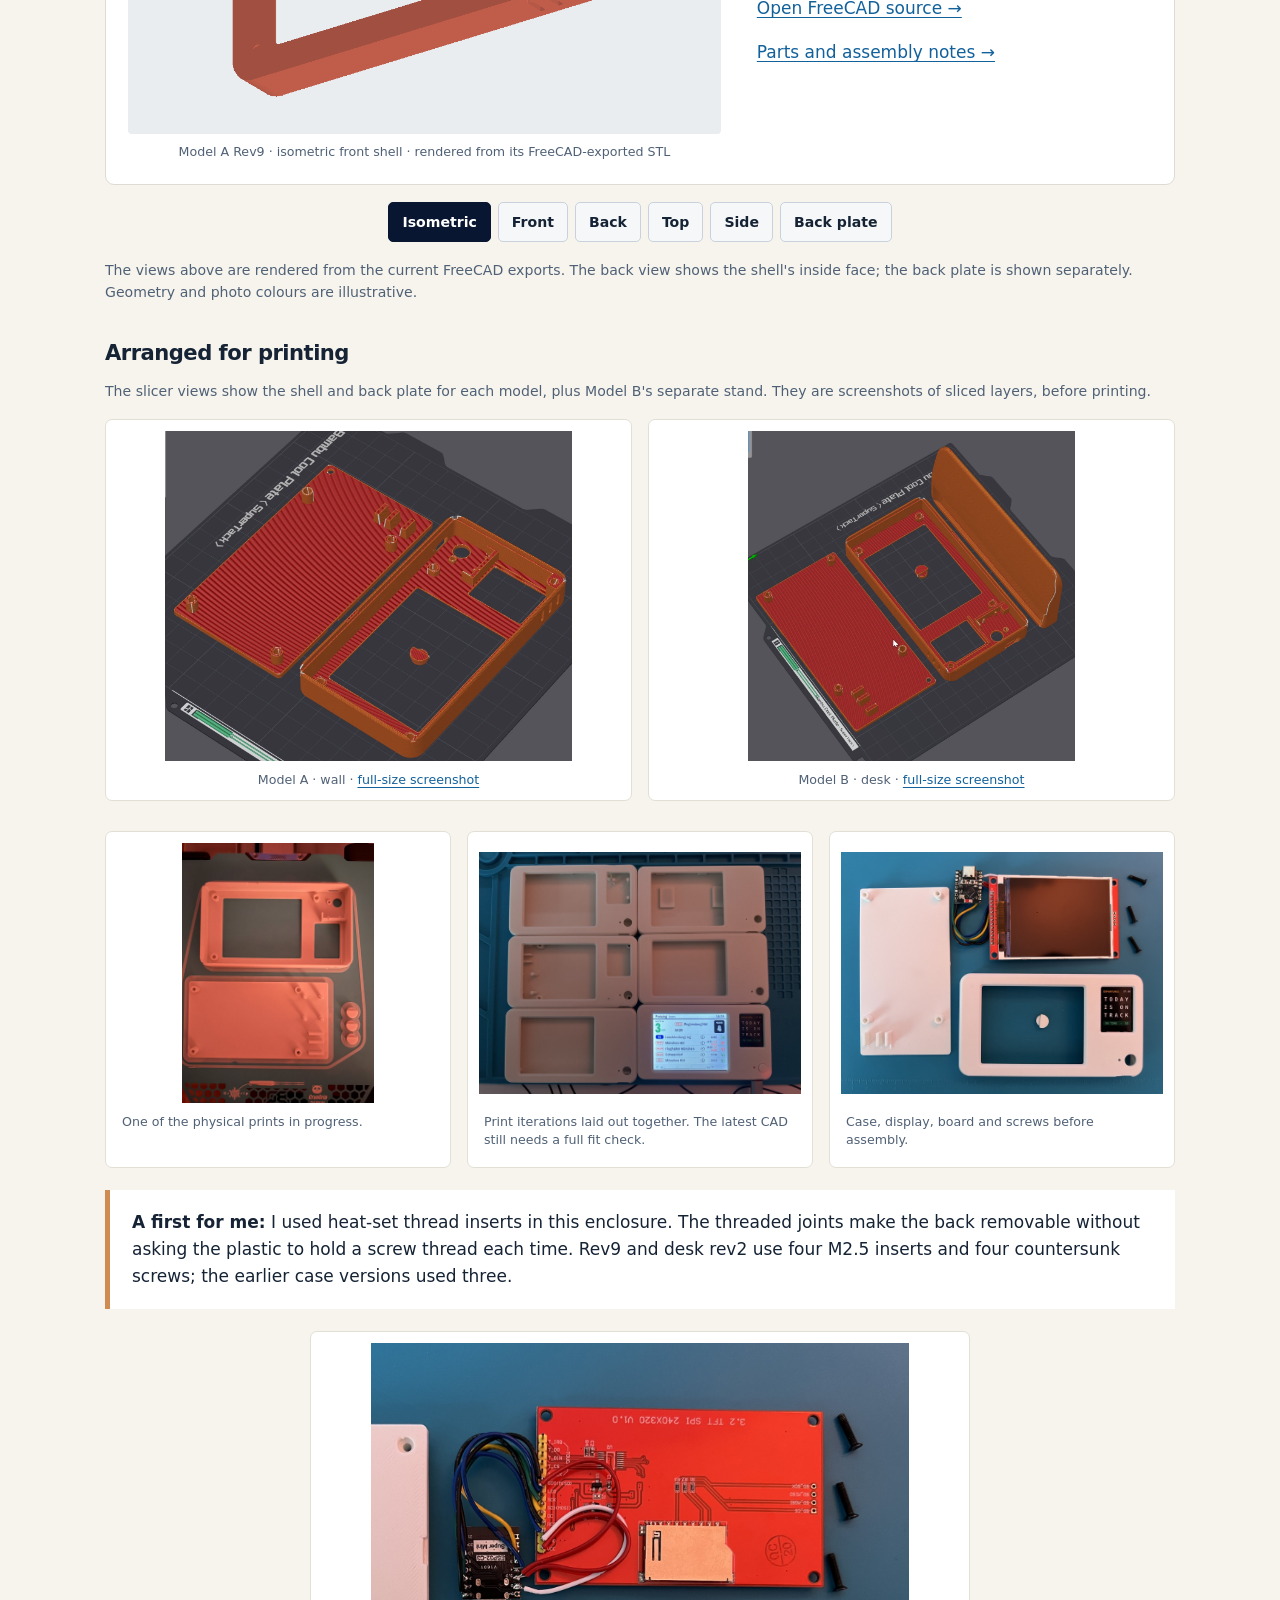
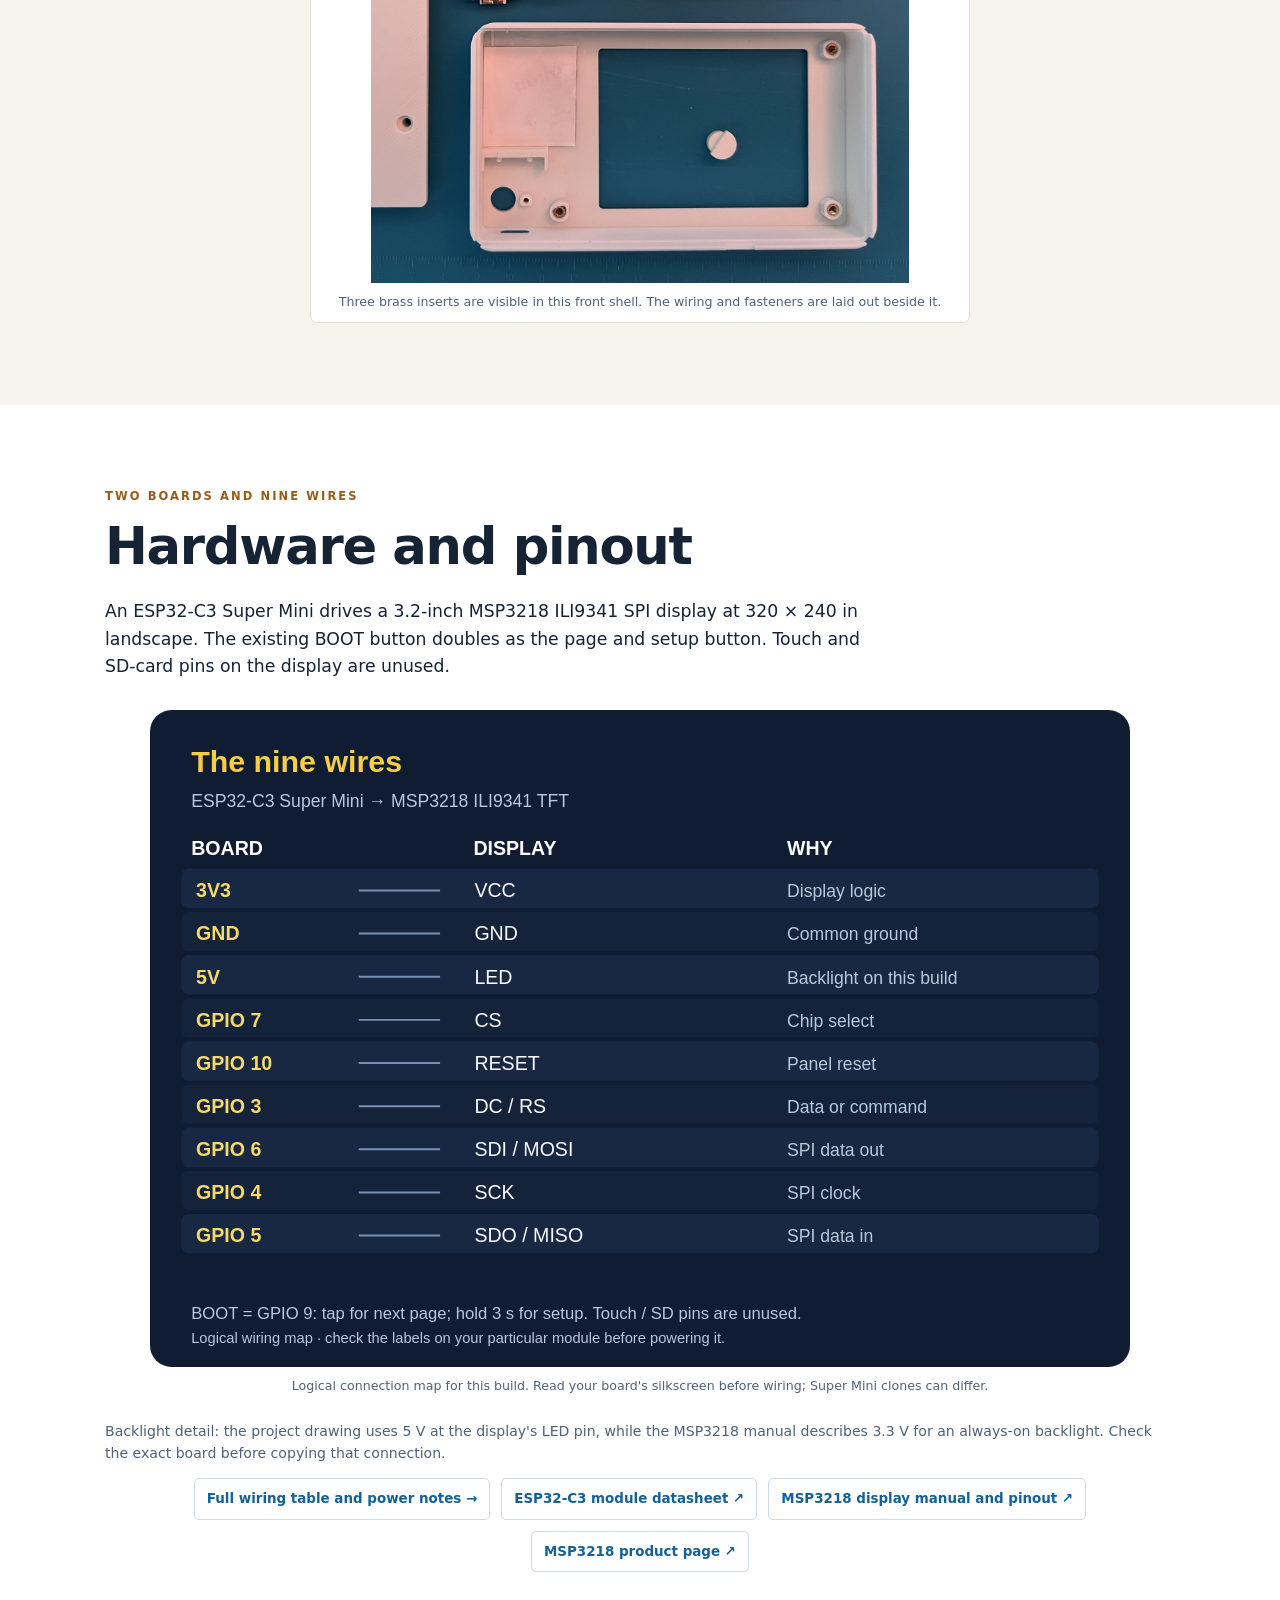
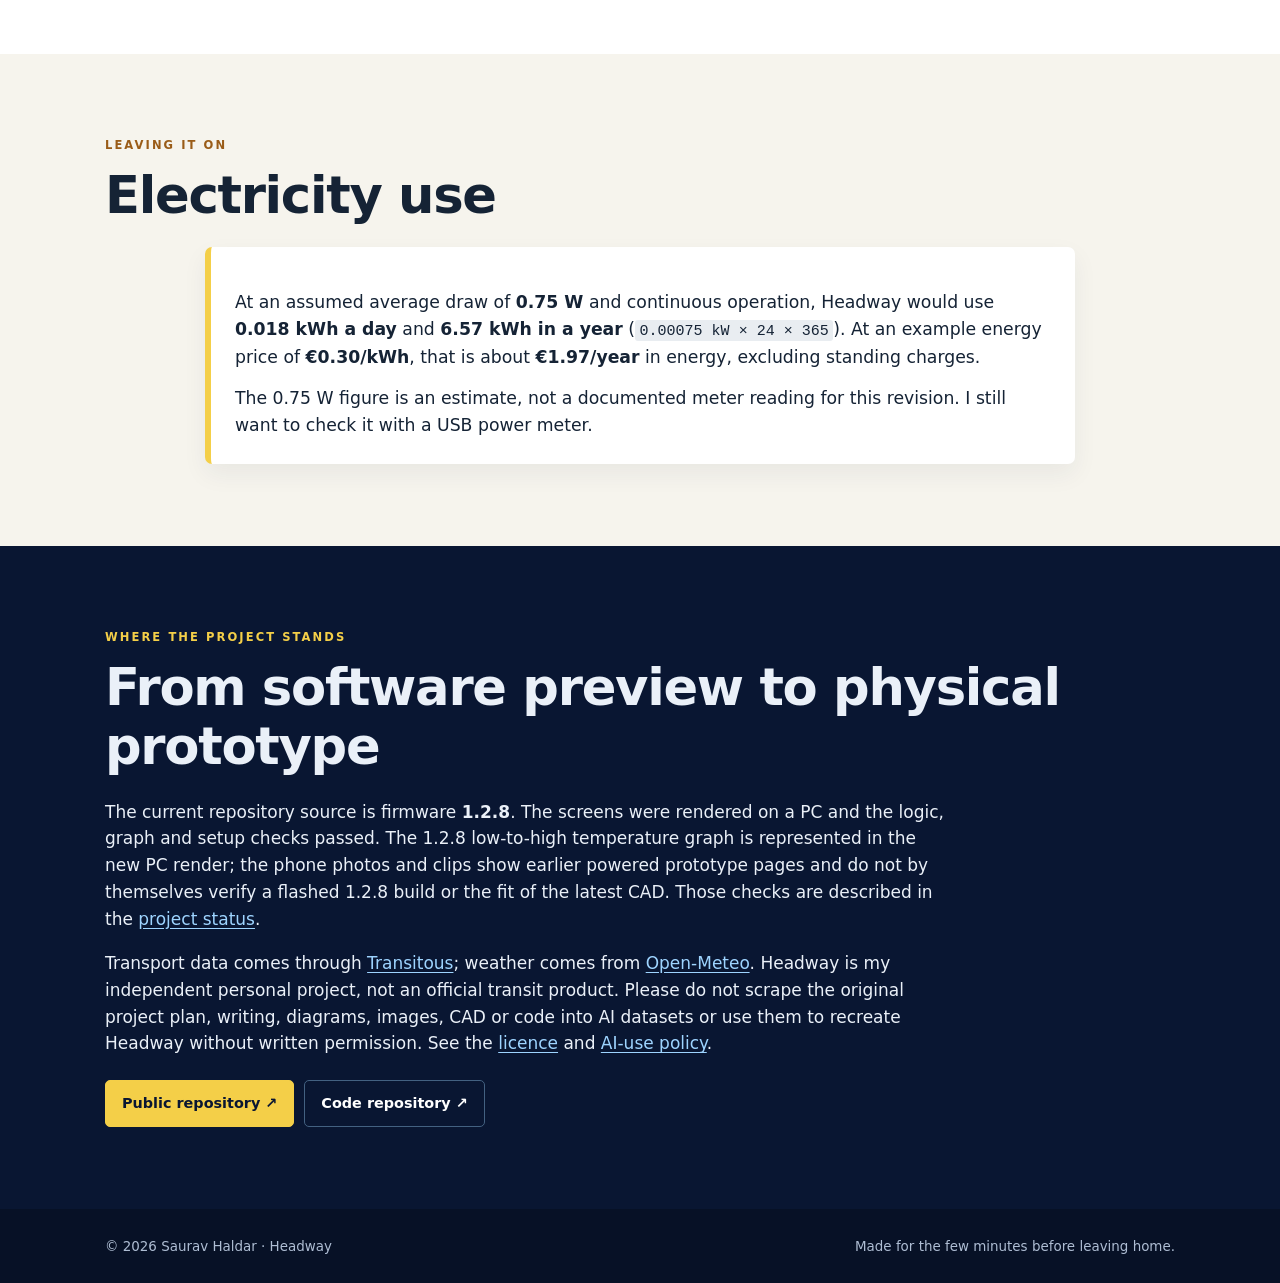
==== commit b9299ac9: "Update Headway showcase with prototype media and 1.2.8 guide" ====
--- a/docs/index.html
+++ b/docs/index.html
@@ -53,14 +53,14 @@
       <p class="eyebrow">The real build</p><h2>On the table, then on the screen</h2>
       <p class="section-intro">These are phone photos of a powered prototype at home. The software galleries further down are clean renders from drawing code. The enclosure shown here is a physical prototype; I still need to confirm the exact fit of the latest CAD revisions.</p>
       <div class="photo-grid"><figure><img src="assets/powered-board.jpg" alt="Powered Headway prototype showing train departures at home" loading="lazy"><figcaption>Train departures on the powered board.</figcaption></figure><figure><img src="assets/night-board.jpg" alt="Headway prototype lit up after dark" loading="lazy"><figcaption>The board after dark.</figcaption></figure></div>
-      <h3 class="clip-heading">A few moments from the phone videos</h3>
-      <p class="small-note">Short looping excerpts from the new recordings. The original MOV files stay outside the repository.</p>
-      <div class="clip-grid"><figure><img src="assets/headway-demo-1734.webp" alt="Loop of Headway starting" loading="lazy"><figcaption>Starting</figcaption></figure><figure><img src="assets/headway-demo-1735.webp" alt="Loop of a weather screen on Headway" loading="lazy"><figcaption>Weather</figcaption></figure><figure><img src="assets/headway-demo-1736.webp" alt="Loop of device status on Headway" loading="lazy"><figcaption>Status</figcaption></figure><figure><img src="assets/headway-demo-1737.webp" alt="Loop of Headway's intro screen" loading="lazy"><figcaption>Intro</figcaption></figure></div>
+      <h3 class="clip-heading">Five looks on the real board</h3>
+      <p class="small-note">Each silent clip follows one look across train, bus and weather pages. These are compressed excerpts; the original full-resolution MOV files stay outside the repository.</p>
+      <div class="clip-grid"><figure><video controls preload="none" playsinline poster="assets/headway-original-poster.jpg" aria-label="Original look on the Headway board"><source src="assets/headway-original.webm" type="video/webm"><a href="assets/headway-original.webm">Open Original clip</a></video><figcaption>Original</figcaption></figure><figure><video controls preload="none" playsinline poster="assets/headway-bahnsteig-poster.jpg" aria-label="Bahnsteig look on the Headway board"><source src="assets/headway-bahnsteig.webm" type="video/webm"><a href="assets/headway-bahnsteig.webm">Open Bahnsteig clip</a></video><figcaption>Bahnsteig</figcaption></figure><figure><video controls preload="none" playsinline poster="assets/headway-amber-matrix-poster.jpg" aria-label="Amber Matrix look on the Headway board"><source src="assets/headway-amber-matrix.webm" type="video/webm"><a href="assets/headway-amber-matrix.webm">Open Amber Matrix clip</a></video><figcaption>Amber Matrix</figcaption></figure><figure><video controls preload="none" playsinline poster="assets/headway-papier-poster.jpg" aria-label="Papier look on the Headway board"><source src="assets/headway-papier.webm" type="video/webm"><a href="assets/headway-papier.webm">Open Papier clip</a></video><figcaption>Papier</figcaption></figure><figure><video controls preload="none" playsinline poster="assets/headway-split-flap-poster.jpg" aria-label="Split-Flap look on the Headway board"><source src="assets/headway-split-flap.webm" type="video/webm"><a href="assets/headway-split-flap.webm">Open Split-Flap clip</a></video><figcaption>Split-Flap</figcaption></figure></div>
     </section>
 
     <section id="screens" class="section wrap">
       <p class="eyebrow">The display</p><h2>One board, five personalities</h2>
-      <p class="section-intro">The same train, bus and weather data can look like a classic sign, a bright platform board, an amber dot matrix, paper, or split flaps. Original is the default. These are renders from the real drawing code using sample data; the 1.2.7 screens are unchanged from these 1.2.6 previews apart from the boot version.</p>
+      <p class="section-intro">The same train, bus and weather data can look like a classic sign, a bright platform board, an amber dot matrix, paper, or split flaps. Original is the default. These are renders from the real drawing code using sample data; the 1.2.8 screens keep the same layout previews, while the outlook temperature-history graph now spans each day's low to high.</p>
       <div class="controls" aria-label="Choose a look"><button class="theme-choice active" data-theme="O" aria-pressed="true">Original</button><button class="theme-choice" data-theme="A" aria-pressed="false">Bahnsteig</button><button class="theme-choice" data-theme="B" aria-pressed="false">Amber Matrix</button><button class="theme-choice" data-theme="C" aria-pressed="false">Papier</button><button class="theme-choice" data-theme="F" aria-pressed="false">Split-Flap</button></div>
       <div class="controls secondary" aria-label="Choose a page"><button class="page-choice active" data-page="2_trains" aria-pressed="true">Trains</button><button class="page-choice" data-page="3_stadtbus" aria-pressed="false">Town bus</button><button class="page-choice" data-page="4_pr" aria-pressed="false">P+R bus</button><button class="page-choice" data-page="5_weather" aria-pressed="false">Weather now</button><button class="page-choice" data-page="6_outlook" aria-pressed="false">Outlook</button><button class="page-choice" data-page="8_setup" aria-pressed="false">Device setup</button></div>
       <div class="preview-card"><figure><a id="preview-link" href="previews_v1.2.6/O_2_trains.png"><img id="preview" src="previews_v1.2.6/O_2_trains.png" alt="Original theme, sample train page" width="320" height="240"></a><figcaption id="preview-caption">Original · train departures · sample data</figcaption></figure><div class="preview-notes"><h3>What you see</h3><p id="page-description">The next trains at Freising: line, destination, platform, revised departure and minutes to go. The footer plots reported lateness from the last three hours.</p><p id="theme-description">The original navy sign keeps the layout that started the project.</p><a href="https://github.com/haldarsaurav/Headway/blob/main/docs/FEATURE_GUIDE.md">Every symbol and field, explained →</a></div></div>
@@ -69,6 +69,11 @@
         <article><span class="step">02</span><h3>Local buses</h3><p>Bahnhof Stadtbus and P+R-Platz have separate pages. They show up to ten departures each, including a bay when the feed provides one. Long via destinations can scroll if enabled.</p><a href="https://github.com/haldarsaurav/Headway/blob/main/docs/FEATURE_GUIDE.md#bus-pages">Read the bus guide →</a></article>
         <article><span class="step">03</span><h3>Weather</h3><p>Current conditions and a twelve-hour rain and temperature chart, followed by three days of highs, lows, wind, UV, daylight and moon phase. The backdrop follows day, dusk and night.</p><a href="https://github.com/haldarsaurav/Headway/blob/main/docs/FEATURE_GUIDE.md#weather-now">Read the weather guide →</a></article>
         <article><span class="step">04</span><h3>History and health</h3><p>The three-hour train strip averages comparable realtime lateness in the fetched board. Separate marks show cancellations and incomplete coverage. Each feed has its own health state.</p><a href="https://github.com/haldarsaurav/Headway/blob/main/docs/DELAY_GRAPH.md">How the delay graph works →</a></article>
+      </div>
+      <div class="history-update">
+        <h3>What changed in 1.2.8</h3>
+        <p>The small graph on the outlook page now draws each day's low-to-high temperature range. The two numbers at its left mark the coldest low and warmest high in the window. These are weather-service values, not measurements from the board.</p>
+        <figure><a href="assets/temperature-history-1.2.8.png"><img src="assets/temperature-history-1.2.8.png" alt="All five Headway looks showing the updated 30-day low-to-high temperature history" loading="lazy"></a><figcaption>The updated graph in all five looks, rendered from the 1.2.8 drawing code with sample data. Open the image for a closer look.</figcaption></figure>
       </div>
     </section>
 
@@ -100,8 +105,11 @@
         <div class="model-main"><figure><img id="model-image" src="../enclosure/model_A/rev9/images/isometric.png" alt="Isometric CAD view of Model A wall enclosure front shell" loading="lazy"><figcaption id="model-caption">Model A Rev9 · isometric front shell · rendered from its FreeCAD-exported STL</figcaption></figure><div><h3 id="model-heading">Model A · wall case</h3><p id="model-description">A slim case to mount near the morning routine. The current Rev9 uses four M2.5 heat-set inserts: three hold the display and help close the case, and a fourth secures the back plate's corner.</p><p><a id="model-cad" href="../enclosure/model_A/rev9/Headway_enclosure_rev9.FCStd">Open FreeCAD source →</a></p><p><a id="model-build" href="../enclosure/model_A/rev9/README_REV9.md">Parts and assembly notes →</a></p></div></div>
         <div class="view-choices" aria-label="Choose a CAD view"><button class="view-choice active" data-view="isometric" aria-pressed="true">Isometric</button><button class="view-choice" data-view="front" aria-pressed="false">Front</button><button class="view-choice" data-view="back" aria-pressed="false">Back</button><button class="view-choice" data-view="top" aria-pressed="false">Top</button><button class="view-choice" data-view="side" aria-pressed="false">Side</button><button class="view-choice" data-view="back_plate" aria-pressed="false">Back plate</button><button class="view-choice" data-view="stand" aria-pressed="false" hidden>Stand</button></div>
         <p class="small-note">The views above are rendered from the current FreeCAD exports. The back view shows the shell's inside face; the back plate is shown separately. Geometry and photo colours are illustrative.</p>
+        <h3 class="clip-heading">Arranged for printing</h3><p class="small-note">The slicer views show the shell and back plate for each model, plus Model B's separate stand. They are screenshots of sliced layers, before printing.</p>
+        <div class="slicer-grid"><figure><a href="../enclosure/slicer/modelA.png"><img src="assets/slicer-model-a.webp" alt="Model A wall shell and back plate arranged on a slicer bed" loading="lazy"></a><figcaption>Model A · wall · <a href="../enclosure/slicer/modelA.png">full-size screenshot</a></figcaption></figure><figure><a href="../enclosure/slicer/modelB.png"><img src="assets/slicer-model-b.webp" alt="Model B desk shell, back plate and stand arranged on a slicer bed" loading="lazy"></a><figcaption>Model B · desk · <a href="../enclosure/slicer/modelB.png">full-size screenshot</a></figcaption></figure></div>
         <div class="print-grid"><figure><img src="assets/print-warm.jpg" alt="Headway case parts on the printer bed under warm light" loading="lazy"><figcaption>One of the physical prints in progress.</figcaption></figure><figure><img src="assets/print-revisions.jpg" alt="Printed Headway enclosure revisions laid out on a blue mat" loading="lazy"><figcaption>Print iterations laid out together. The latest CAD still needs a full fit check.</figcaption></figure><figure><img src="assets/assembly-parts.jpg" alt="Enclosure, display, ESP32-C3 and screws laid out before assembly" loading="lazy"><figcaption>Case, display, board and screws before assembly.</figcaption></figure></div>
         <div class="insert-note"><strong>A first for me:</strong> I used heat-set thread inserts in this enclosure. The threaded joints make the back removable without asking the plastic to hold a screw thread each time. Rev9 and desk rev2 use four M2.5 inserts and four countersunk screws; the earlier case versions used three.</div>
+        <figure class="inserts-photo"><img src="assets/thread-inserts.jpg" alt="Assembly view with three brass threaded inserts visible in the white front shell beside an ESP32-C3, display and screws" loading="lazy"><figcaption>Three brass inserts are visible in this front shell. The wiring and fasteners are laid out beside it.</figcaption></figure>
       </div>
     </section>
 
@@ -117,7 +125,7 @@
       <div class="energy"><p>At an assumed average draw of <strong>0.75 W</strong> and continuous operation, Headway would use <strong>0.018 kWh a day</strong> and <strong>6.57 kWh in a year</strong> (<code>0.00075 kW × 24 × 365</code>). At an example energy price of <strong>€0.30/kWh</strong>, that is about <strong>€1.97/year</strong> in energy, excluding standing charges.</p><p>The 0.75 W figure is an estimate, not a documented meter reading for this revision. I still want to check it with a USB power meter.</p></div>
     </div></section>
 
-    <section class="section dark last"><div class="wrap"><p class="eyebrow">Where the project stands</p><h2>From software preview to physical prototype</h2><p>The current repository source is firmware <strong>1.2.7</strong>. The screens were rendered on a PC and the logic, graph and setup checks passed. The new photos and clips show a powered prototype, but they do not by themselves verify a 1.2.7 build or the fit of the latest CAD. Those checks are described in the <a href="https://github.com/haldarsaurav/Headway/blob/main/docs/PROJECT_STATUS.md">project status</a>.</p><p>Transport data comes through <a href="https://transitous.org/">Transitous</a>; weather comes from <a href="https://open-meteo.com/">Open-Meteo</a>. Headway is my independent personal project, not an official transit product. Please do not scrape the original project plan, writing, diagrams, images, CAD or code into AI datasets or use them to recreate Headway without written permission. See the <a href="https://github.com/haldarsaurav/Headway/blob/main/LICENSE">licence</a> and <a href="https://github.com/haldarsaurav/Headway/blob/main/AI_POLICY.md">AI-use policy</a>.</p><div class="actions"><a class="button primary" href="https://github.com/haldarsaurav/Headway">Public repository ↗</a><a class="button" href="https://github.com/haldarsaurav/Headway_code">Code repository ↗</a></div></div></section>
+    <section class="section dark last"><div class="wrap"><p class="eyebrow">Where the project stands</p><h2>From software preview to physical prototype</h2><p>The current repository source is firmware <strong>1.2.8</strong>. The screens were rendered on a PC and the logic, graph and setup checks passed. The 1.2.8 low-to-high temperature graph is represented in the new PC render; the phone photos and clips show earlier powered prototype pages and do not by themselves verify a flashed 1.2.8 build or the fit of the latest CAD. Those checks are described in the <a href="https://github.com/haldarsaurav/Headway/blob/main/docs/PROJECT_STATUS.md">project status</a>.</p><p>Transport data comes through <a href="https://transitous.org/">Transitous</a>; weather comes from <a href="https://open-meteo.com/">Open-Meteo</a>. Headway is my independent personal project, not an official transit product. Please do not scrape the original project plan, writing, diagrams, images, CAD or code into AI datasets or use them to recreate Headway without written permission. See the <a href="https://github.com/haldarsaurav/Headway/blob/main/LICENSE">licence</a> and <a href="https://github.com/haldarsaurav/Headway/blob/main/AI_POLICY.md">AI-use policy</a>.</p><div class="actions"><a class="button primary" href="https://github.com/haldarsaurav/Headway">Public repository ↗</a><a class="button" href="https://github.com/haldarsaurav/Headway_code">Code repository ↗</a></div></div></section>
   </main>
   <footer><div class="wrap">© 2026 Saurav Haldar · Headway <span>Made for the few minutes before leaving home.</span></div></footer>
 </body>
--- a/docs/style.css
+++ b/docs/style.css
@@ -18,3 +18,17 @@
 .print-grid{grid-template-columns:repeat(3,minmax(0,1fr))}
 @media(max-width:650px){.print-grid{grid-template-columns:1fr}}
 .print-grid img{height:260px;aspect-ratio:auto;object-fit:contain;margin:0 auto;background:#fff}
+.clip-grid{grid-template-columns:repeat(5,minmax(0,1fr))}
+.clip-grid video{display:block;width:100%;aspect-ratio:9/16;object-fit:contain;background:#091632;border-radius:4px}
+.slicer-grid{display:grid;grid-template-columns:repeat(2,minmax(0,1fr));gap:16px;margin-top:17px}
+.slicer-grid figure{background:#fff;border:1px solid #e2dfd5;border-radius:7px;padding:11px;text-align:center}
+.slicer-grid img{display:block;width:100%;height:330px;object-fit:contain;margin:auto}
+.inserts-photo{max-width:660px;margin:22px auto 0;padding:11px;background:#fff;border:1px solid #e2dfd5;border-radius:7px;text-align:center}
+.inserts-photo img{display:block;width:100%;max-height:540px;object-fit:contain}
+@media(max-width:900px){.clip-grid{grid-template-columns:repeat(3,minmax(0,1fr))}}
+@media(max-width:650px){.clip-grid,.slicer-grid{grid-template-columns:repeat(2,minmax(0,1fr))}.slicer-grid img{height:250px}}
+@media(max-width:420px){.slicer-grid{grid-template-columns:1fr}.slicer-grid img{height:auto}}
+.history-update{margin-top:36px;padding-top:30px;border-top:1px solid var(--line)}
+.history-update p{max-width:790px}
+.history-update figure{max-width:850px;margin:22px auto 0;text-align:center}
+.history-update img{display:block;width:100%;height:auto;border:1px solid var(--line);border-radius:8px}
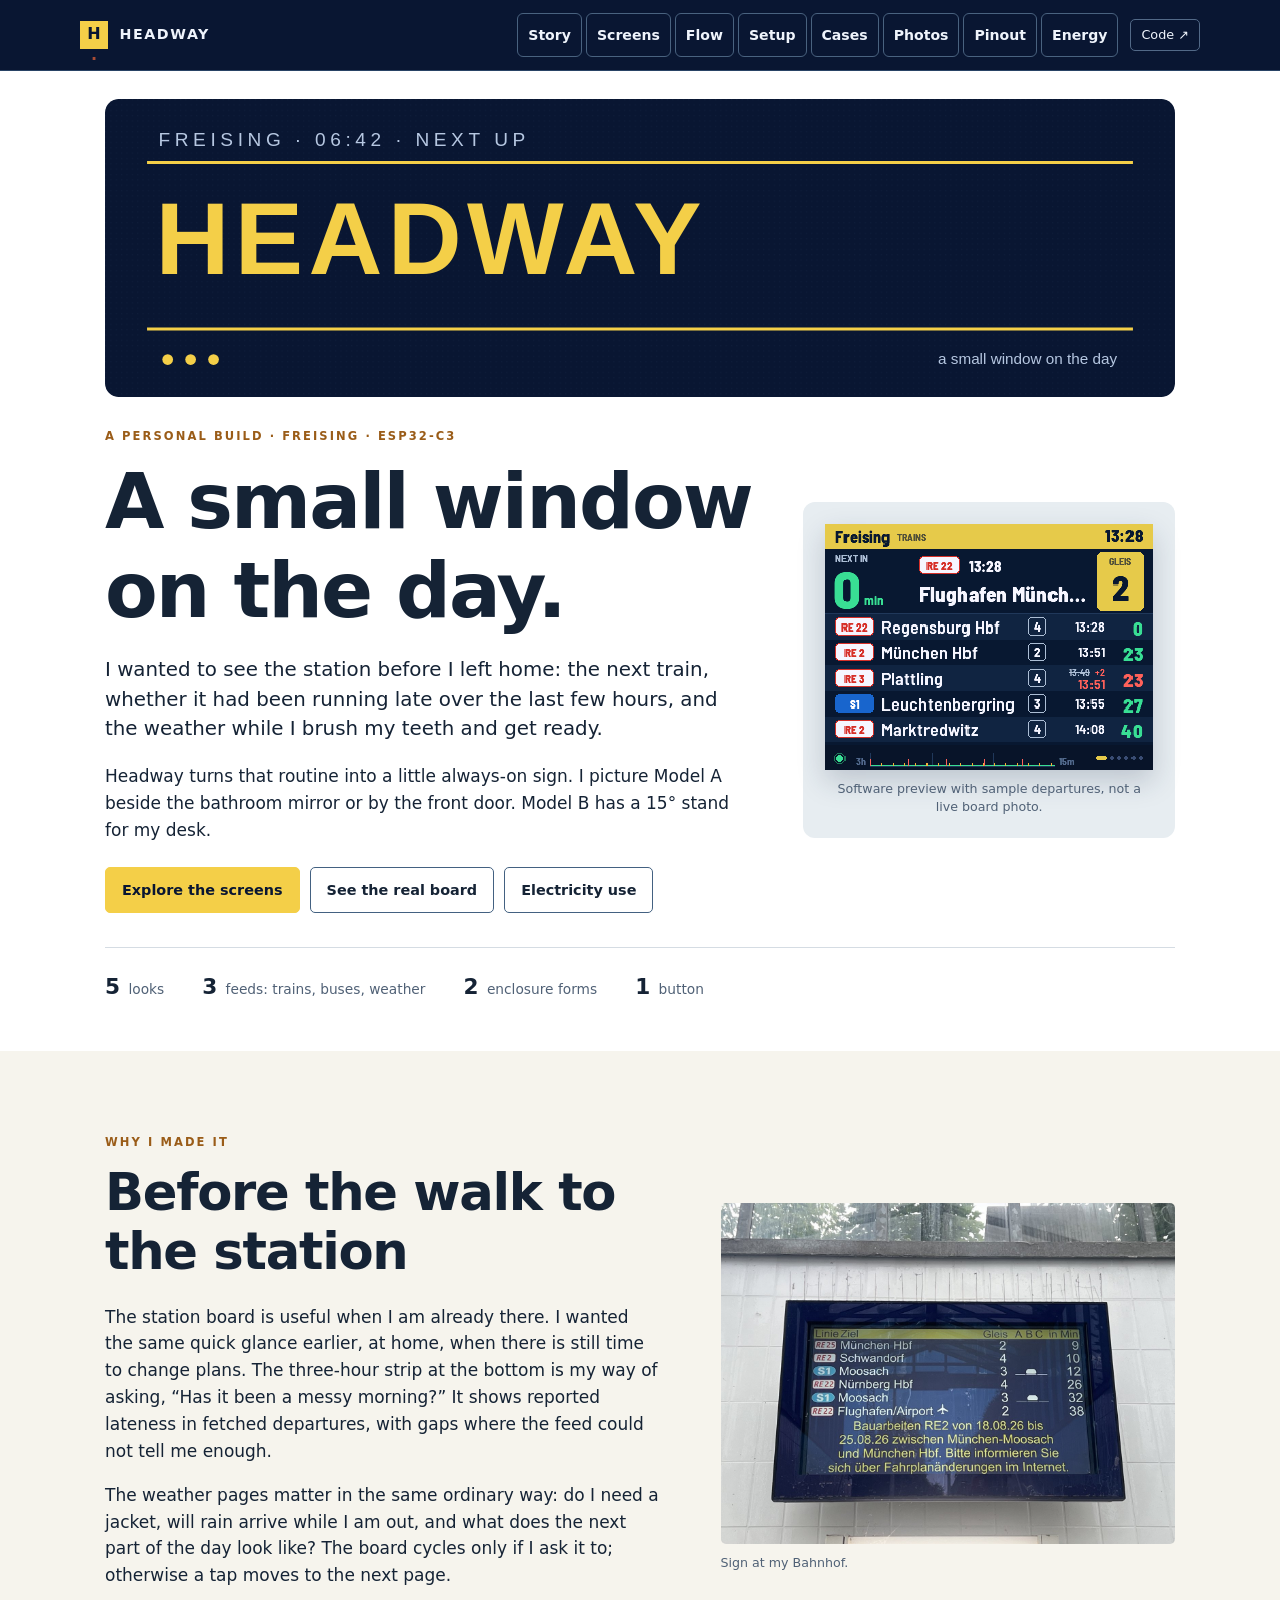
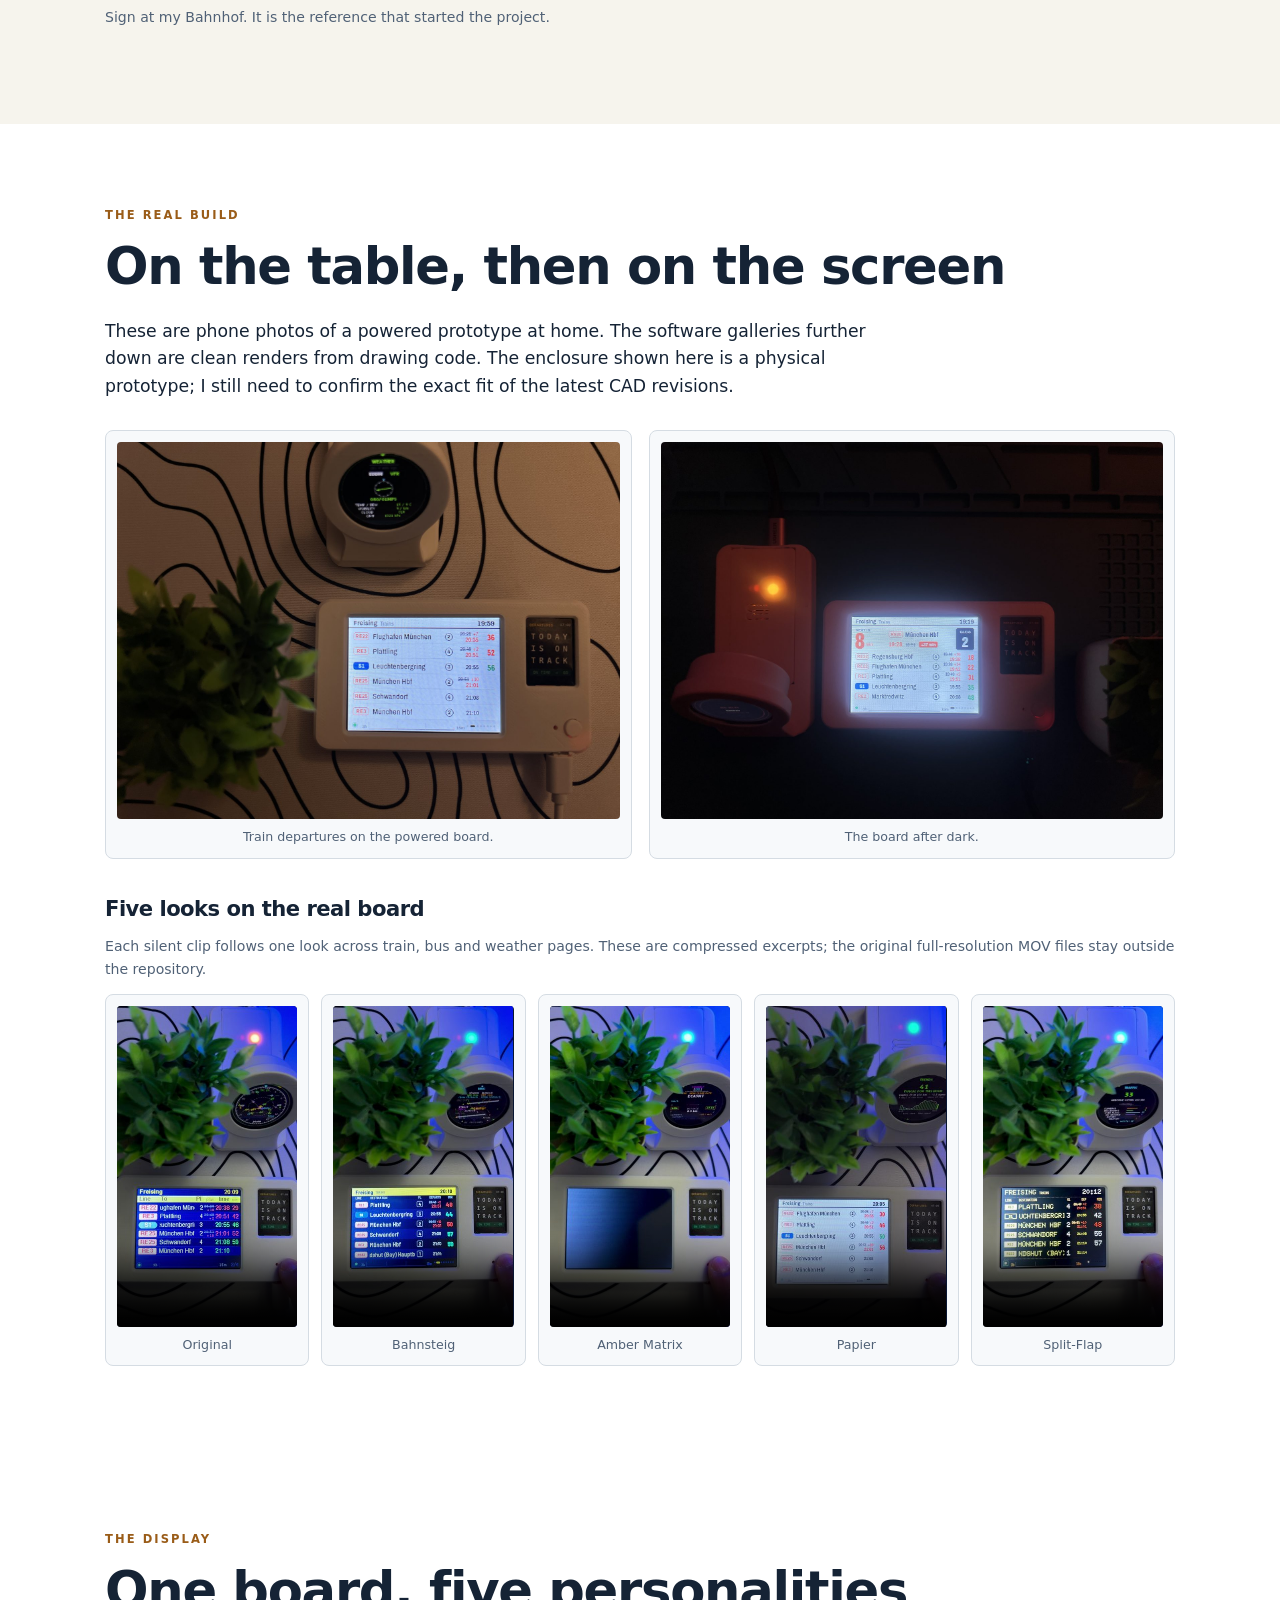
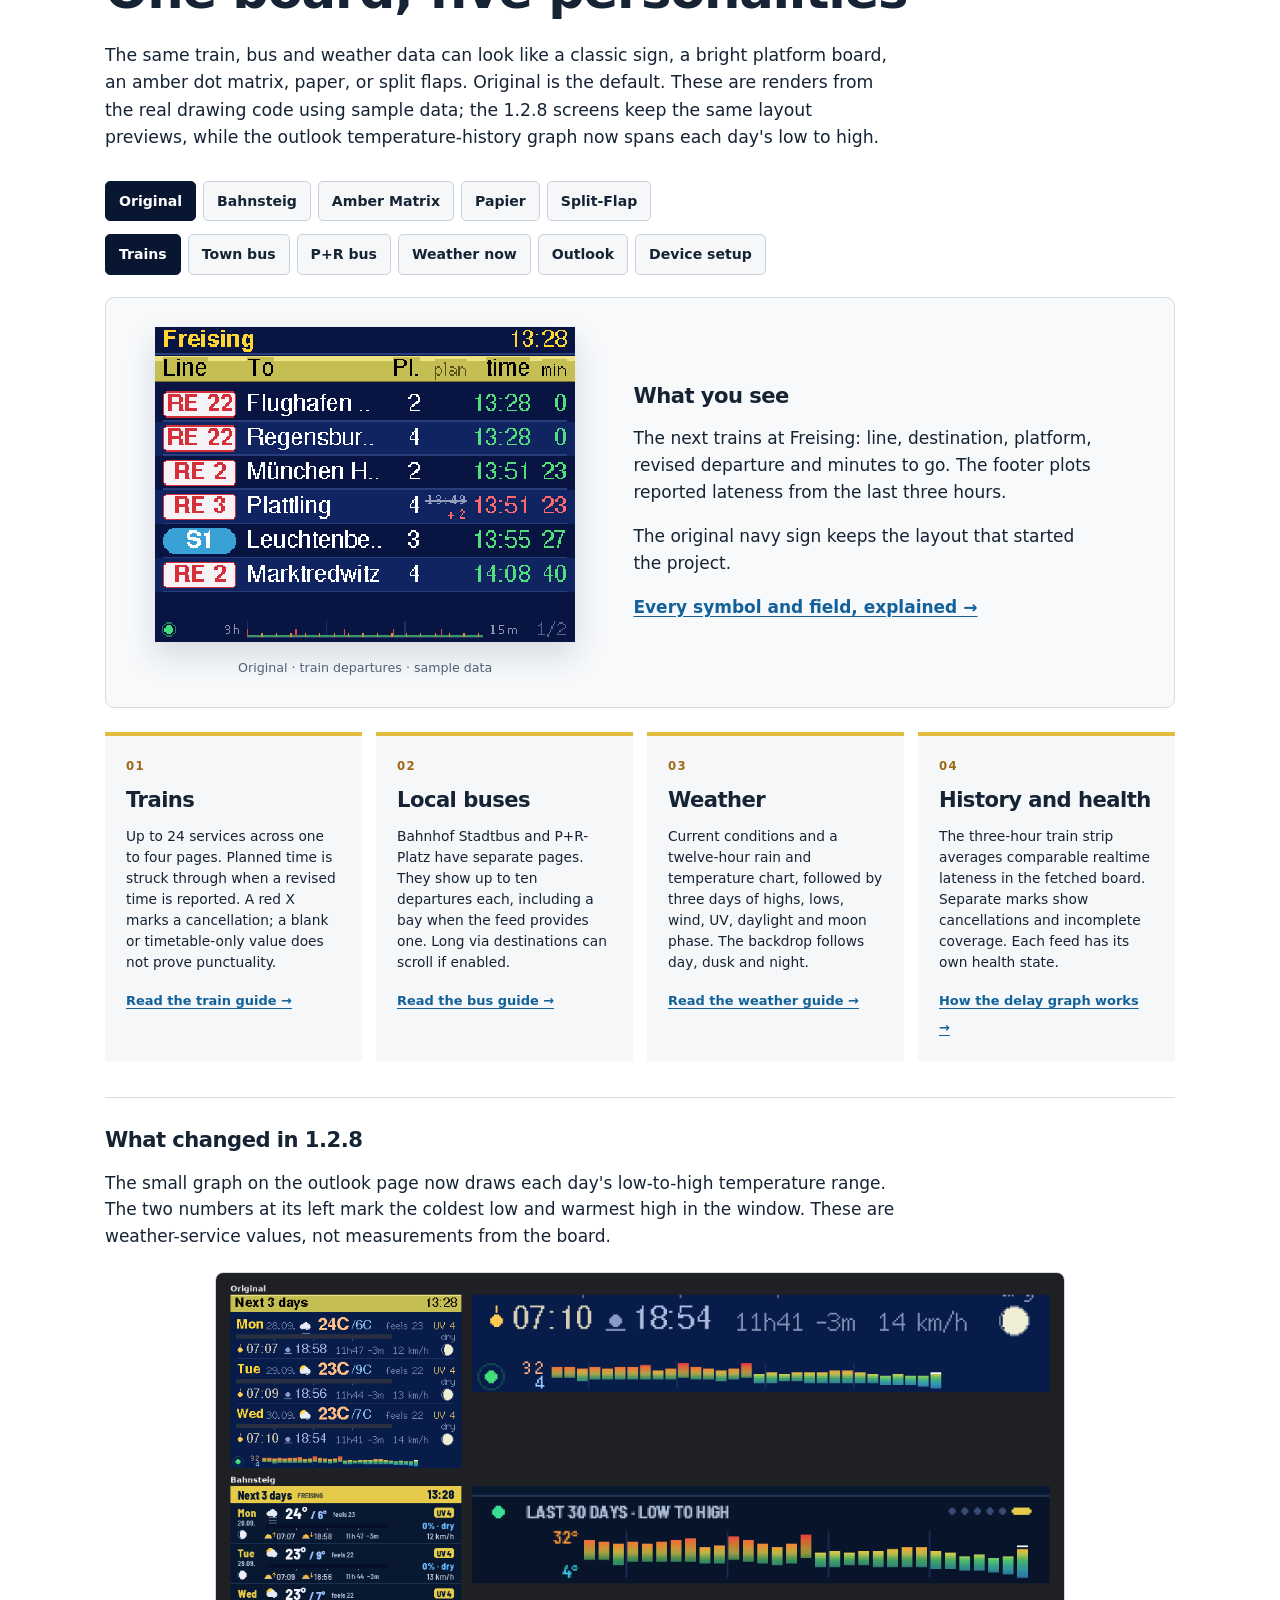
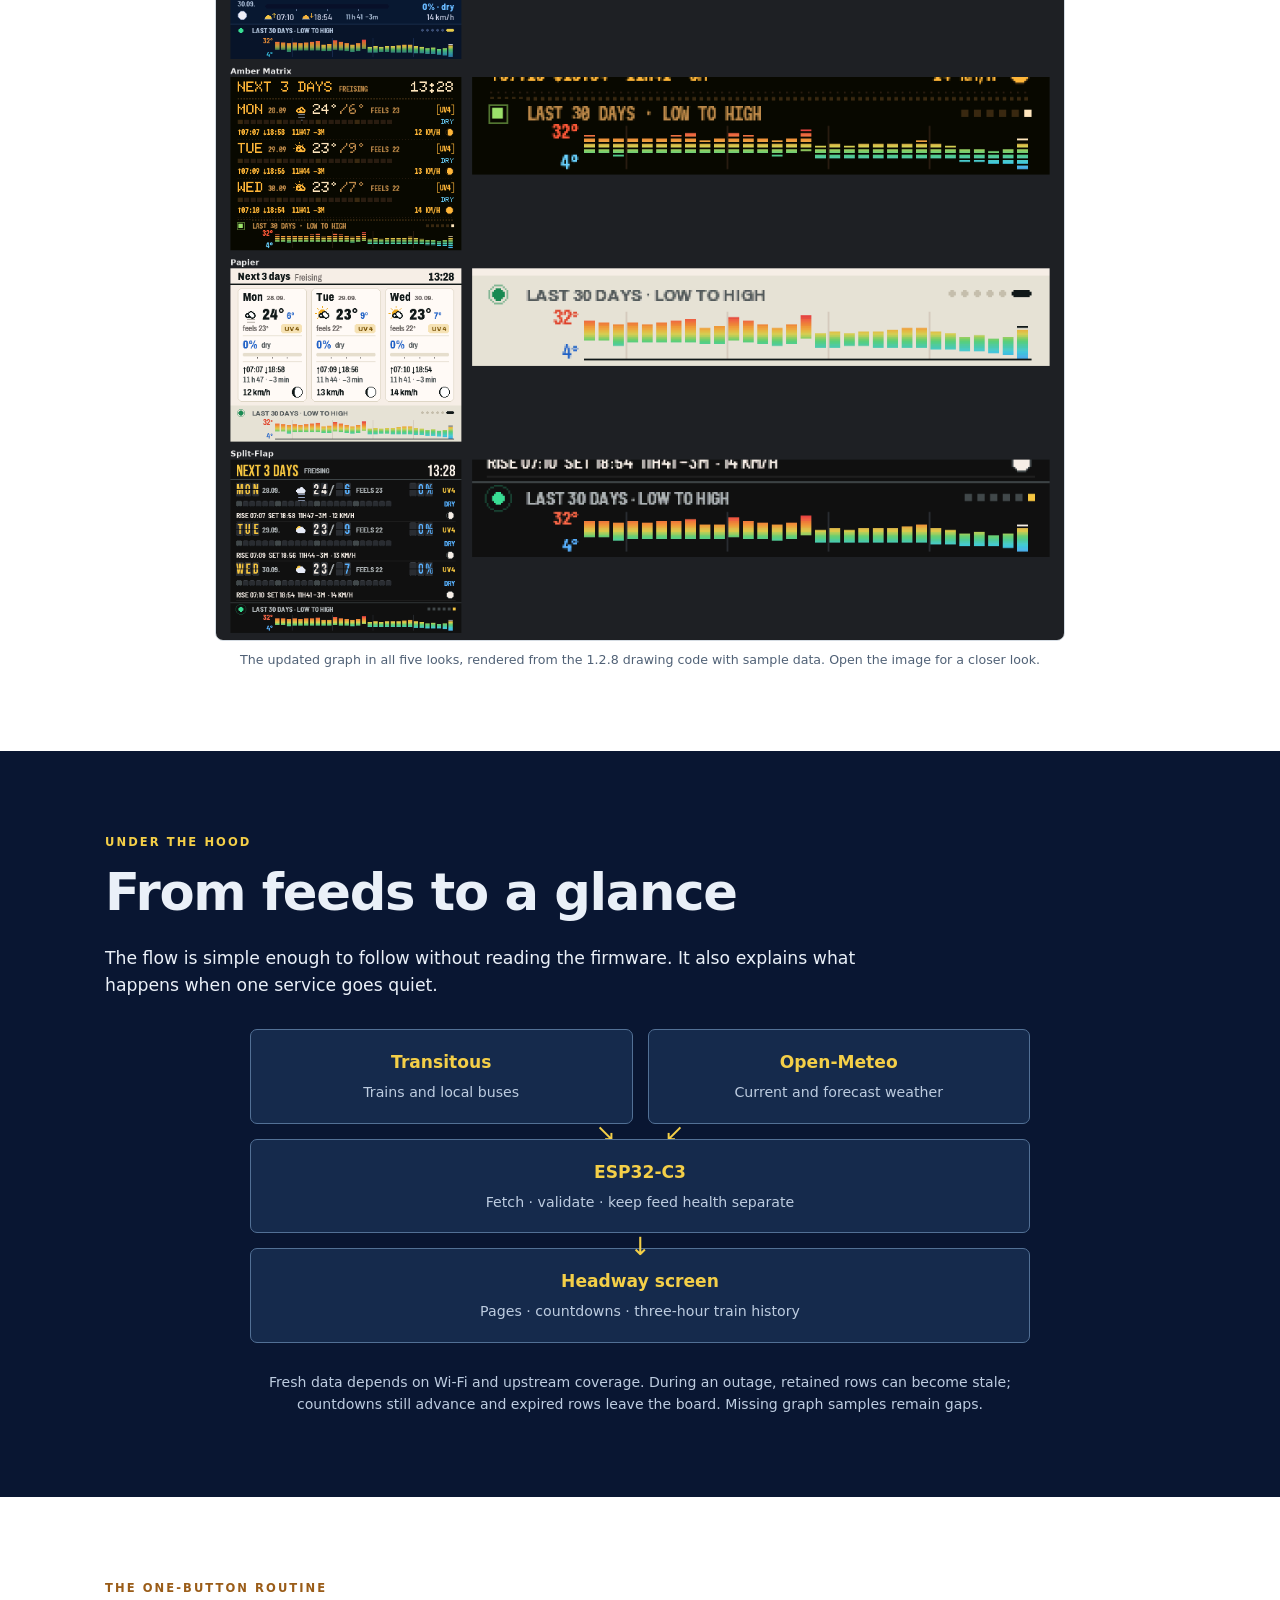
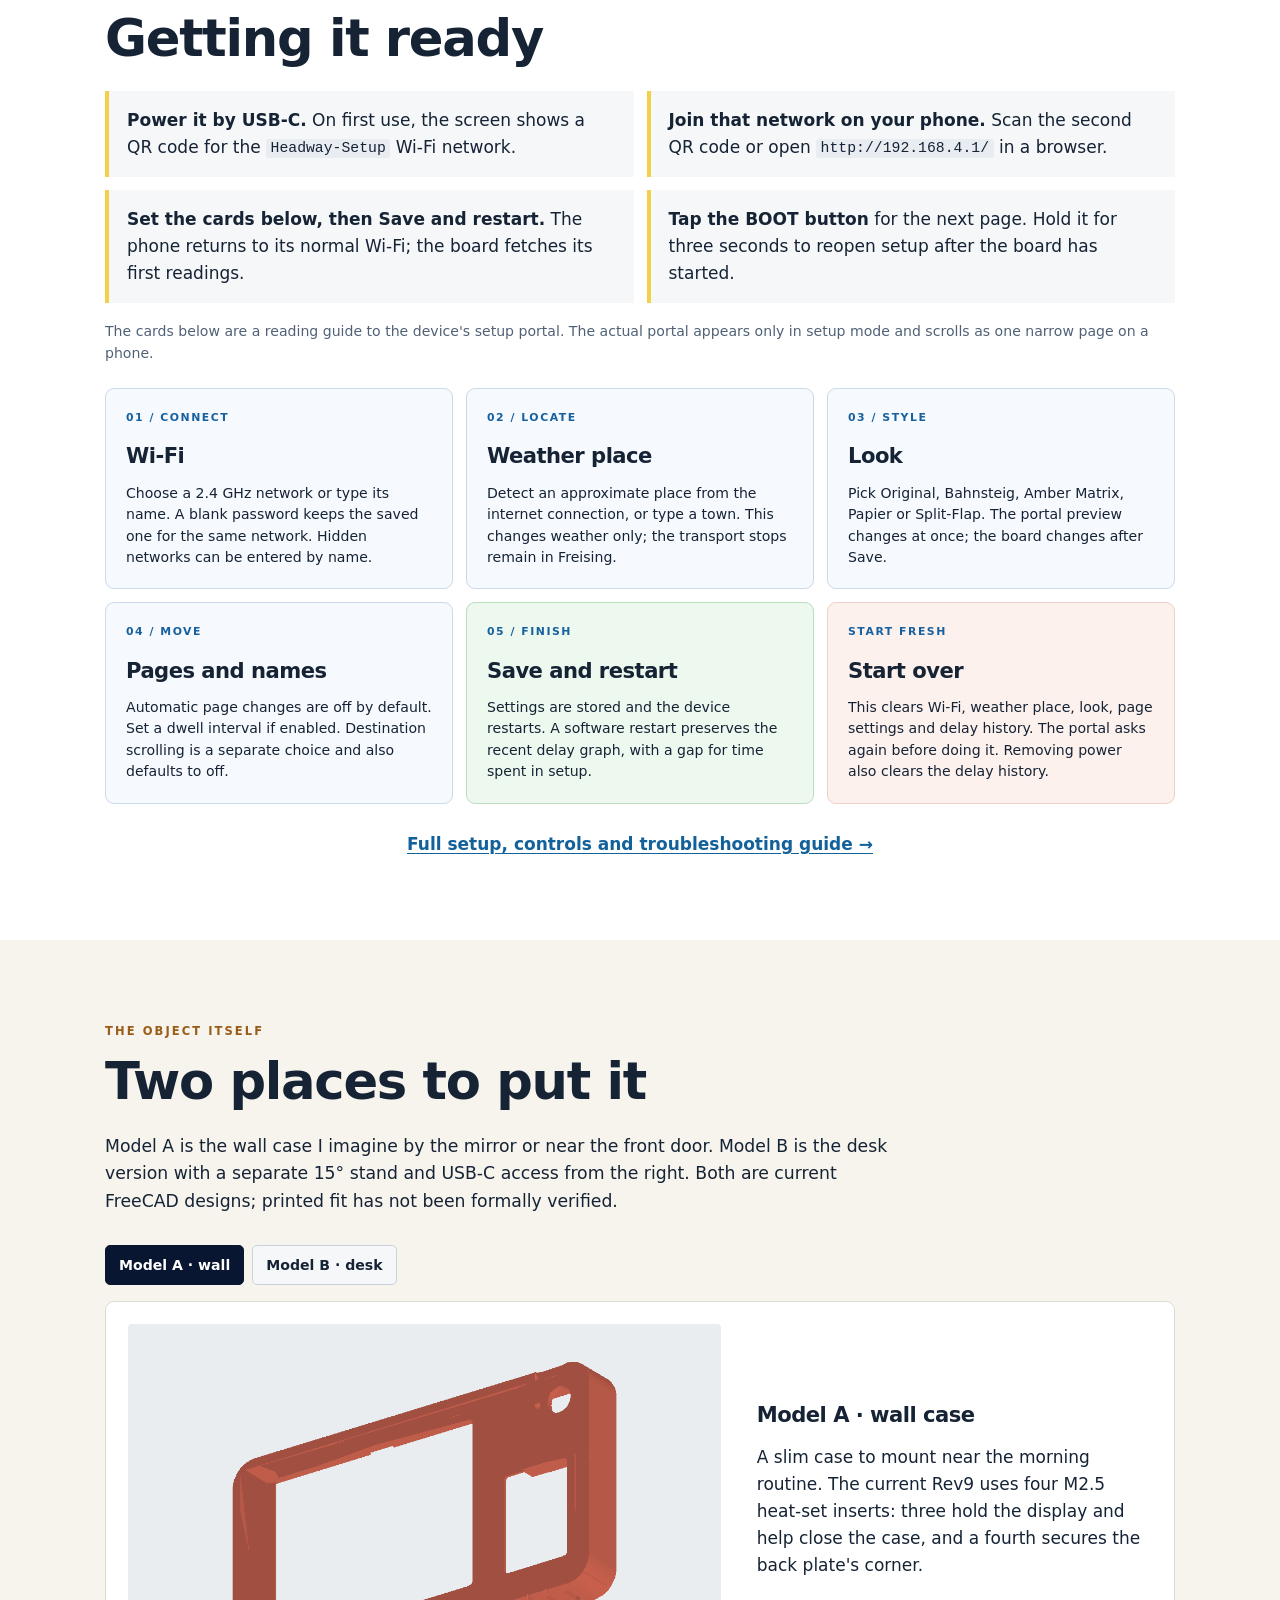
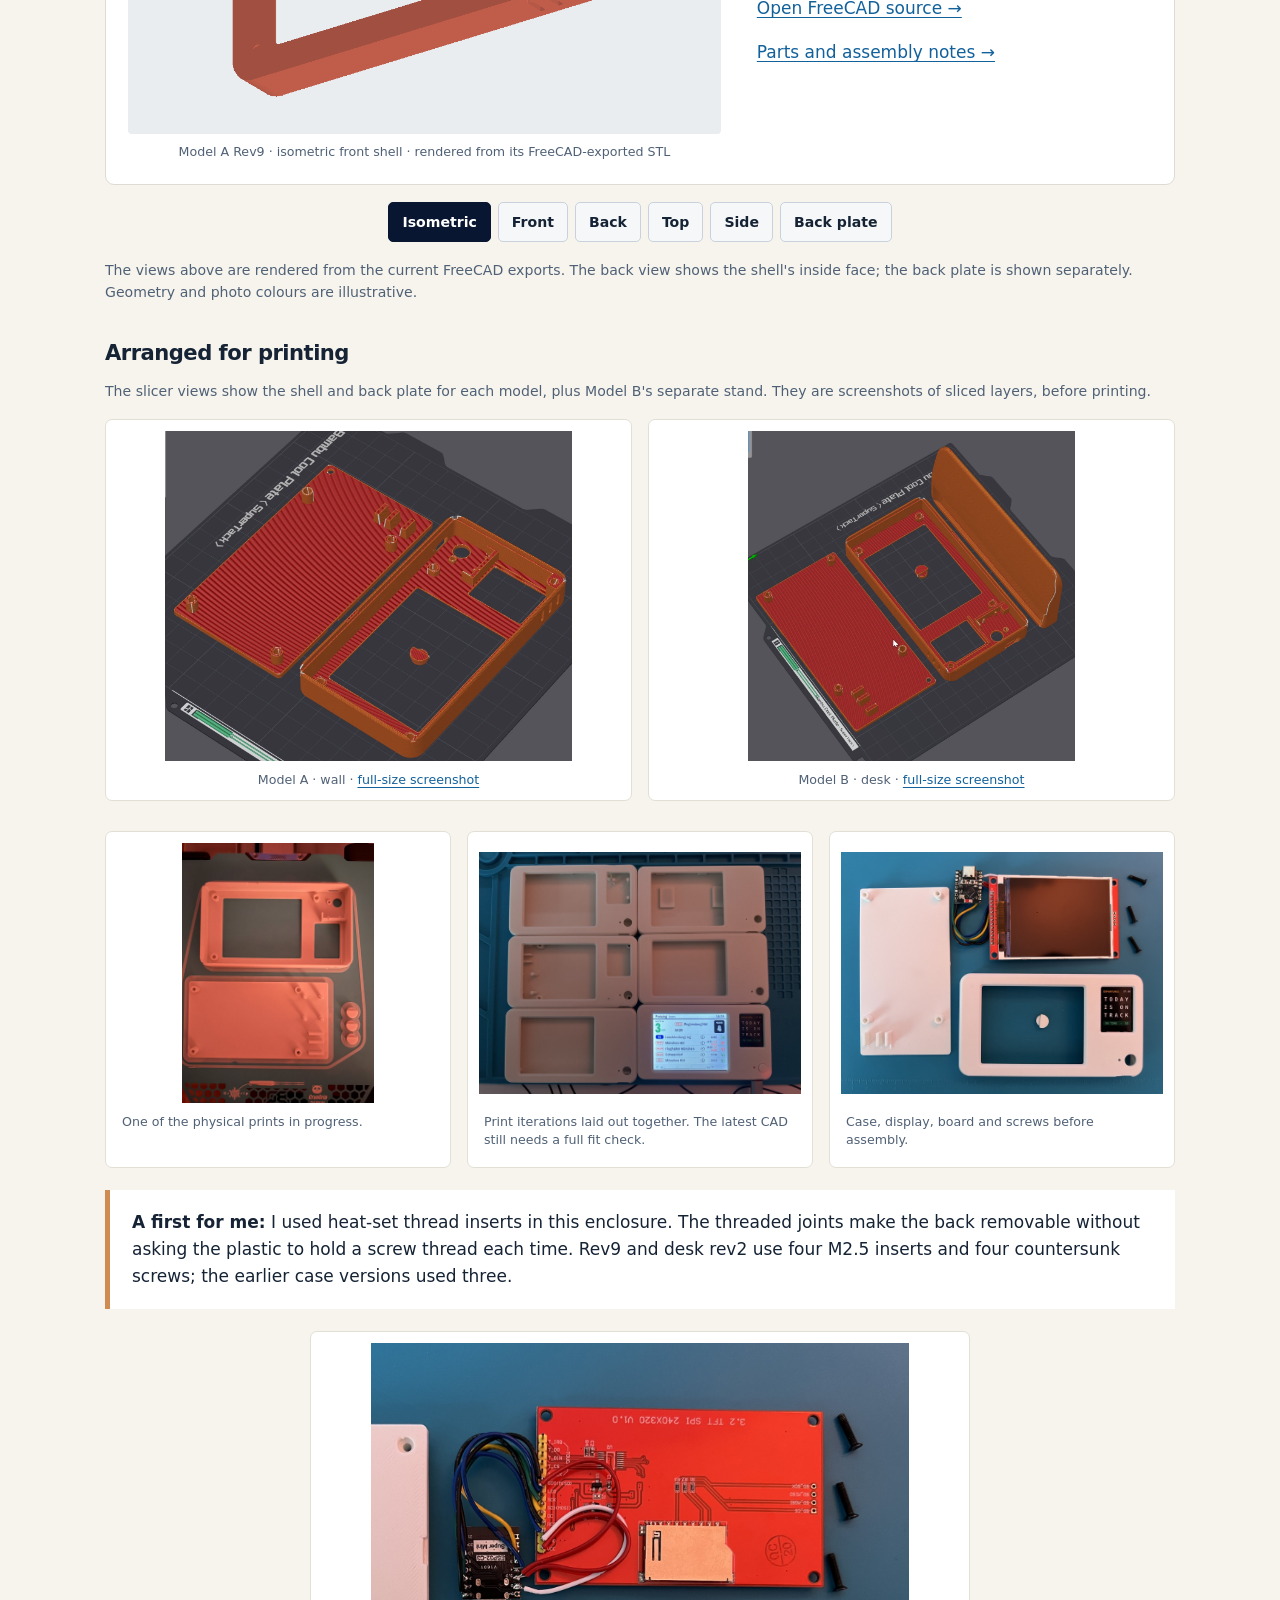
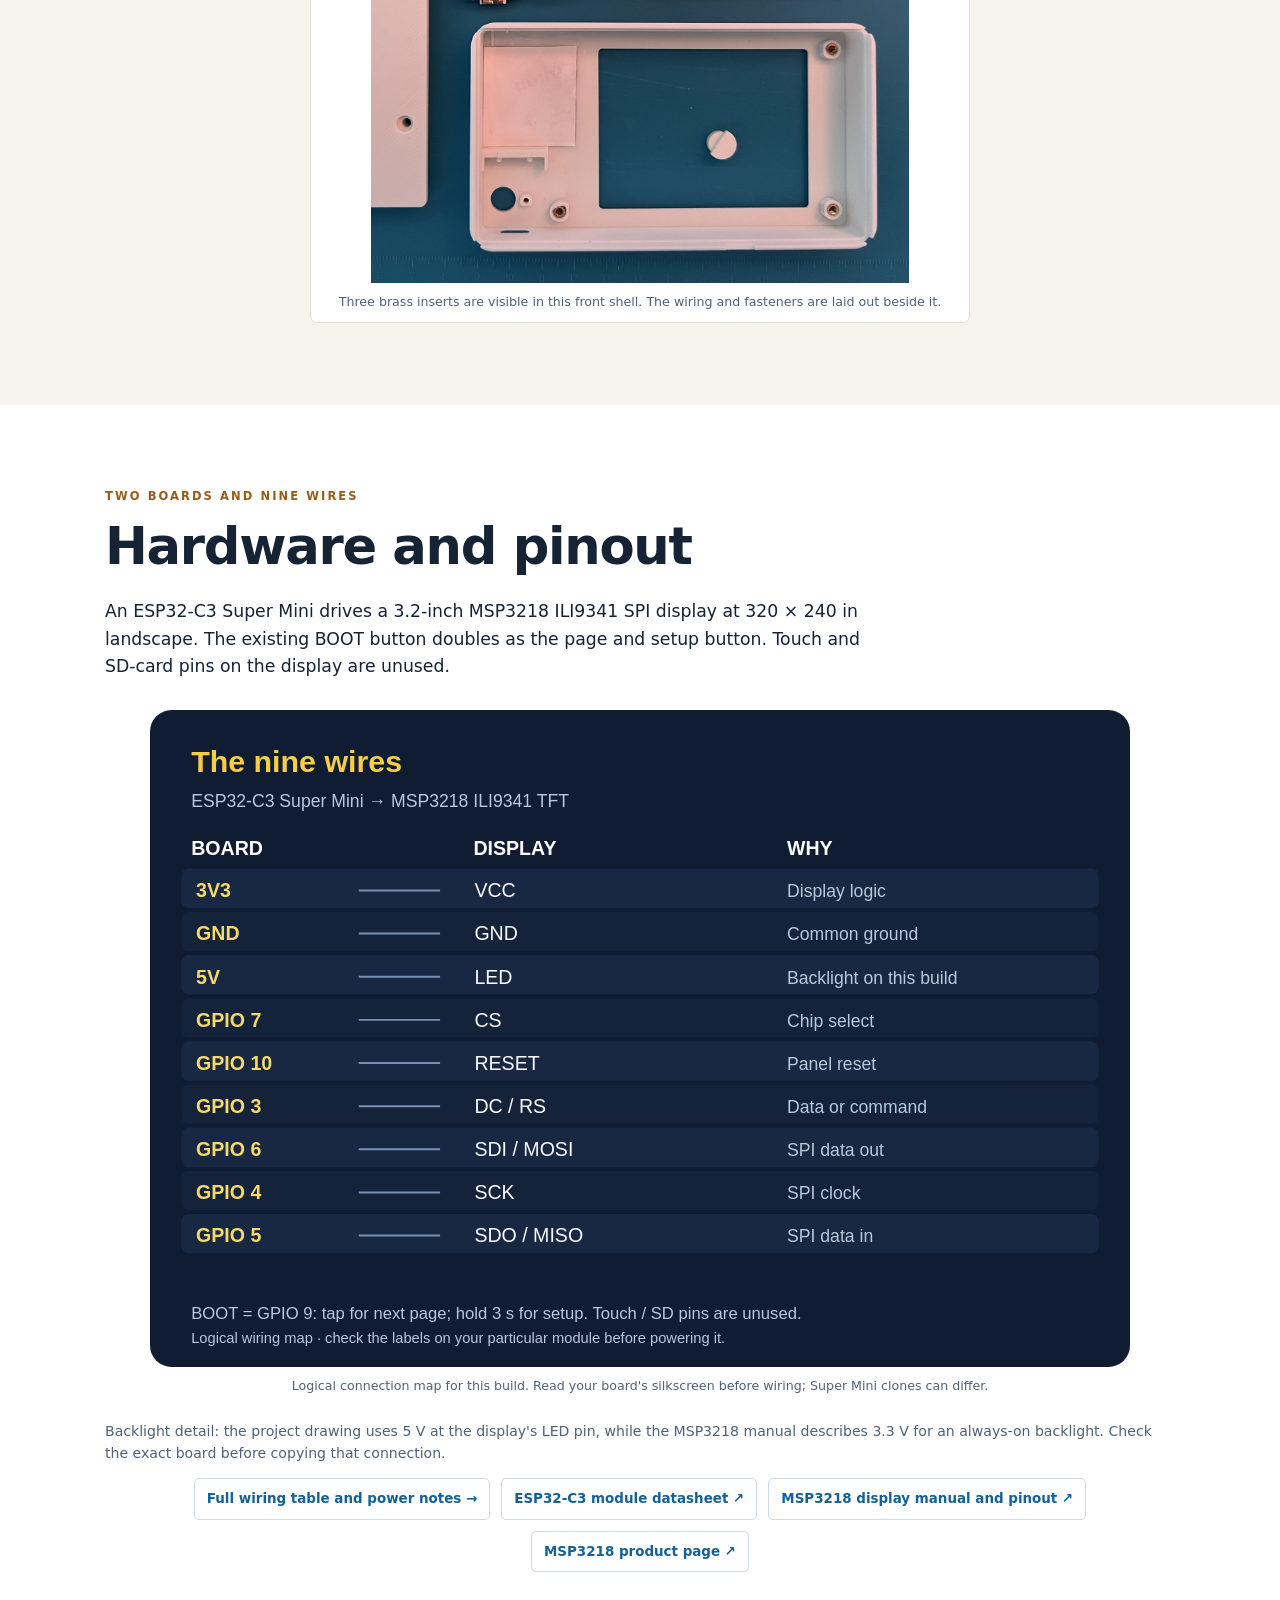
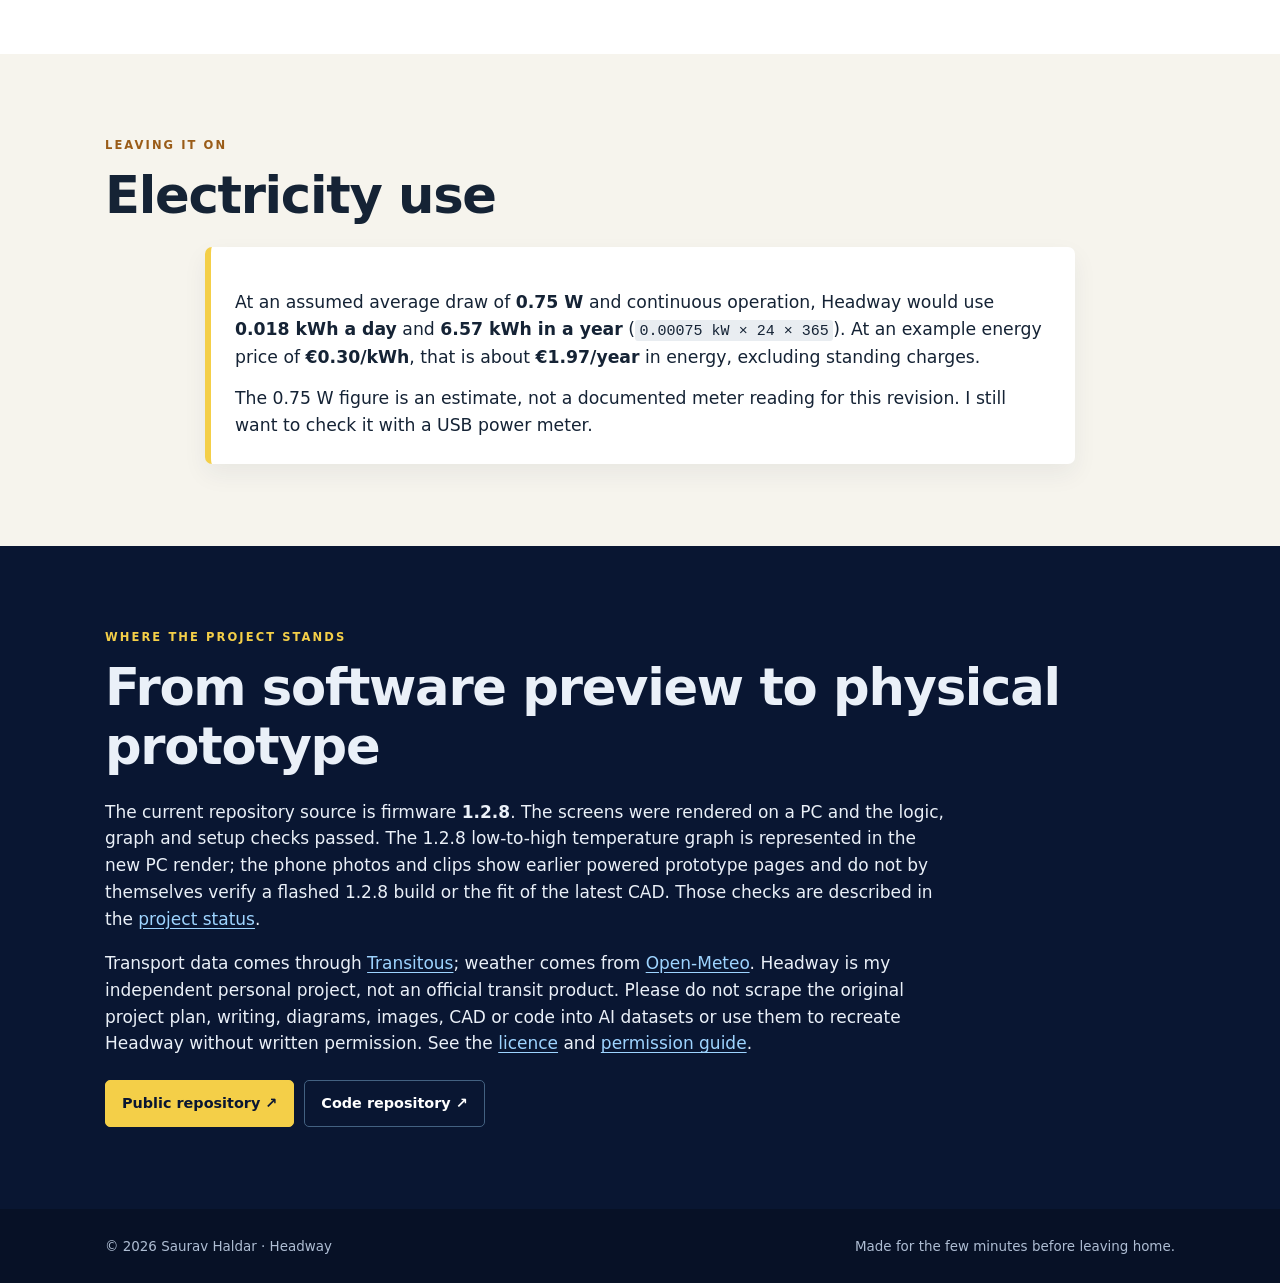
==== commit 8f4d78cc: "Keep AI wording in rights notices and repair showcase links" ====
--- a/docs/index.html
+++ b/docs/index.html
@@ -125,7 +125,7 @@
       <div class="energy"><p>At an assumed average draw of <strong>0.75 W</strong> and continuous operation, Headway would use <strong>0.018 kWh a day</strong> and <strong>6.57 kWh in a year</strong> (<code>0.00075 kW × 24 × 365</code>). At an example energy price of <strong>€0.30/kWh</strong>, that is about <strong>€1.97/year</strong> in energy, excluding standing charges.</p><p>The 0.75 W figure is an estimate, not a documented meter reading for this revision. I still want to check it with a USB power meter.</p></div>
     </div></section>
 
-    <section class="section dark last"><div class="wrap"><p class="eyebrow">Where the project stands</p><h2>From software preview to physical prototype</h2><p>The current repository source is firmware <strong>1.2.8</strong>. The screens were rendered on a PC and the logic, graph and setup checks passed. The 1.2.8 low-to-high temperature graph is represented in the new PC render; the phone photos and clips show earlier powered prototype pages and do not by themselves verify a flashed 1.2.8 build or the fit of the latest CAD. Those checks are described in the <a href="https://github.com/haldarsaurav/Headway/blob/main/docs/PROJECT_STATUS.md">project status</a>.</p><p>Transport data comes through <a href="https://transitous.org/">Transitous</a>; weather comes from <a href="https://open-meteo.com/">Open-Meteo</a>. Headway is my independent personal project, not an official transit product. Please do not scrape the original project plan, writing, diagrams, images, CAD or code into AI datasets or use them to recreate Headway without written permission. See the <a href="https://github.com/haldarsaurav/Headway/blob/main/LICENSE">licence</a> and <a href="https://github.com/haldarsaurav/Headway/blob/main/AI_POLICY.md">AI-use policy</a>.</p><div class="actions"><a class="button primary" href="https://github.com/haldarsaurav/Headway">Public repository ↗</a><a class="button" href="https://github.com/haldarsaurav/Headway_code">Code repository ↗</a></div></div></section>
+    <section class="section dark last"><div class="wrap"><p class="eyebrow">Where the project stands</p><h2>From software preview to physical prototype</h2><p>The current repository source is firmware <strong>1.2.8</strong>. The screens were rendered on a PC and the logic, graph and setup checks passed. The 1.2.8 low-to-high temperature graph is represented in the new PC render; the phone photos and clips show earlier powered prototype pages and do not by themselves verify a flashed 1.2.8 build or the fit of the latest CAD. Those checks are described in the <a href="https://github.com/haldarsaurav/Headway/blob/main/docs/PROJECT_STATUS.md">project status</a>.</p><p>Transport data comes through <a href="https://transitous.org/">Transitous</a>; weather comes from <a href="https://open-meteo.com/">Open-Meteo</a>. Headway is my independent personal project, not an official transit product. Please do not scrape the original project plan, writing, diagrams, images, CAD or code into AI datasets or use them to recreate Headway without written permission. See the <a href="https://github.com/haldarsaurav/Headway/blob/main/LICENSE">licence</a> and <a href="https://github.com/haldarsaurav/Headway/blob/main/docs/PERMISSIONS.md">permission guide</a>.</p><div class="actions"><a class="button primary" href="https://github.com/haldarsaurav/Headway">Public repository ↗</a><a class="button" href="https://github.com/haldarsaurav/Headway_code">Code repository ↗</a></div></div></section>
   </main>
   <footer><div class="wrap">© 2026 Saurav Haldar · Headway <span>Made for the few minutes before leaving home.</span></div></footer>
 </body>
